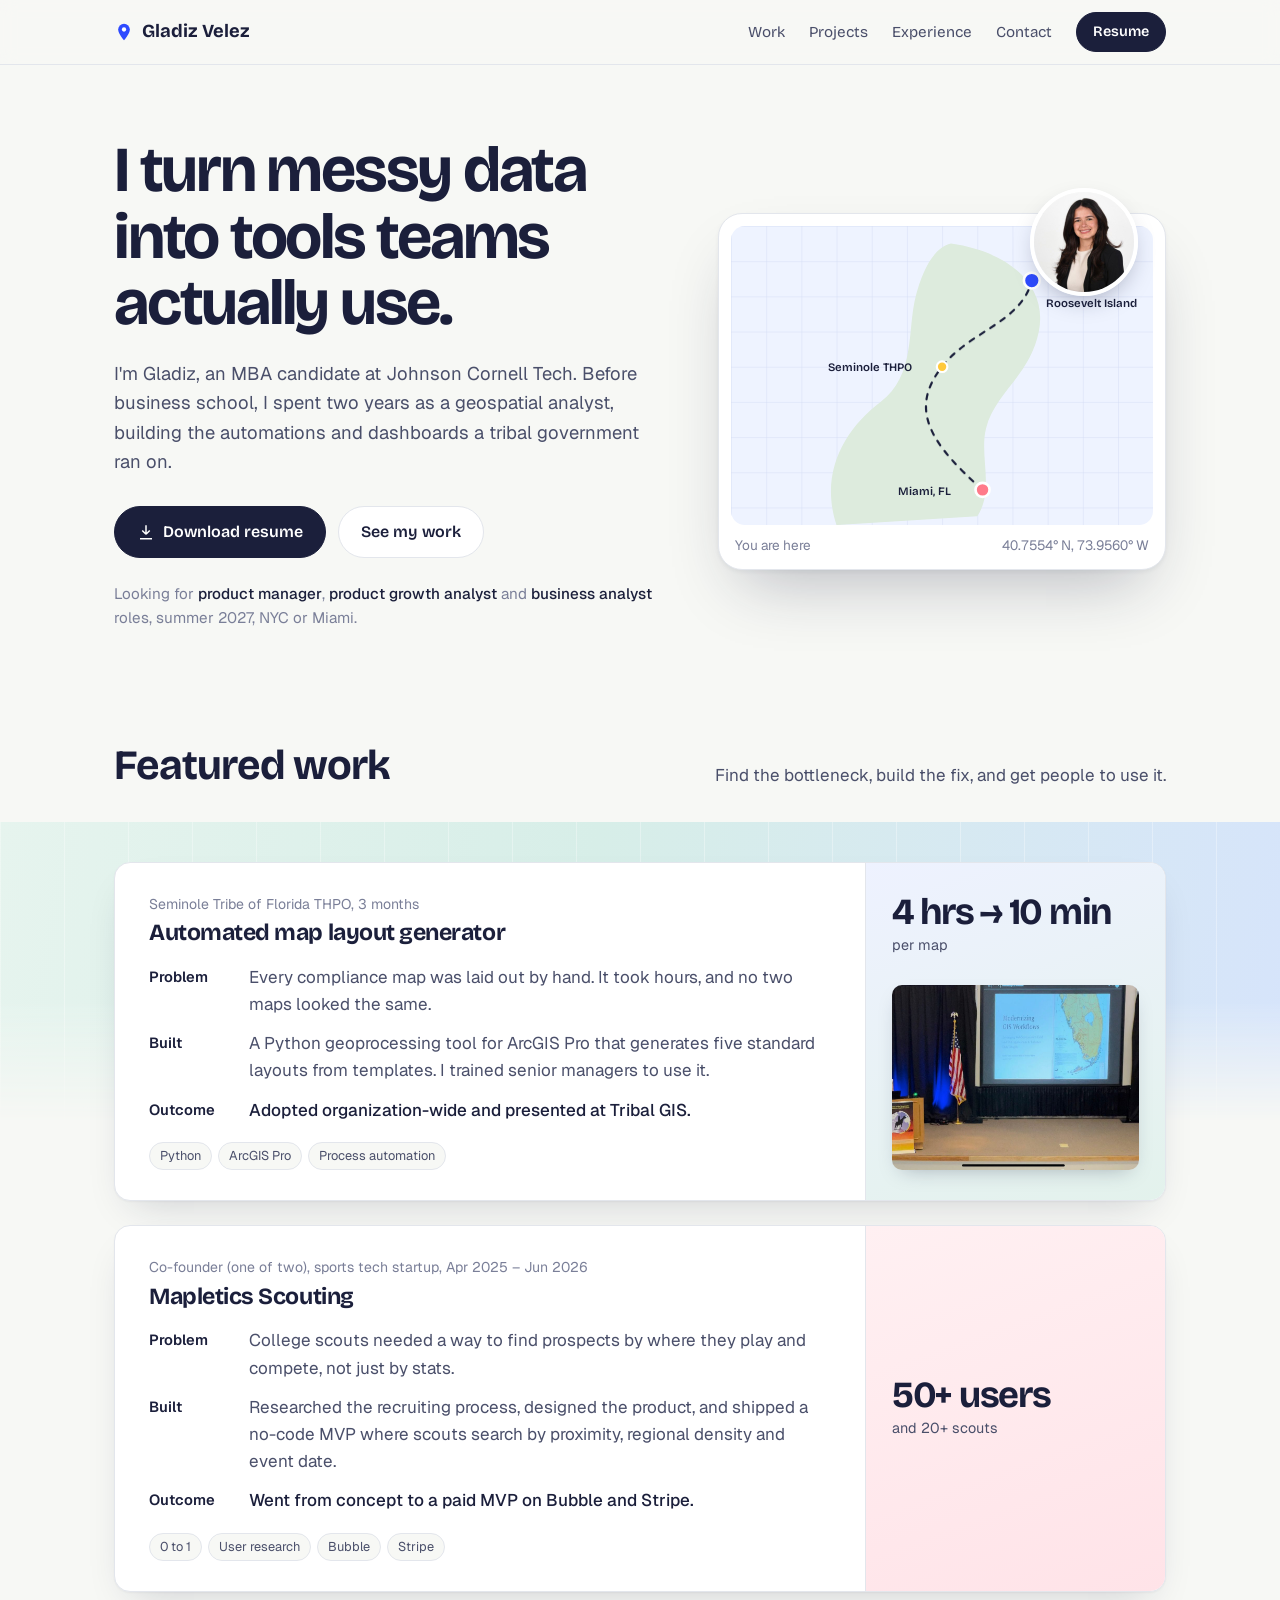
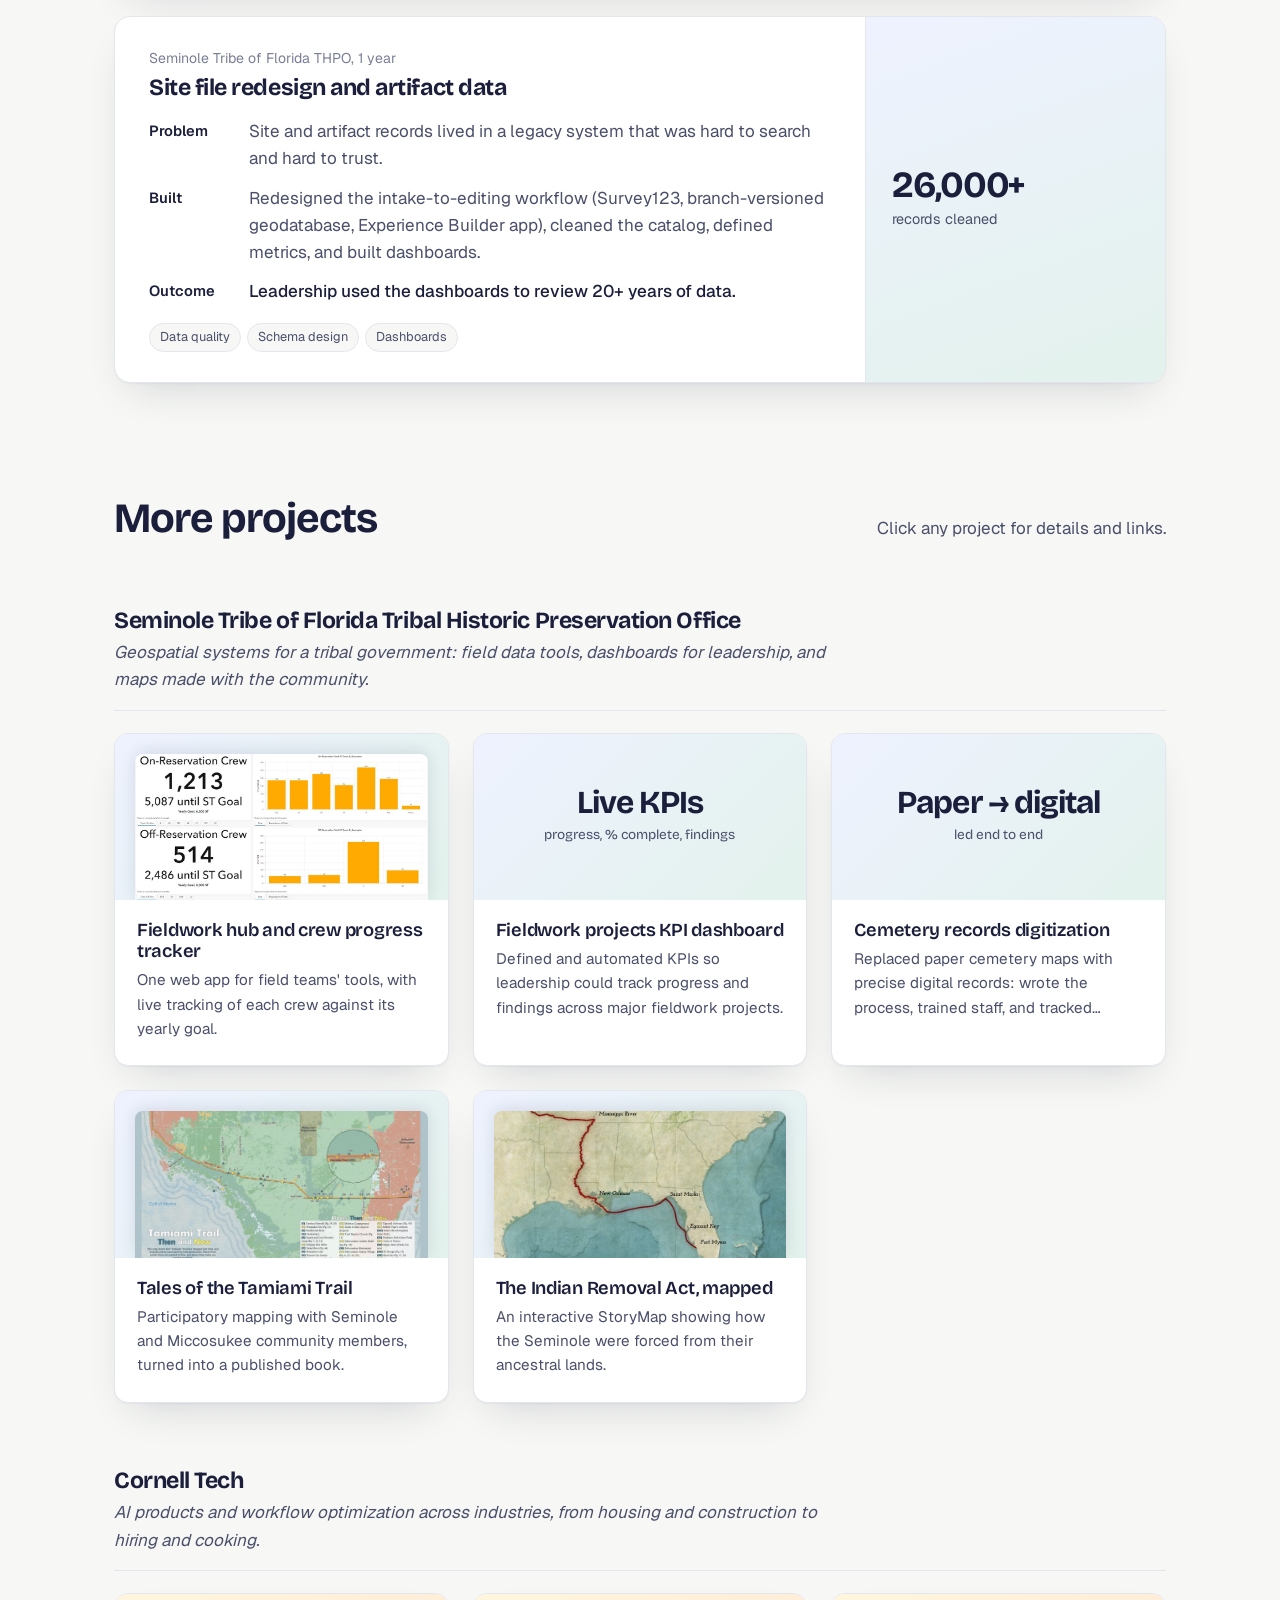
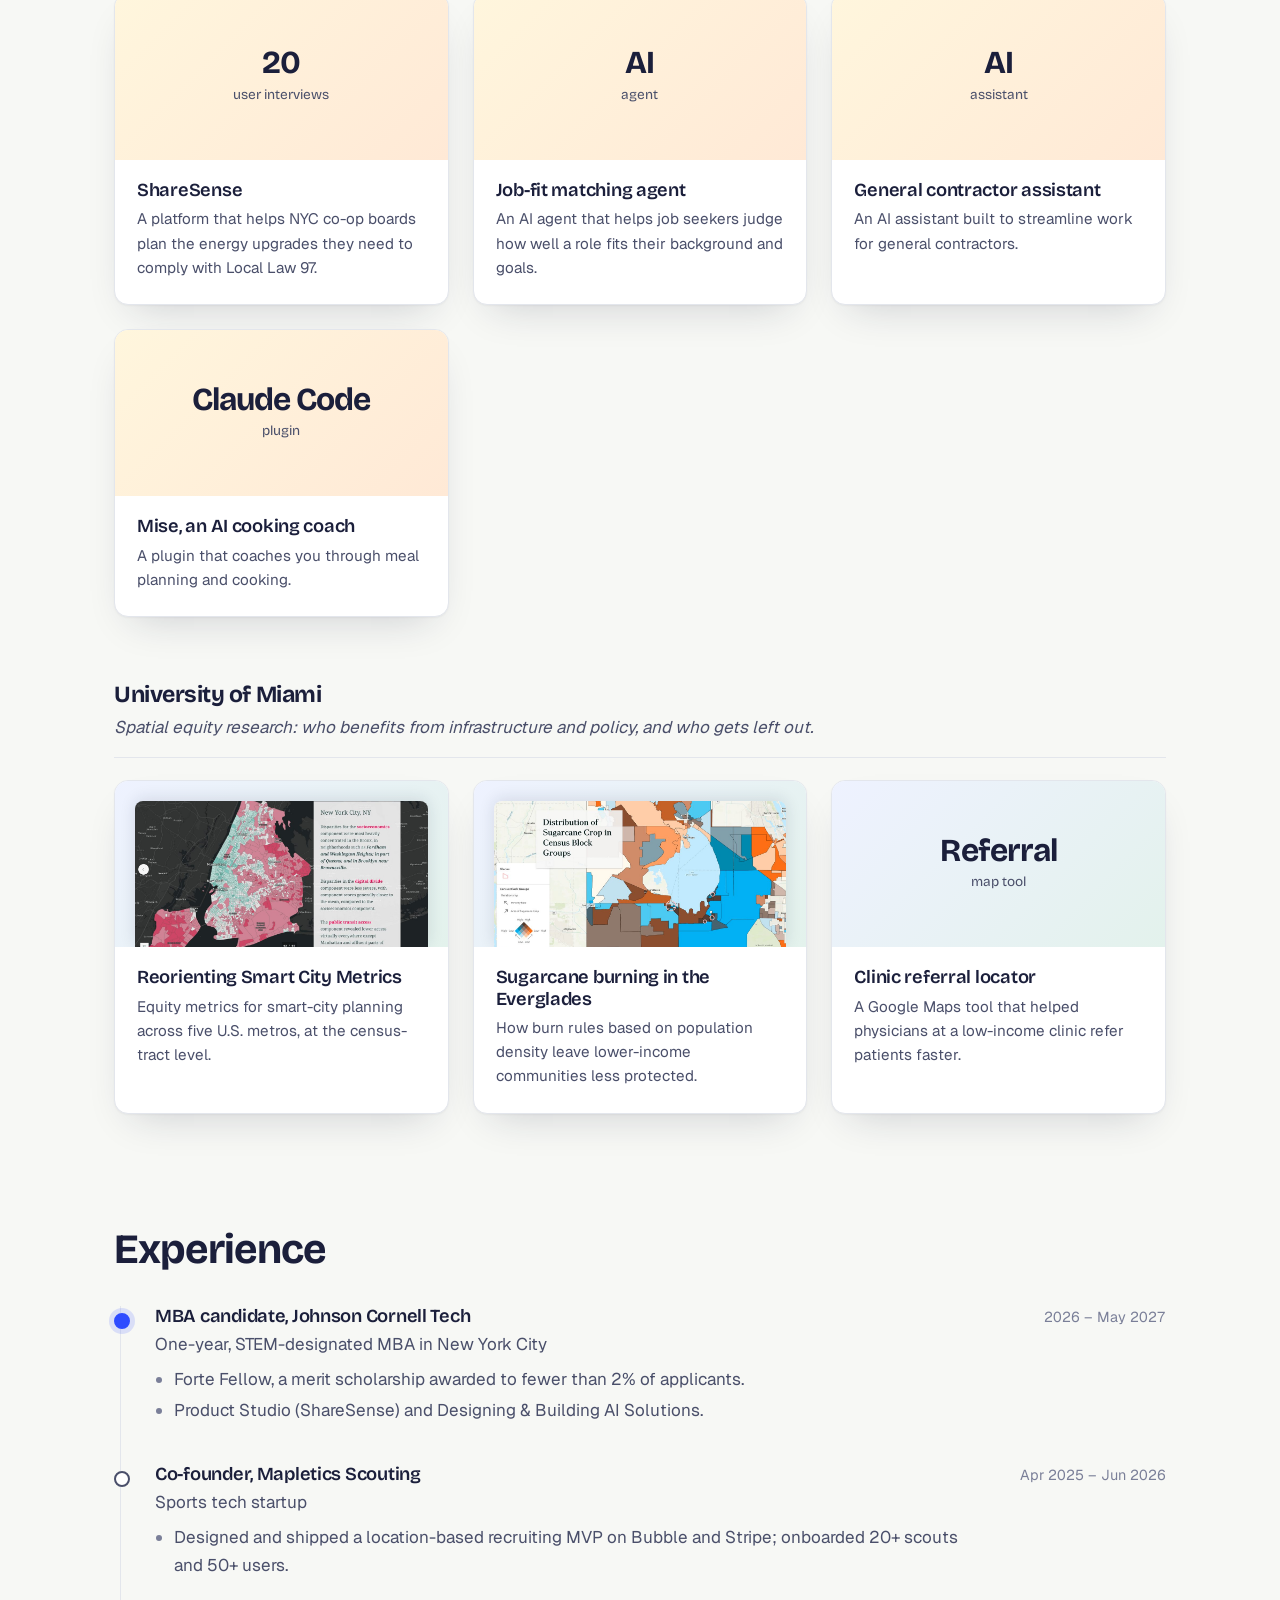
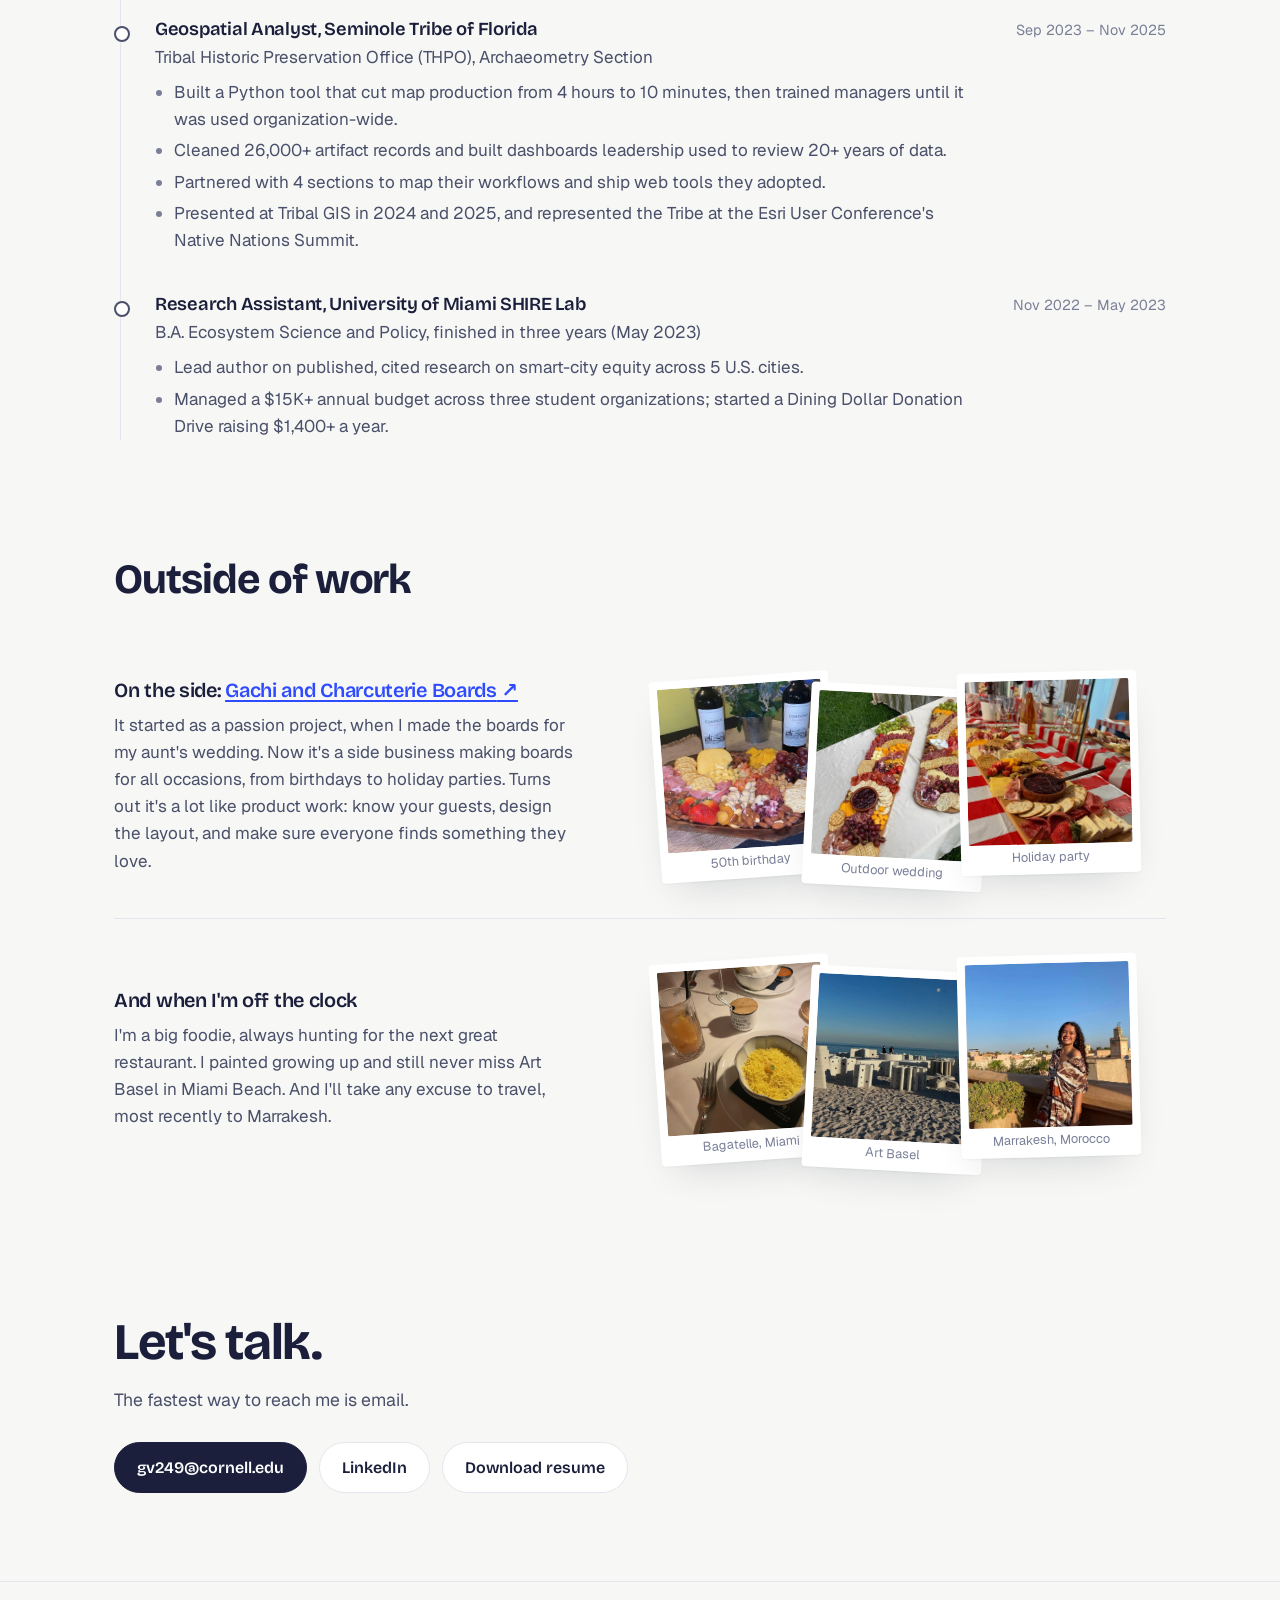
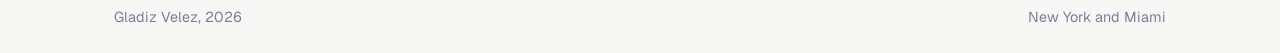
==== index.html @ 1e7df91f "Outside of work: business origin story, about-me row, food photo Co-Authored-By: Claude Opus 5.5 <no" ====
<!doctype html>
<html lang="en">
<head>
<meta charset="utf-8">
<meta name="viewport" content="width=device-width, initial-scale=1">
<title>Gladiz Velez | Product & Analytics</title>
<meta name="description" content="Gladiz Velez, Johnson Cornell Tech MBA candidate and former geospatial analyst, looking for product manager, product growth analyst and business analyst roles.">
<link rel="preconnect" href="https://fonts.googleapis.com">
<link rel="preconnect" href="https://fonts.gstatic.com" crossorigin>
<link href="https://fonts.googleapis.com/css2?family=Bricolage+Grotesque:opsz,wght@12..96,500;12..96,600;12..96,700&family=Geist:wght@400;500;600&display=swap" rel="stylesheet">
<style>
  :root{
    --paper:#F7F8F5; --card:#FFFFFF; --ink:#1B1F3B; --ink-soft:#4A4F6A; --ink-faint:#7A7F98;
    --cobalt:#2E4BFF; --marigold:#FFC93C; --gold:#D99A1A; --coral:#FF7A8A; --line:#E3E6EC;
    --display:"Bricolage Grotesque", system-ui, sans-serif;
    --body:"Geist", system-ui, sans-serif;
    --shadow:0 1px 2px rgba(27,31,59,.04), 0 18px 40px -18px rgba(27,31,59,.20);
    --shadow-lg:0 2px 4px rgba(27,31,59,.05), 0 32px 64px -24px rgba(27,31,59,.30);
    --wrap:1100px;
  }
  *{box-sizing:border-box}
  html{scroll-behavior:smooth}
  body{overflow-x:clip;margin:0;background:var(--paper);color:var(--ink);font-family:var(--body);font-size:1.0625rem;line-height:1.6;-webkit-font-smoothing:antialiased}
  img{max-width:100%;display:block}
  a{color:inherit}
  :focus-visible{outline:3px solid var(--cobalt);outline-offset:3px;border-radius:4px}
  h1,h2,h3,h4,.btn,nav{font-family:var(--display)}
  h1,h2,h3,h4{line-height:1.15;margin:0;letter-spacing:-.015em}
  h2{font-size:clamp(1.9rem,4vw,2.6rem);font-weight:700;letter-spacing:-.025em}
  p{margin:0 0 1em;max-width:68ch}
  .wrap{max-width:var(--wrap);margin:0 auto;padding:0 24px}
  section{padding:88px 0}
  .sec-head{display:flex;justify-content:space-between;align-items:end;gap:24px;flex-wrap:wrap;margin-bottom:32px}
  .sec-head p{color:var(--ink-soft);margin:0;max-width:44ch}

  a.ext{color:var(--cobalt);text-decoration:underline;text-decoration-thickness:1.5px;text-underline-offset:3px;font-weight:500}
  a.ext:hover{color:var(--ink)}
  a.ext::after{content:" ↗"}

  /* cursor: a dark-yellow dot that follows exactly, with a 3D cheese wedge trailing behind */
  html.has-cur, html.has-cur *{cursor:none !important}
  .cur-dot,.cur-cheese{position:fixed;left:0;top:0;pointer-events:none;z-index:9999;will-change:transform;opacity:0;transition:opacity .2s}
  html.has-cur.cur-in .cur-dot,html.has-cur.cur-in .cur-cheese{opacity:1}
  .cur-dot{width:10px;height:10px;margin:-5px 0 0 -5px;border-radius:50%;background:var(--gold);box-shadow:0 0 0 6px rgba(217,154,26,.2);transition:opacity .2s,width .2s,height .2s,margin .2s,box-shadow .2s}
  .cur-dot.hover{width:18px;height:18px;margin:-9px 0 0 -9px;box-shadow:0 0 0 10px rgba(217,154,26,.18)}
  .cur-cheese{width:28px;height:24px;margin:-12px 0 0 -14px;filter:drop-shadow(0 4px 4px rgba(27,31,59,.18))}

  /* nav */
  nav{position:sticky;top:0;z-index:20;background:color-mix(in srgb,var(--paper) 88%,transparent);backdrop-filter:blur(8px);border-bottom:1px solid var(--line)}
  nav .wrap{display:flex;align-items:center;justify-content:space-between;height:64px;gap:16px}
  .logo{font-weight:700;font-size:1.15rem;text-decoration:none;display:flex;align-items:center;gap:8px}
  .logo svg{width:20px;height:20px}
  .nav-links{display:flex;gap:24px;align-items:center;font-size:.95rem}
  .nav-links a{text-decoration:none;color:var(--ink-soft)}
  .nav-links a:hover{color:var(--ink)}
  .nav-links a.btn-primary{color:#fff}
  .btn{display:inline-flex;align-items:center;gap:8px;font-weight:600;font-size:1rem;padding:12px 22px;border-radius:999px;text-decoration:none;border:1px solid var(--line);background:var(--card);color:var(--ink);transition:transform .2s,box-shadow .2s,border-color .2s;cursor:pointer}
  .btn-primary{background:var(--ink);color:#fff;border-color:var(--ink)}
  .btn:hover{transform:translateY(-2px);box-shadow:var(--shadow);border-color:var(--ink)}
  .btn-sm{padding:7px 16px;font-size:.9rem}
  .btn svg{width:18px;height:18px}

  /* hero */
  .hero{padding:72px 0 56px}
  .hero .wrap{display:grid;grid-template-columns:1.1fr .9fr;gap:56px;align-items:center}
  .hero .wrap>*{min-width:0}
  .hero h1{font-size:clamp(2.4rem,5.4vw,4rem);font-weight:700;letter-spacing:-.035em;line-height:1.04}
  .hero .lede{font-size:1.15rem;margin:22px 0 30px;color:var(--ink-soft);max-width:44ch}
  .hero-ctas{display:flex;gap:12px;flex-wrap:wrap}
  .roles{margin-top:24px;font-size:.95rem;color:var(--ink-faint)}
  .roles b{color:var(--ink);font-weight:500}
  .mapcard{position:relative;background:var(--card);border:1px solid var(--line);border-radius:24px;padding:12px;box-shadow:var(--shadow-lg)}
  .mapcard svg.map{width:100%;height:auto;display:block;border-radius:14px;background:#EEF3FF}
  .route{stroke-dasharray:6 8;animation:draw 2.2s .3s ease-out both}
  @keyframes draw{from{stroke-dashoffset:600;opacity:.2}to{stroke-dashoffset:0;opacity:1}}
  .pin-label{font-family:var(--display);font-size:13px;font-weight:600;fill:var(--ink)}
  .mapfoot{display:flex;justify-content:space-between;align-items:center;font-size:.85rem;color:var(--ink-faint);padding:10px 4px 0;gap:12px;flex-wrap:wrap}
  .coords{font-variant-numeric:tabular-nums}
  .headshot{position:absolute;width:108px;height:108px;border-radius:50%;border:4px solid #fff;box-shadow:0 10px 24px -8px rgba(27,31,59,.35);object-fit:cover;right:6%;top:-26px}

  /* project cards, shared by featured and grouped projects */
  .band{position:relative;padding-top:40px}
  .band::before{content:"";position:absolute;z-index:0;top:0;left:50%;width:100vw;transform:translateX(-50%);height:300px;
    background:repeating-linear-gradient(90deg,rgba(255,255,255,.32) 0 1px,transparent 1px 64px),linear-gradient(100deg,#E6F4EE 0%,#D7EEE8 45%,#D6E4FB 100%);
    -webkit-mask:linear-gradient(#000 60%,transparent);mask:linear-gradient(#000 60%,transparent)}
  .band>*{position:relative;z-index:1}
  .cards{display:grid;grid-template-columns:repeat(3,1fr);gap:24px}
  .card{all:unset;box-sizing:border-box;cursor:pointer;display:flex;flex-direction:column;background:var(--card);border:1px solid var(--line);border-radius:14px;overflow:hidden;box-shadow:var(--shadow);transition:transform .25s,box-shadow .25s}
  .card:hover,.card:focus-visible{transform:translateY(-6px);box-shadow:var(--shadow-lg)}
  .card:focus-visible{outline:3px solid var(--cobalt);outline-offset:3px}
  .media{position:relative;aspect-ratio:16/9;overflow:hidden;background:linear-gradient(135deg,#EEF2FF,#E3F2EC);display:flex;align-items:flex-end;justify-content:center;padding:20px 20px 0}
  .media.warm{background:linear-gradient(135deg,#FFF6DD,#FFE9D6)}
  .media.rose{background:linear-gradient(135deg,#FFF0F2,#FFE3E8)}
  .media img{width:100%;height:100%;object-fit:cover;border-radius:8px 8px 0 0;box-shadow:0 -2px 16px rgba(27,31,59,.12);transition:transform .4s}
  .card:hover .media img{transform:translateY(-4px)}
  .media .fact{align-self:center;padding-bottom:20px;text-align:center;font-family:var(--display)}
  .media .fact b{display:block;font-size:2rem;font-weight:700;letter-spacing:-.03em;line-height:1.05}
  .media .fact span{font-size:.85rem;color:var(--ink-soft)}
  .card .body{padding:20px 22px 24px;display:flex;flex-direction:column;gap:6px}
  .card h3{font-size:1.15rem;font-weight:600}
  .card p{margin:0;color:var(--ink-soft);font-size:.95rem;display:-webkit-box;-webkit-line-clamp:3;-webkit-box-orient:vertical;overflow:hidden}
  .card .outcome-line{margin-top:6px;font-size:.88rem;font-weight:500;color:var(--cobalt)}
  .featured .card h3{font-size:1.3rem}
  .featured .media{aspect-ratio:16/10}

  /* featured: text-led case-study cards */
  .fcards{display:grid;gap:24px}
  .fcard{display:grid;grid-template-columns:1fr 300px;background:var(--card);border:1px solid var(--line);border-radius:16px;overflow:hidden;box-shadow:var(--shadow)}
  .f-main{padding:30px 34px}
  .f-ctx{font-size:.88rem;color:var(--ink-faint);margin-bottom:4px}
  .fcard h3{font-size:1.45rem;font-weight:700;letter-spacing:-.02em;margin-bottom:18px}
  .pbo{display:grid;gap:12px;margin:0 0 18px}
  .pbo div{display:grid;grid-template-columns:84px 1fr;gap:16px}
  .pbo dt{font-weight:600;font-size:.92rem;padding-top:1px}
  .pbo dd{margin:0;color:var(--ink-soft);max-width:60ch}
  .pbo div:last-child dd{color:var(--ink);font-weight:500}
  .f-side{display:flex;flex-direction:column;gap:18px;padding:30px 26px;background:linear-gradient(160deg,#EEF2FF,#E3F2EC);border-left:1px solid var(--line)}
  .f-side:not(:has(img)){justify-content:center}
  .f-side.rose{background:linear-gradient(160deg,#FFF0F2,#FFE3E8)}
  .f-metric b{display:block;font-family:var(--display);font-size:2.3rem;font-weight:700;letter-spacing:-.035em;line-height:1.05}
  .f-metric span{font-size:.9rem;color:var(--ink-soft)}
  .f-side img{width:100%;aspect-ratio:4/3;object-fit:cover;border-radius:10px;box-shadow:0 8px 20px -10px rgba(27,31,59,.35);margin-top:auto}

  /* grouped projects */
  .group{margin-top:64px}
  .group:first-of-type{margin-top:0}
  .group-head{margin-bottom:22px;padding-bottom:16px;border-bottom:1px solid var(--line)}
  .group-head h3{font-size:1.45rem;font-weight:700;letter-spacing:-.02em}
  .group-head .sum{font-style:italic;color:var(--ink-soft);margin:6px 0 0}
  .group .media{aspect-ratio:2/1}

  /* modal */
  dialog{border:0;border-radius:20px;padding:0;max-width:720px;width:calc(100% - 32px);background:var(--card);color:var(--ink);box-shadow:0 40px 80px -20px rgba(27,31,59,.45)}
  dialog::backdrop{background:rgba(27,31,59,.45);backdrop-filter:blur(4px)}
  dialog[open]{animation:pop .25s ease-out}
  @keyframes pop{from{transform:translateY(16px) scale(.98);opacity:0}}
  .m-imgs{display:flex;gap:8px;overflow-x:auto;scroll-snap-type:x mandatory;background:var(--paper)}
  .m-imgs img{max-height:260px;width:auto;scroll-snap-align:start;flex:0 0 auto}
  .m-imgs:empty{display:none}
  .m-body{padding:26px 30px 30px}
  .m-ctx{font-size:.9rem;color:var(--ink-faint)}
  .m-body h3{font-size:1.5rem;font-weight:700;margin:4px 0 14px}
  .m-body p{color:var(--ink-soft)}
  .m-body .outcome{background:#F1F3FF;border-left:3px solid var(--cobalt);padding:10px 14px;border-radius:0 10px 10px 0;margin:4px 0 16px;font-weight:500;color:var(--ink)}
  .tags{display:flex;flex-wrap:wrap;gap:6px;margin-top:6px}
  .tags span{font-size:.8rem;padding:3px 10px;border-radius:999px;background:var(--paper);border:1px solid var(--line);color:var(--ink-soft)}
  .m-close{position:absolute;top:12px;right:12px;width:40px;height:40px;border-radius:50%;border:1px solid var(--line);background:#fff;box-shadow:var(--shadow);font-size:1.3rem;cursor:pointer;line-height:1;color:var(--ink)}

  /* experience */
  .timeline{margin-left:6px;padding-left:34px;border-left:1px solid var(--line)}
  .job{position:relative;padding-bottom:36px}
  .job:last-child{padding-bottom:0}
  .job::before{content:"";position:absolute;left:-41px;top:7px;width:12px;height:12px;border-radius:50%;background:var(--card);border:2px solid var(--ink-soft)}
  .job.now::before{background:var(--cobalt);border-color:var(--cobalt);box-shadow:0 0 0 5px rgba(46,75,255,.15)}
  .job-top{display:flex;justify-content:space-between;gap:16px;flex-wrap:wrap;align-items:baseline}
  .job .when{font-size:.9rem;color:var(--ink-faint);font-variant-numeric:tabular-nums}
  .job h3{font-size:1.15rem;font-weight:600}
  .job .org{color:var(--ink-soft);margin:2px 0 8px}
  .job ul{margin:0;padding-left:1.1em;max-width:74ch;color:var(--ink-soft)}
  .job li{margin-bottom:4px}
  .job li::marker{color:var(--ink-faint)}

  /* hobbies: two compact rows, each with copy and a tight stack of tilted polaroids */
  .hob{display:grid;grid-template-columns:1fr 1.15fr;gap:48px;align-items:center;padding:28px 0}
  .hob+.hob{border-top:1px solid var(--line)}
  .hob>*{min-width:0}
  .hob-copy h3{font-size:1.25rem;font-weight:600;margin-bottom:10px}
  .hob-copy h3 a.ext{font-size:inherit;font-weight:600}
  .hob-copy p{color:var(--ink-soft);margin:0}
  .polas{display:flex;justify-content:center;padding:12px 0}
  .pola{margin:0 -14px;width:180px;flex:0 0 auto;background:#fff;padding:8px 8px 30px;border-radius:4px;box-shadow:var(--shadow);position:relative;transition:transform .25s,box-shadow .25s}
  .pola:nth-child(odd){transform:rotate(-4deg)}
  .pola:nth-child(even){transform:rotate(3deg) translateY(10px)}
  .pola:nth-child(3n){transform:rotate(-1.5deg) translateY(-4px)}
  .pola:hover{transform:rotate(0) translateY(-8px) scale(1.04);box-shadow:var(--shadow-lg);z-index:2}
  .pola img{aspect-ratio:1;object-fit:cover;width:100%;border-radius:2px}
  .pola figcaption{position:absolute;left:0;right:0;bottom:7px;text-align:center;font-size:.8rem;color:var(--ink-faint)}

  /* connect */
  .connect h2{font-size:clamp(2rem,5vw,3.2rem)}
  .connect .row{display:flex;flex-wrap:wrap;gap:12px;margin-top:28px}
  footer{border-top:1px solid var(--line);padding:24px 0;font-size:.9rem;color:var(--ink-faint)}
  footer .wrap{display:flex;justify-content:space-between;flex-wrap:wrap;gap:12px}

  @media (max-width:900px){
    .hero .wrap{grid-template-columns:1fr}
    .cards{grid-template-columns:repeat(2,1fr)}
    .fcard{grid-template-columns:1fr}
    .f-side{border-left:0;border-top:1px solid var(--line);flex-direction:row;align-items:center;justify-content:space-between}
    .f-side img{width:160px;margin-top:0}
    .hob{grid-template-columns:1fr;gap:20px}
    .nav-links a:not(.btn){display:none}
  }
  @media (max-width:600px){
    .wrap{padding:0 16px}
    section{padding:64px 0}
    .cards{grid-template-columns:1fr}
    .pola{width:128px;margin:0 -10px}
    .headshot{width:84px;height:84px;top:-20px}
    .f-main{padding:24px 22px}
    .pbo div{grid-template-columns:1fr;gap:2px}
    .f-side{padding:20px 22px}
    .f-side img{width:120px}
  }
  @media (prefers-reduced-motion:reduce){
    *,*::before,*::after{animation:none!important;transition:none!important}
    html{scroll-behavior:auto}
  }
</style>
</head>
<body>

<nav aria-label="Main">
  <div class="wrap">
    <a href="#top" class="logo">
      <svg viewBox="0 0 24 24" aria-hidden="true"><path d="M12 2a7 7 0 0 0-7 7c0 5 7 13 7 13s7-8 7-13a7 7 0 0 0-7-7z" fill="#2E4BFF"/><circle cx="12" cy="9" r="2.6" fill="#fff"/></svg>
      Gladiz Velez
    </a>
    <div class="nav-links">
      <a href="#work">Work</a>
      <a href="#projects">Projects</a>
      <a href="#experience">Experience</a>
      <a href="#connect">Contact</a>
      <a class="btn btn-sm btn-primary" href="assets/Gladiz_Velez_Resume.pdf" download>Resume</a>
    </div>
  </div>
</nav>

<main id="top">
<header class="hero">
  <div class="wrap">
    <div>
      <h1>I turn messy data into tools teams actually use.</h1>
      <p class="lede">I'm Gladiz, an MBA candidate at Johnson Cornell Tech. Before business school, I spent two years as a geospatial analyst, building the automations and dashboards a tribal government ran on.</p>
      <div class="hero-ctas">
        <a class="btn btn-primary" href="assets/Gladiz_Velez_Resume.pdf" download>
          <svg viewBox="0 0 24 24" fill="none" stroke="currentColor" stroke-width="2" aria-hidden="true"><path d="M12 3v12m0 0l-5-5m5 5l5-5M4 21h16"/></svg>
          Download resume
        </a>
        <a class="btn" href="#work">See my work</a>
      </div>
      <p class="roles">Looking for <b>product manager</b>, <b>product growth analyst</b> and <b>business analyst</b> roles, summer 2027, NYC or Miami.</p>
    </div>
    <div class="mapcard" id="mapcard">
      <svg class="map" viewBox="0 0 480 340" role="img" aria-label="A route map from Miami, Florida to Roosevelt Island, New York">
        <defs><pattern id="graticule" width="40" height="40" patternUnits="userSpaceOnUse"><path d="M40 0H0V40" fill="none" stroke="#D3DCF5" stroke-width="1"/></pattern></defs>
        <rect width="480" height="340" fill="url(#graticule)"/>
        <path d="M250 20 C320 30 360 70 350 120 C340 170 300 190 290 230 C282 262 300 300 280 330 L120 340 C100 280 130 230 170 200 C210 170 200 120 210 80 C218 50 230 25 250 20Z" fill="#DDEBDD"/>
        <path class="route" d="M286 300 C230 250 200 210 240 160 C270 120 330 110 342 62" fill="none" stroke="#1B1F3B" stroke-width="2.5" stroke-linecap="round"/>
        <g><circle cx="286" cy="300" r="8" fill="#FF7A8A" stroke="#fff" stroke-width="3"/><text class="pin-label" x="190" y="306">Miami, FL</text></g>
        <g><circle cx="240" cy="160" r="6" fill="#FFC93C" stroke="#fff" stroke-width="2.5"/><text class="pin-label" x="110" y="165">Seminole THPO</text></g>
        <g><circle cx="342" cy="62" r="9" fill="#2E4BFF" stroke="#fff" stroke-width="3"/><text class="pin-label" x="358" y="92">Roosevelt Island</text></g>
      </svg>
      <img class="headshot" src="assets/headshot.jpg" alt="Portrait of Gladiz Velez">
      <div class="mapfoot"><span>You are here</span><span class="coords" id="coords">40.7554° N, 73.9560° W</span></div>
    </div>
  </div>
</header>

<!-- FEATURED -->
<section id="work" style="padding-top:40px">
  <div class="wrap">
    <div class="sec-head">
      <h2>Featured work</h2>
      <p>Find the bottleneck, build the fix, and get people to use it.</p>
    </div>
    <div class="band"><div class="fcards" id="featured"></div></div>
  </div>
</section>

<!-- ALL PROJECTS, GROUPED -->
<section id="projects" style="padding-top:24px">
  <div class="wrap">
    <div class="sec-head"><h2>More projects</h2><p>Click any project for details and links.</p></div>

    <div class="group">
      <div class="group-head">
        <h3>Seminole Tribe of Florida Tribal Historic Preservation Office</h3>
        <p class="sum">Geospatial systems for a tribal government: field data tools, dashboards for leadership, and maps made with the community.</p>
      </div>
      <div class="cards" data-list="work"></div>
    </div>

    <div class="group">
      <div class="group-head">
        <h3>Cornell Tech</h3>
        <p class="sum">AI products and workflow optimization across industries, from housing and construction to hiring and cooking.</p>
      </div>
      <div class="cards" data-list="cornell"></div>
    </div>

    <div class="group">
      <div class="group-head">
        <h3>University of Miami</h3>
        <p class="sum">Spatial equity research: who benefits from infrastructure and policy, and who gets left out.</p>
      </div>
      <div class="cards" data-list="miami"></div>
    </div>
  </div>
</section>

<!-- EXPERIENCE -->
<section id="experience" style="padding-top:24px">
  <div class="wrap">
    <div class="sec-head"><h2>Experience</h2></div>
    <div class="timeline">
      <article class="job now">
        <div class="job-top"><h3>MBA candidate, Johnson Cornell Tech</h3><span class="when">2026 – May 2027</span></div>
        <div class="org">One-year, STEM-designated MBA in New York City</div>
        <ul>
          <li>Forte Fellow, a merit scholarship awarded to fewer than 2% of applicants.</li>
          <li>Product Studio (ShareSense) and Designing &amp; Building AI Solutions.</li>
        </ul>
      </article>
      <article class="job">
        <div class="job-top"><h3>Co-founder, Mapletics Scouting</h3><span class="when">Apr 2025 – Jun 2026</span></div>
        <div class="org">Sports tech startup</div>
        <ul>
          <li>Designed and shipped a location-based recruiting MVP on Bubble and Stripe; onboarded 20+ scouts and 50+ users.</li>
        </ul>
      </article>
      <article class="job">
        <div class="job-top"><h3>Geospatial Analyst, Seminole Tribe of Florida</h3><span class="when">Sep 2023 – Nov 2025</span></div>
        <div class="org">Tribal Historic Preservation Office (THPO), Archaeometry Section</div>
        <ul>
          <li>Built a Python tool that cut map production from 4 hours to 10 minutes, then trained managers until it was used organization-wide.</li>
          <li>Cleaned 26,000+ artifact records and built dashboards leadership used to review 20+ years of data.</li>
          <li>Partnered with 4 sections to map their workflows and ship web tools they adopted.</li>
          <li>Presented at Tribal GIS in 2024 and 2025, and represented the Tribe at the Esri User Conference's Native Nations Summit.</li>
        </ul>
      </article>
      <article class="job">
        <div class="job-top"><h3>Research Assistant, University of Miami SHIRE Lab</h3><span class="when">Nov 2022 – May 2023</span></div>
        <div class="org">B.A. Ecosystem Science and Policy, finished in three years (May 2023)</div>
        <ul>
          <li>Lead author on published, cited research on smart-city equity across 5 U.S. cities.</li>
          <li>Managed a $15K+ annual budget across three student organizations; started a Dining Dollar Donation Drive raising $1,400+ a year.</li>
        </ul>
      </article>
    </div>
  </div>
</section>

<!-- HOBBIES -->
<section id="hobbies" style="padding-top:24px">
  <div class="wrap">
    <div class="sec-head"><h2>Outside of work</h2></div>

    <div class="hob">
      <div class="hob-copy">
        <h3>On the side: <a class="ext" href="https://www.instagram.com/gachiandcharcuterieboards" target="_blank" rel="noopener">Gachi and Charcuterie Boards</a></h3>
        <p>It started as a passion project, when I made the boards for my aunt's wedding. Now it's a side business making boards for all occasions, from birthdays to holiday parties. Turns out it's a lot like product work: know your guests, design the layout, and make sure everyone finds something they love.</p>
      </div>
      <div class="polas">
        <figure class="pola"><img src="assets/hobbies/board-1.jpg" alt="Charcuterie board for a 50th birthday party" loading="lazy"><figcaption>50th birthday</figcaption></figure>
        <figure class="pola"><img src="assets/hobbies/board-3.jpg" alt="Two long charcuterie boards at an outdoor wedding" loading="lazy"><figcaption>Outdoor wedding</figcaption></figure>
        <figure class="pola"><img src="assets/hobbies/board-2.jpg" alt="Long holiday grazing board on a red-striped table" loading="lazy"><figcaption>Holiday party</figcaption></figure>
      </div>
    </div>

    <div class="hob">
      <div class="hob-copy">
        <h3>And when I'm off the clock</h3>
        <p>I'm a big foodie, always hunting for the next great restaurant. I painted growing up and still never miss Art Basel in Miami Beach. And I'll take any excuse to travel, most recently to Marrakesh.</p>
      </div>
      <div class="polas">
        <figure class="pola"><img src="assets/hobbies/food.jpg" alt="Dinner at Bagatelle in Miami" loading="lazy"><figcaption>Bagatelle, Miami</figcaption></figure>
        <figure class="pola"><img src="assets/hobbies/art-basel.jpg" alt="Sculptural installation on the beach during Art Basel Miami Beach" loading="lazy"><figcaption>Art Basel</figcaption></figure>
        <figure class="pola"><img src="assets/hobbies/morocco.jpg" alt="Gladiz on a rooftop terrace in Marrakesh" loading="lazy" style="object-position:60% 40%"><figcaption>Marrakesh, Morocco</figcaption></figure>
      </div>
    </div>
  </div>
</section>

<!-- CONNECT -->
<section id="connect" class="connect" style="padding-top:24px">
  <div class="wrap">
    <h2>Let's talk.</h2>
    <p style="margin-top:14px;font-size:1.1rem;color:var(--ink-soft)">The fastest way to reach me is email.</p>
    <div class="row">
      <a class="btn btn-primary" href="mailto:gv249@cornell.edu">gv249@cornell.edu</a>
      <a class="btn" href="https://www.linkedin.com/in/gladizvelez" target="_blank" rel="noopener">LinkedIn</a>
      <a class="btn" href="assets/Gladiz_Velez_Resume.pdf" download>Download resume</a>
    </div>
  </div>
</section>
</main>

<footer><div class="wrap"><span>Gladiz Velez, 2026</span><span>New York and Miami</span></div></footer>

<dialog id="modal" aria-labelledby="m-title">
  <button class="m-close" id="m-close" aria-label="Close">×</button>
  <div class="m-imgs" id="m-imgs"></div>
  <div class="m-body">
    <div class="m-ctx" id="m-ctx"></div>
    <h3 id="m-title"></h3>
    <div id="m-text"></div>
    <div class="tags" id="m-tags"></div>
  </div>
</dialog>

<script>
// All project content lives here. img: files in assets/. fact: shown instead of an image.
const L={
  paper:"https://scholarship.miami.edu/esploro/outputs/report/Reorienting-Smart-City-Metrics-to-Emphasize/991031752320702976",
  book:"https://www.stofthpo.com/tales-of-the-tamiami-trail/",
  removal:"https://storymaps.arcgis.com/stories/29d331e23dcf44a6a482908034cc7547",
  sugar:"https://storymaps.arcgis.com/stories/04db912f506147adb796338f44cd80db"
};
const link=(u,t)=>`<p><a class="ext" href="${u}" target="_blank" rel="noopener">${t}</a></p>`;
const P={
  featured:[
    {title:"Automated map layout generator", ctx:"Seminole Tribe of Florida THPO, 3 months", imgs:["tribal-gis-2024.jpg"],
     metric:"4 hrs → 10 min", metricLabel:"per map",
     problem:"Every compliance map was laid out by hand. It took hours, and no two maps looked the same.",
     built:"A Python geoprocessing tool for ArcGIS Pro that generates five standard layouts from templates. I trained senior managers to use it.",
     outcome:"Adopted organization-wide and presented at Tribal GIS.",
     tags:["Python","ArcGIS Pro","Process automation"]},
    {title:"Mapletics Scouting", ctx:"Co-founder (one of two), sports tech startup, Apr 2025 – Jun 2026", tone:"rose",
     metric:"50+ users", metricLabel:"and 20+ scouts",
     problem:"College scouts needed a way to find prospects by where they play and compete, not just by stats.",
     built:"Researched the recruiting process, designed the product, and shipped a no-code MVP where scouts search by proximity, regional density and event date.",
     outcome:"Went from concept to a paid MVP on Bubble and Stripe.",
     tags:["0 to 1","User research","Bubble","Stripe"]},
    {title:"Site file redesign and artifact data", ctx:"Seminole Tribe of Florida THPO, 1 year",
     metric:"26,000+", metricLabel:"records cleaned",
     problem:"Site and artifact records lived in a legacy system that was hard to search and hard to trust.",
     built:"Redesigned the intake-to-editing workflow (Survey123, branch-versioned geodatabase, Experience Builder app), cleaned the catalog, defined metrics, and built dashboards.",
     outcome:"Leadership used the dashboards to review 20+ years of data.",
     tags:["Data quality","Schema design","Dashboards"]}
  ],
  work:[
    {title:"Fieldwork hub and crew progress tracker", ctx:"3 months", imgs:["shovel-test-dashboard.jpg"],
     short:"One web app for field teams' tools, with live tracking of each crew against its yearly goal.",
     body:"<p>Field staff needed one place to reach their GIS tools, and managers needed to see progress without waiting for reports. I built a central Experience Builder app combining dashboards, maps and resource links. The progress tracker uses SQL to categorize each crew's excavation tests and calculated fields to show how far they are from their yearly goals.</p>",
     tags:["Experience Builder","SQL query layers","Arcade","KPI tracking"]},
    {title:"Fieldwork projects KPI dashboard", ctx:"2 months", fact:["Live KPIs","progress, % complete, findings"],
     short:"Defined and automated KPIs so leadership could track progress and findings across major fieldwork projects.",
     body:"<p>Leadership had no single view of how major fieldwork projects were going. I defined the KPIs that mattered (progress, percent complete and status of findings) and wrote Arcade expressions that calculate them automatically, so the dashboard stays current without manual updates. It supports departmental permitting and inter-agency projects.</p>",
     tags:["ArcGIS Dashboards","Arcade","Stakeholder reporting"]},
    {title:"Cemetery records digitization", ctx:"Project lead, end to end", fact:["Paper → digital","led end to end"],
     short:"Replaced paper cemetery maps with precise digital records: wrote the process, trained staff, and tracked progress.",
     body:"<p>The cemetery's records lived on old paper maps. I led the project to turn them into accurate digital records: I wrote a standard step-by-step process for collecting each plot's location with high-precision GPS, trained managers and staff to follow it, lined the historic maps up with the new data, and built dashboards so everyone could see progress.</p>",
     tags:["Project management","Process design","Training","Digitization"]},
    {title:"Tales of the Tamiami Trail", ctx:"Published book · Editor and map author", imgs:["tamiami-trail-map.jpg","participatory-mapping.jpg"],
     short:"Participatory mapping with Seminole and Miccosukee community members, turned into a published book.",
     body:"<p>I helped run interviews and participatory mapping sessions where community members marked places that mattered to them, then digitized those sessions into the book's final map (ArcGIS Pro and Illustrator). I also contributed to editing and layout.</p>"+link(L.book,"About the book"),
     tags:["User interviews","Participatory mapping","Cartography"]},
    {title:"The Indian Removal Act, mapped", ctx:"ArcGIS StoryMap · Author", imgs:["removal-trail.jpg","storymap-removed.jpg","storymap-spanish-florida.jpg"],
     short:"An interactive StoryMap showing how the Seminole were forced from their ancestral lands.",
     body:"<p>I designed the narrative and the maps, combining historical maps, policy context and migration routes, and verified their accuracy with historians and Tribal members.</p>"+link(L.removal,"View the StoryMap"),
     tags:["Storytelling","Information design","StoryMaps"]}
  ],
  cornell:[
    {title:"ShareSense", ctx:"Product Studio", fact:["20","user interviews"], tone:"warm",
     short:"A platform that helps NYC co-op boards plan the energy upgrades they need to comply with Local Law 97.",
     body:"<p>Under Local Law 97, New York City's building emissions law, co-op buildings need energy upgrades to stay compliant. ShareSense helps co-op boards plan which upgrades to make and when. Our team ran 20 user interviews to shape the product.</p>",
     tags:["Climate tech","Proptech","User research"]},
    {title:"Job-fit matching agent", ctx:"Designing & Building AI Solutions", fact:["AI","agent"], tone:"warm",
     short:"An AI agent that helps job seekers judge how well a role fits their background and goals.",
     body:"<p>An AI agent that compares a job seeker's background and goals with a role and explains how well they match.</p>",
     tags:["AI agents","Hiring"]},
    {title:"General contractor assistant", ctx:"Designing & Building AI Solutions", fact:["AI","assistant"], tone:"warm",
     short:"An AI assistant built to streamline work for general contractors.",
     body:"<p>An AI assistant built for general contractors.</p>",
     tags:["AI","Construction"]},
    {title:"Mise, an AI cooking coach", ctx:"Course project", fact:["Claude Code","plugin"], tone:"warm",
     short:"A plugin that coaches you through meal planning and cooking.",
     body:"<p>A Claude Code plugin that acts as a cooking coach, helping with meal planning and cooking.</p>",
     tags:["AI","Plugin"]}
  ],
  miami:[
    {title:"Reorienting Smart City Metrics", ctx:"Published and cited · Lead author", imgs:["smart-city-nyc.jpg"],
     short:"Equity metrics for smart-city planning across five U.S. metros, at the census-tract level.",
     body:"<p>Using socioeconomic, transit and digital-divide data for San Jose, New York, Miami, Seattle and Denver, we built a PCA-based disparity index and mapped it to show which communities were least likely to benefit from current smart-city investment. Supported by the College of Arts &amp; Sciences Summer Research Program.</p>"+link(L.paper,"Read the paper"),
     tags:["PCA","SPSS","ArcGIS Pro","Published research"]},
    {title:"Sugarcane burning in the Everglades", ctx:"Undergraduate capstone", imgs:["sugarcane-map.jpg"],
     short:"How burn rules based on population density leave lower-income communities less protected.",
     body:"<p>An equity-based analysis of pre-harvest burning policy in Florida's Everglades Agricultural Area. Modeling exposure buffers around schools and hospitals showed lower-income, predominantly minority communities face much higher risk.</p>"+link(L.sugar,"View the StoryMap"),
     tags:["Spatial analysis","Policy","StoryMaps"]},
    {title:"Clinic referral locator", ctx:"SHIRE Lab", fact:["Referral","map tool"],
     short:"A Google Maps tool that helped physicians at a low-income clinic refer patients faster.",
     body:"<p>I evaluated and categorized local health resources and built a Google Maps locator so physicians at a low-income clinic in Homestead, FL could find the right referral quickly.</p>",
     tags:["Healthcare","Google Maps"]}
  ]
};

const fbox=document.getElementById('featured');
P.featured.forEach(p=>{
  const side=p.imgs?`<img src="assets/${p.imgs[0]}" alt="" loading="lazy">`:'';
  fbox.insertAdjacentHTML('beforeend',`<article class="fcard">
    <div class="f-main">
      <div class="f-ctx">${p.ctx}</div>
      <h3>${p.title}</h3>
      <dl class="pbo">
        <div><dt>Problem</dt><dd>${p.problem}</dd></div>
        <div><dt>Built</dt><dd>${p.built}</dd></div>
        <div><dt>Outcome</dt><dd>${p.outcome}</dd></div>
      </dl>
      <div class="tags">${p.tags.map(t=>`<span>${t}</span>`).join('')}</div>
    </div>
    <div class="f-side ${p.tone||''}">
      <div class="f-metric"><b>${p.metric}</b><span>${p.metricLabel}</span></div>
      ${side}
    </div>
  </article>`);
});
const ALL=[];
document.querySelectorAll('[data-list]').forEach(box=>{
  P[box.dataset.list].forEach(p=>{
    const i=ALL.push(p)-1;
    const media=p.imgs?`<div class="media"><img src="assets/${p.imgs[0]}" alt="" loading="lazy"></div>`
      :`<div class="media ${p.tone||''}"><div class="fact"><b>${p.fact[0]}</b><span>${p.fact[1]}</span></div></div>`;
    const b=document.createElement('button');
    b.className='card'; b.setAttribute('aria-label',p.title+', open details');
    b.innerHTML=`${media}<div class="body"><h3>${p.title}</h3><p>${p.short}</p>${p.out?`<span class="outcome-line">${p.out}</span>`:''}</div>`;
    b.addEventListener('click',()=>openModal(i));
    box.appendChild(b);
  });
});

const modal=document.getElementById('modal');
function openModal(i){
  const p=ALL[i];
  document.getElementById('m-imgs').innerHTML=(p.imgs||[]).map(s=>`<img src="assets/${s}" alt="${p.title}">`).join('');
  document.getElementById('m-ctx').textContent=p.ctx||'';
  document.getElementById('m-title').textContent=p.title;
  document.getElementById('m-text').innerHTML=p.body;
  document.getElementById('m-tags').innerHTML=(p.tags||[]).map(t=>`<span>${t}</span>`).join('');
  modal.showModal(); window.__curOff&&window.__curOff();
}
document.getElementById('m-close').onclick=()=>modal.close();
modal.addEventListener('click',e=>{ if(e.target===modal) modal.close(); });
modal.addEventListener('close',()=>window.__curOn&&window.__curOn());

// Hero: moving over the map turns the cursor position into coordinates between Miami and NYC
const mc=document.getElementById('mapcard'), coords=document.getElementById('coords');
const fmt=(lat,lon)=>`${lat.toFixed(4)}° N, ${Math.abs(lon).toFixed(4)}° W`;
mc.addEventListener('mousemove',e=>{const r=mc.getBoundingClientRect(),x=(e.clientX-r.left)/r.width,y=(e.clientY-r.top)/r.height;coords.textContent=fmt(25.76+(1-y)*15.0,-80.19+x*6.23);});
mc.addEventListener('mouseleave',()=>coords.textContent=fmt(40.7554,-73.9560));

// Custom cursor: dot follows exactly; the 3D cheese trails behind and tilts with speed
(function(){
  if(!matchMedia('(hover:hover) and (pointer:fine)').matches) return;
  const still=matchMedia('(prefers-reduced-motion: reduce)').matches, root=document.documentElement;
  document.body.insertAdjacentHTML('beforeend',`<svg class="cur-cheese" viewBox="0 0 40 34" aria-hidden="true">
  <defs><linearGradient id="ch-top" x1="0" y1="0" x2="1" y2="1"><stop offset="0" stop-color="#FFE48A"/><stop offset="1" stop-color="#FFD25A"/></linearGradient>
  <linearGradient id="ch-front" x1="0" y1="0" x2="0" y2="1"><stop offset="0" stop-color="#FFC93C"/><stop offset="1" stop-color="#F2A91F"/></linearGradient></defs>
  <path d="M30 5 L37 12 L37 21 L30 14 Z" fill="#E08E14"/><path d="M3 21 L37 12 L37 21 L3 29 Z" fill="url(#ch-front)"/><path d="M3 21 L30 5 L37 12 Z" fill="url(#ch-top)"/>
  <ellipse cx="22" cy="12" rx="2.6" ry="1.4" fill="#EDB437"/><ellipse cx="28.5" cy="12.3" rx="1.6" ry=".9" fill="#EDB437"/><ellipse cx="15" cy="17" rx="1.5" ry=".8" fill="#EDB437"/>
  <path d="M12 23.6 a2.2 2.2 0 0 1 4.4 -1 L16.4 25.5 a2.2 2.2 0 0 1 -4.4 .9Z" fill="#D9921A"/><circle cx="27" cy="18.6" r="1.7" fill="#D9921A"/><circle cx="21" cy="22.4" r="1.1" fill="#D9921A"/>
  <path d="M3 21 L37 12" stroke="#FFF3C4" stroke-width=".8" stroke-linecap="round"/></svg><div class="cur-dot" aria-hidden="true"></div>`);
  const dot=document.querySelector('.cur-dot'), ch=document.querySelector('.cur-cheese');
  root.classList.add('has-cur');
  window.__curOff=()=>root.classList.remove('has-cur'); window.__curOn=()=>root.classList.add('has-cur');
  let mx=-100,my=-100,cx=-100,cy=-100,rot=0;
  addEventListener('mousemove',e=>{mx=e.clientX;my=e.clientY;root.classList.add('cur-in');dot.style.transform=`translate(${mx}px,${my}px)`;dot.classList.toggle('hover',!!e.target.closest('a,button'));});
  document.addEventListener('mouseleave',()=>root.classList.remove('cur-in'));
  (function loop(){const k=still?1:.14,tx=mx+18,ty=my+20,vx=tx-cx;cx+=vx*k;cy+=(ty-cy)*k;rot+=((still?0:Math.max(-25,Math.min(25,vx*.6)))-rot)*.15;ch.style.transform=`translate(${cx}px,${cy}px) rotate(${rot}deg)`;requestAnimationFrame(loop);})();
})();
</script>
</body>
</html>
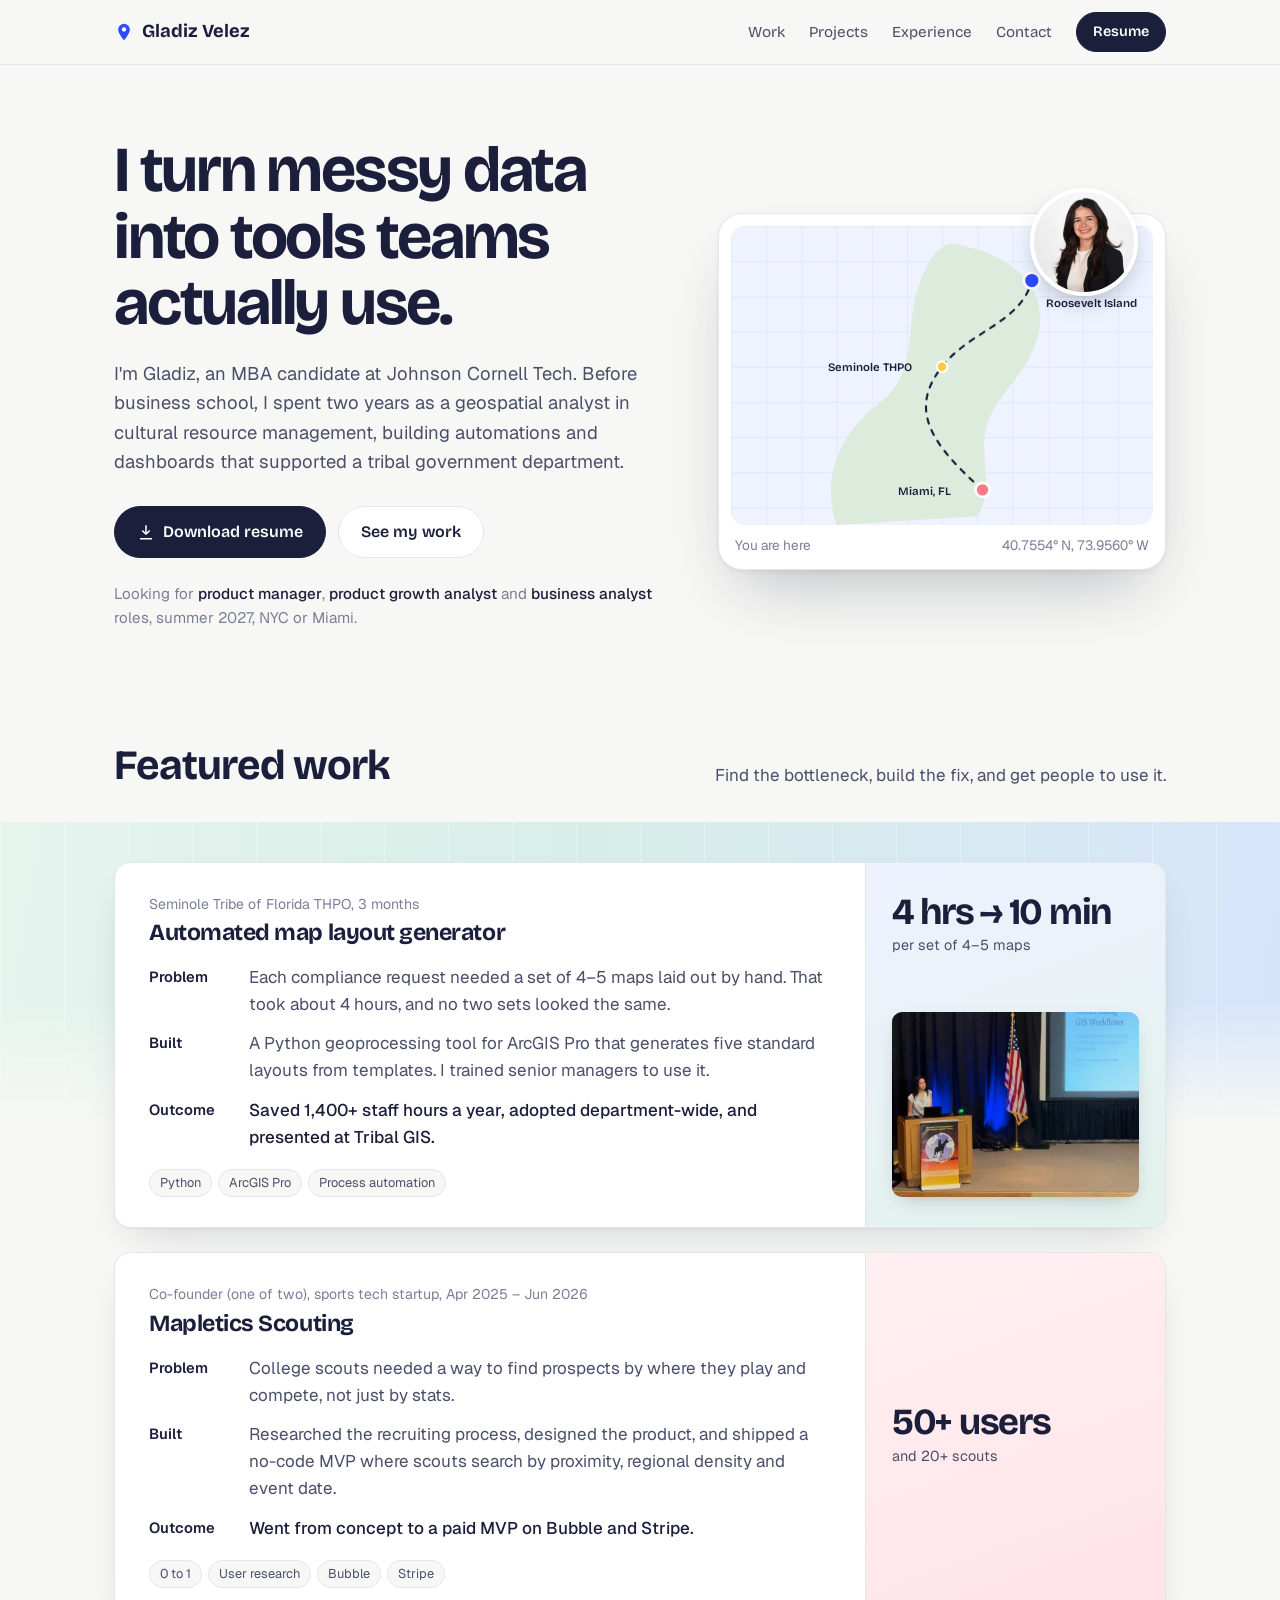
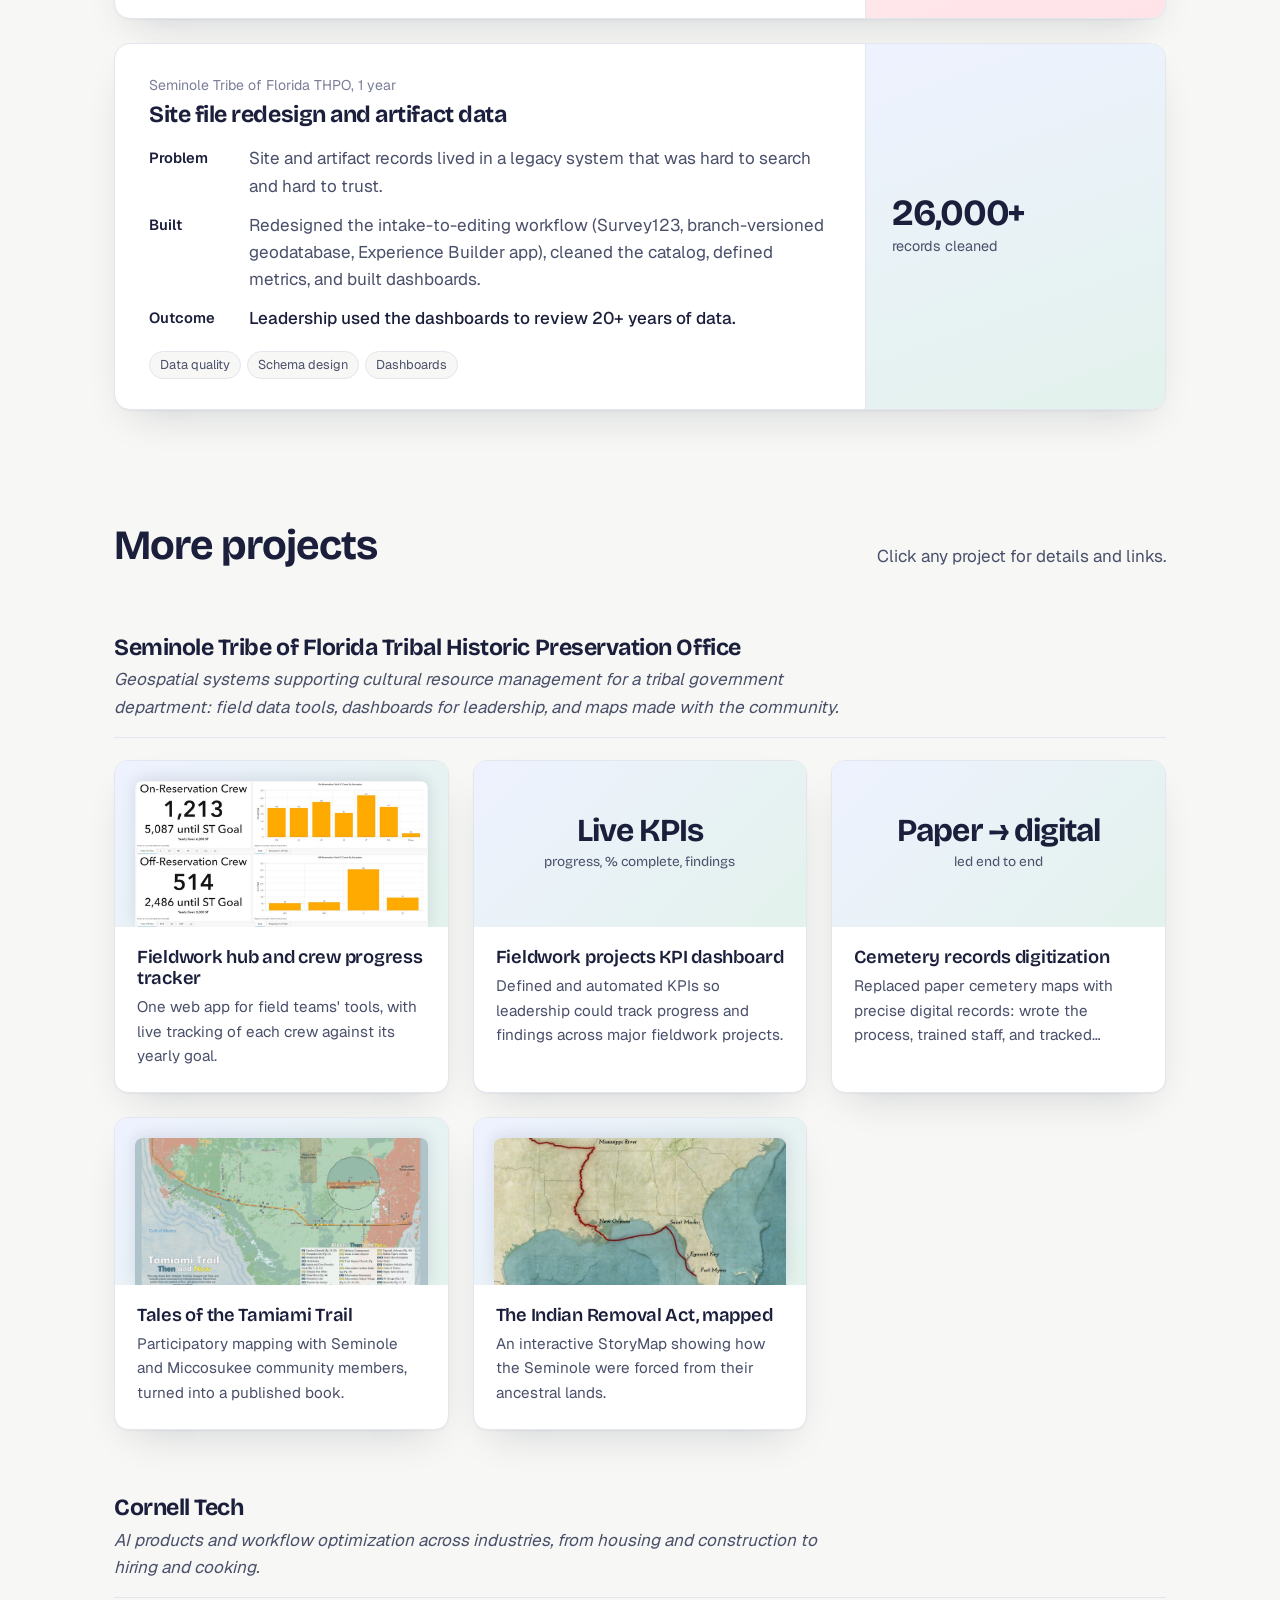
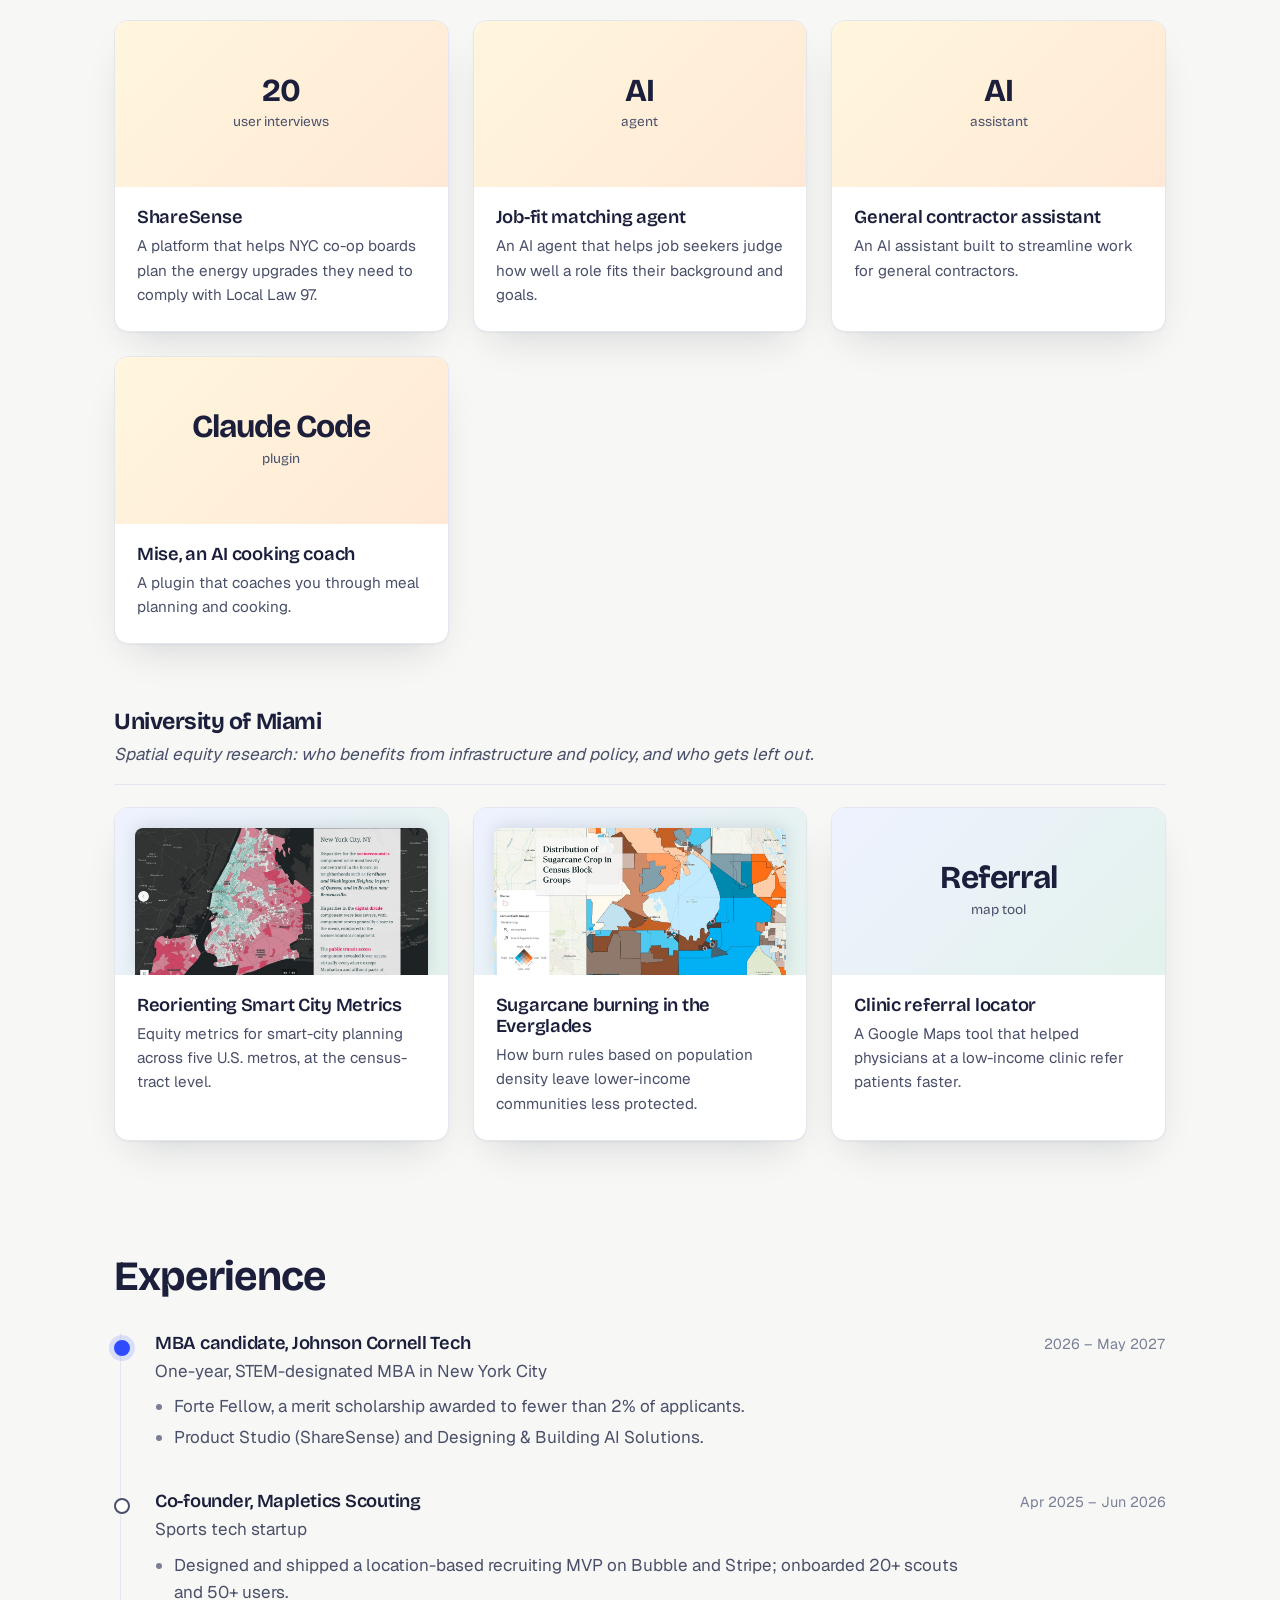
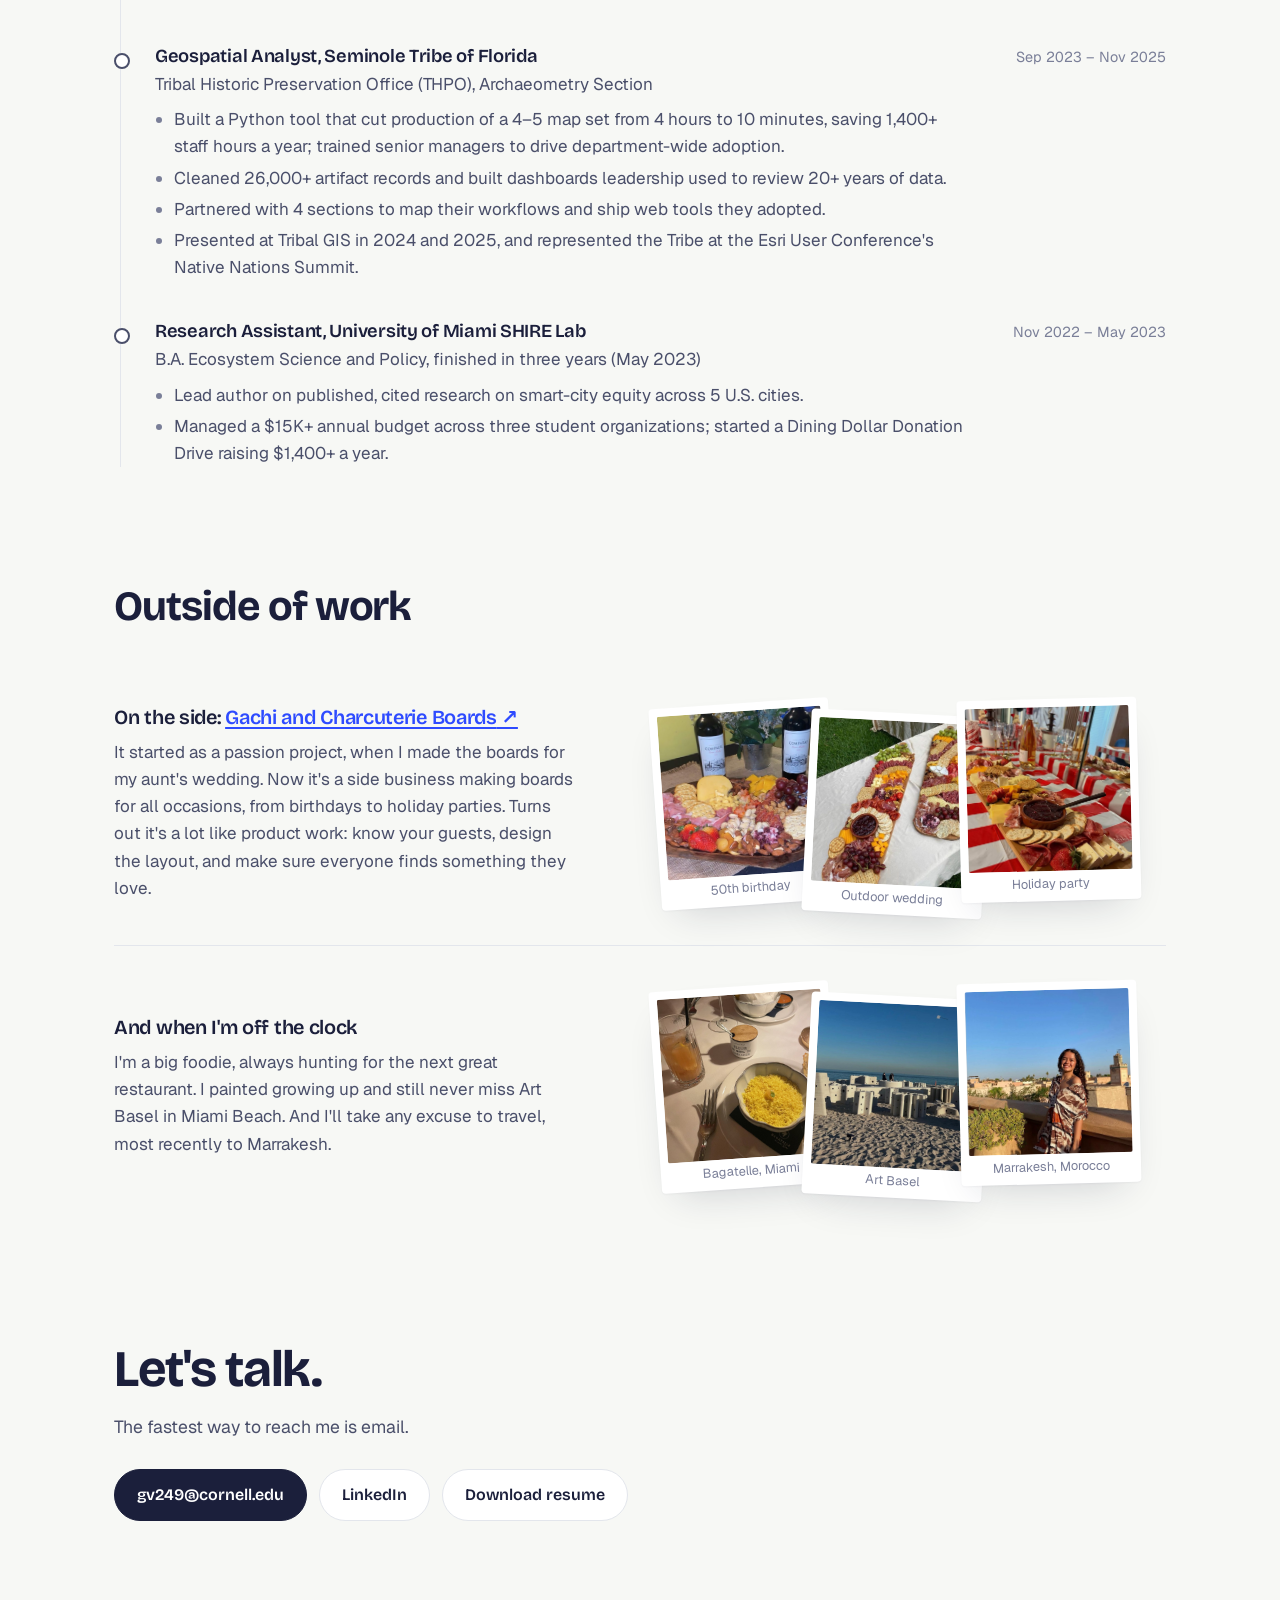
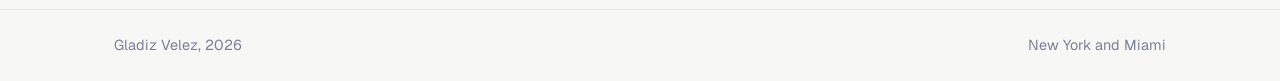
==== commit bdc47277: "Intro wording, cultural resource management, 4-5 map set + 1,400 hours, podium photo Co-Authored-By:" ====
--- a/index.html
+++ b/index.html
@@ -231,7 +231,7 @@
   <div class="wrap">
     <div>
       <h1>I turn messy data into tools teams actually use.</h1>
-      <p class="lede">I'm Gladiz, an MBA candidate at Johnson Cornell Tech. Before business school, I spent two years as a geospatial analyst, building the automations and dashboards a tribal government ran on.</p>
+      <p class="lede">I'm Gladiz, an MBA candidate at Johnson Cornell Tech. Before business school, I spent two years as a geospatial analyst in cultural resource management, building automations and dashboards that supported a tribal government department.</p>
       <div class="hero-ctas">
         <a class="btn btn-primary" href="assets/Gladiz_Velez_Resume.pdf" download>
           <svg viewBox="0 0 24 24" fill="none" stroke="currentColor" stroke-width="2" aria-hidden="true"><path d="M12 3v12m0 0l-5-5m5 5l5-5M4 21h16"/></svg>
@@ -276,7 +276,7 @@
     <div class="group">
       <div class="group-head">
         <h3>Seminole Tribe of Florida Tribal Historic Preservation Office</h3>
-        <p class="sum">Geospatial systems for a tribal government: field data tools, dashboards for leadership, and maps made with the community.</p>
+        <p class="sum">Geospatial systems supporting cultural resource management for a tribal government department: field data tools, dashboards for leadership, and maps made with the community.</p>
       </div>
       <div class="cards" data-list="work"></div>
     </div>
@@ -323,7 +323,7 @@
         <div class="job-top"><h3>Geospatial Analyst, Seminole Tribe of Florida</h3><span class="when">Sep 2023 – Nov 2025</span></div>
         <div class="org">Tribal Historic Preservation Office (THPO), Archaeometry Section</div>
         <ul>
-          <li>Built a Python tool that cut map production from 4 hours to 10 minutes, then trained managers until it was used organization-wide.</li>
+          <li>Built a Python tool that cut production of a 4–5 map set from 4 hours to 10 minutes, saving 1,400+ staff hours a year; trained senior managers to drive department-wide adoption.</li>
           <li>Cleaned 26,000+ artifact records and built dashboards leadership used to review 20+ years of data.</li>
           <li>Partnered with 4 sections to map their workflows and ship web tools they adopted.</li>
           <li>Presented at Tribal GIS in 2024 and 2025, and represented the Tribe at the Esri User Conference's Native Nations Summit.</li>
@@ -410,11 +410,11 @@
 const link=(u,t)=>`<p><a class="ext" href="${u}" target="_blank" rel="noopener">${t}</a></p>`;
 const P={
   featured:[
-    {title:"Automated map layout generator", ctx:"Seminole Tribe of Florida THPO, 3 months", imgs:["tribal-gis-2024.jpg"],
-     metric:"4 hrs → 10 min", metricLabel:"per map",
-     problem:"Every compliance map was laid out by hand. It took hours, and no two maps looked the same.",
+    {title:"Automated map layout generator", ctx:"Seminole Tribe of Florida THPO, 3 months", imgs:["tribal-gis-podium.jpg"],
+     metric:"4 hrs → 10 min", metricLabel:"per set of 4–5 maps",
+     problem:"Each compliance request needed a set of 4–5 maps laid out by hand. That took about 4 hours, and no two sets looked the same.",
      built:"A Python geoprocessing tool for ArcGIS Pro that generates five standard layouts from templates. I trained senior managers to use it.",
-     outcome:"Adopted organization-wide and presented at Tribal GIS.",
+     outcome:"Saved 1,400+ staff hours a year, adopted department-wide, and presented at Tribal GIS.",
      tags:["Python","ArcGIS Pro","Process automation"]},
     {title:"Mapletics Scouting", ctx:"Co-founder (one of two), sports tech startup, Apr 2025 – Jun 2026", tone:"rose",
      metric:"50+ users", metricLabel:"and 20+ scouts",
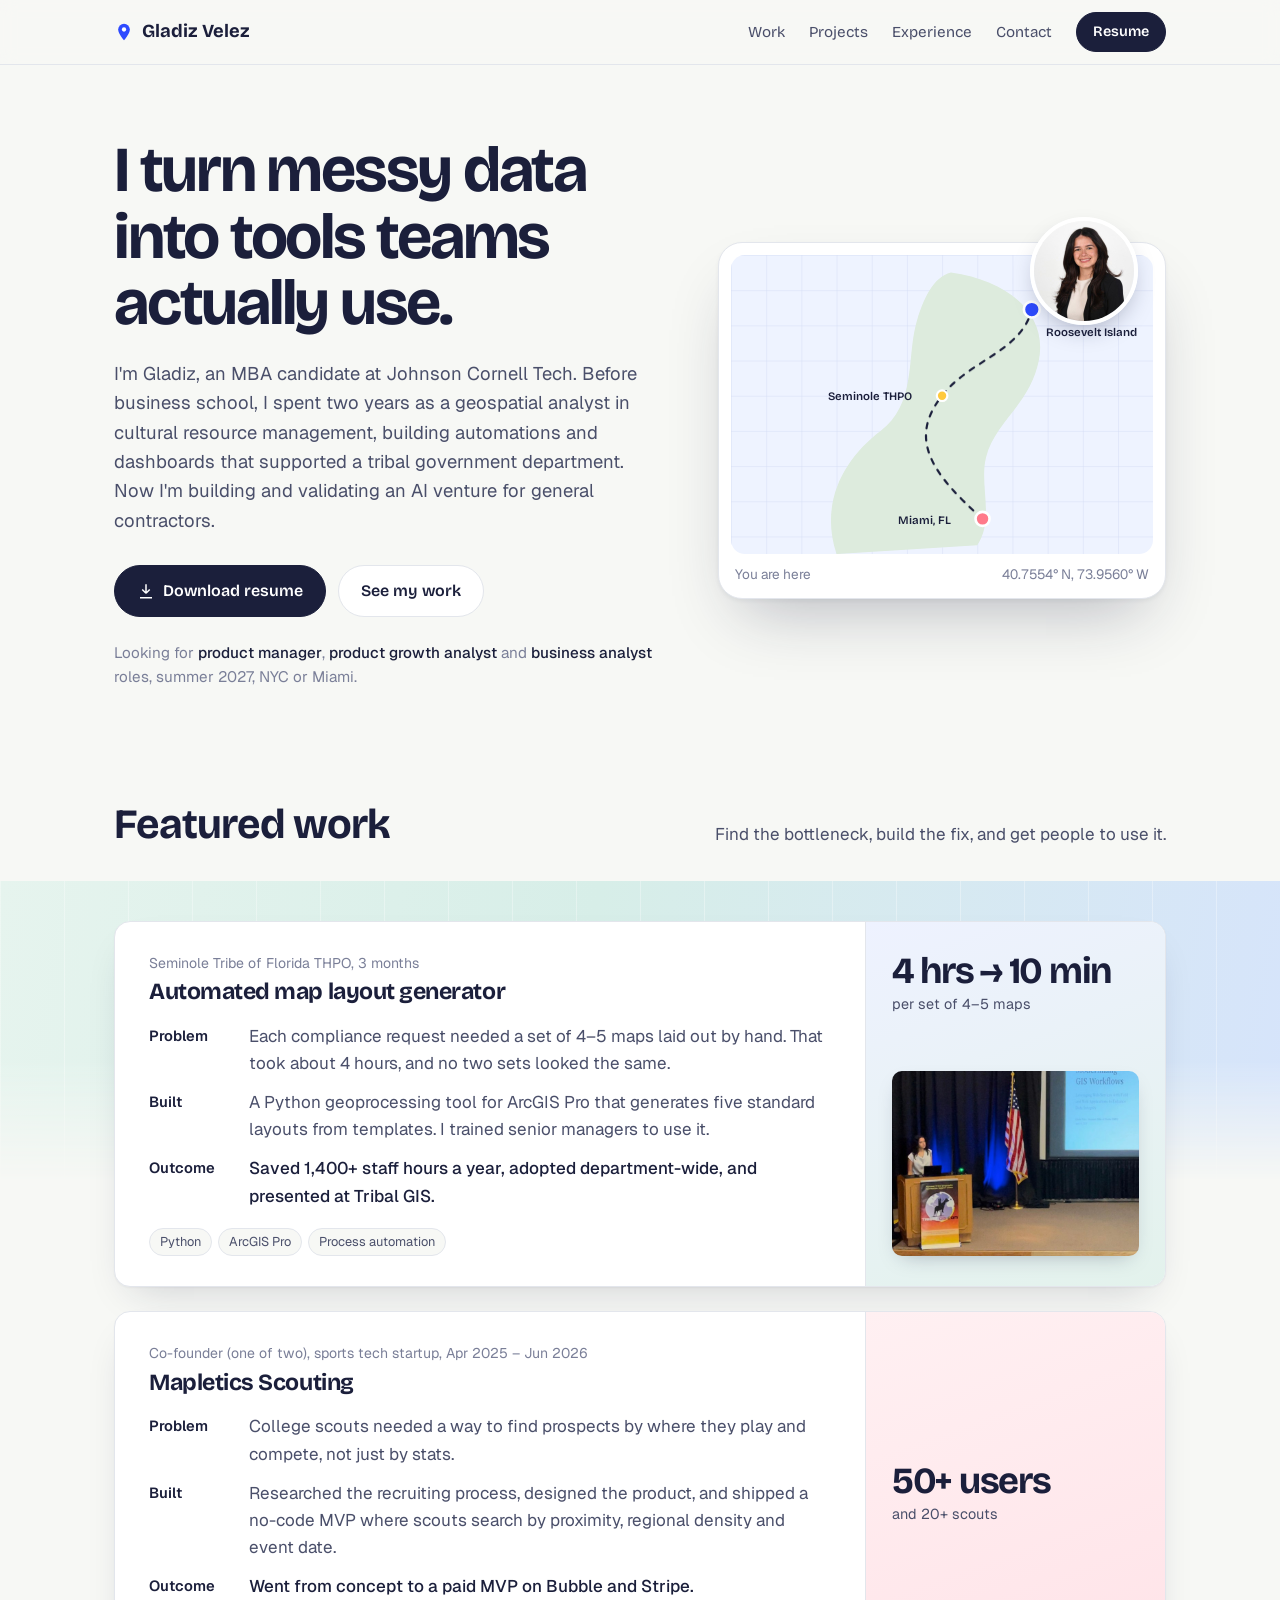
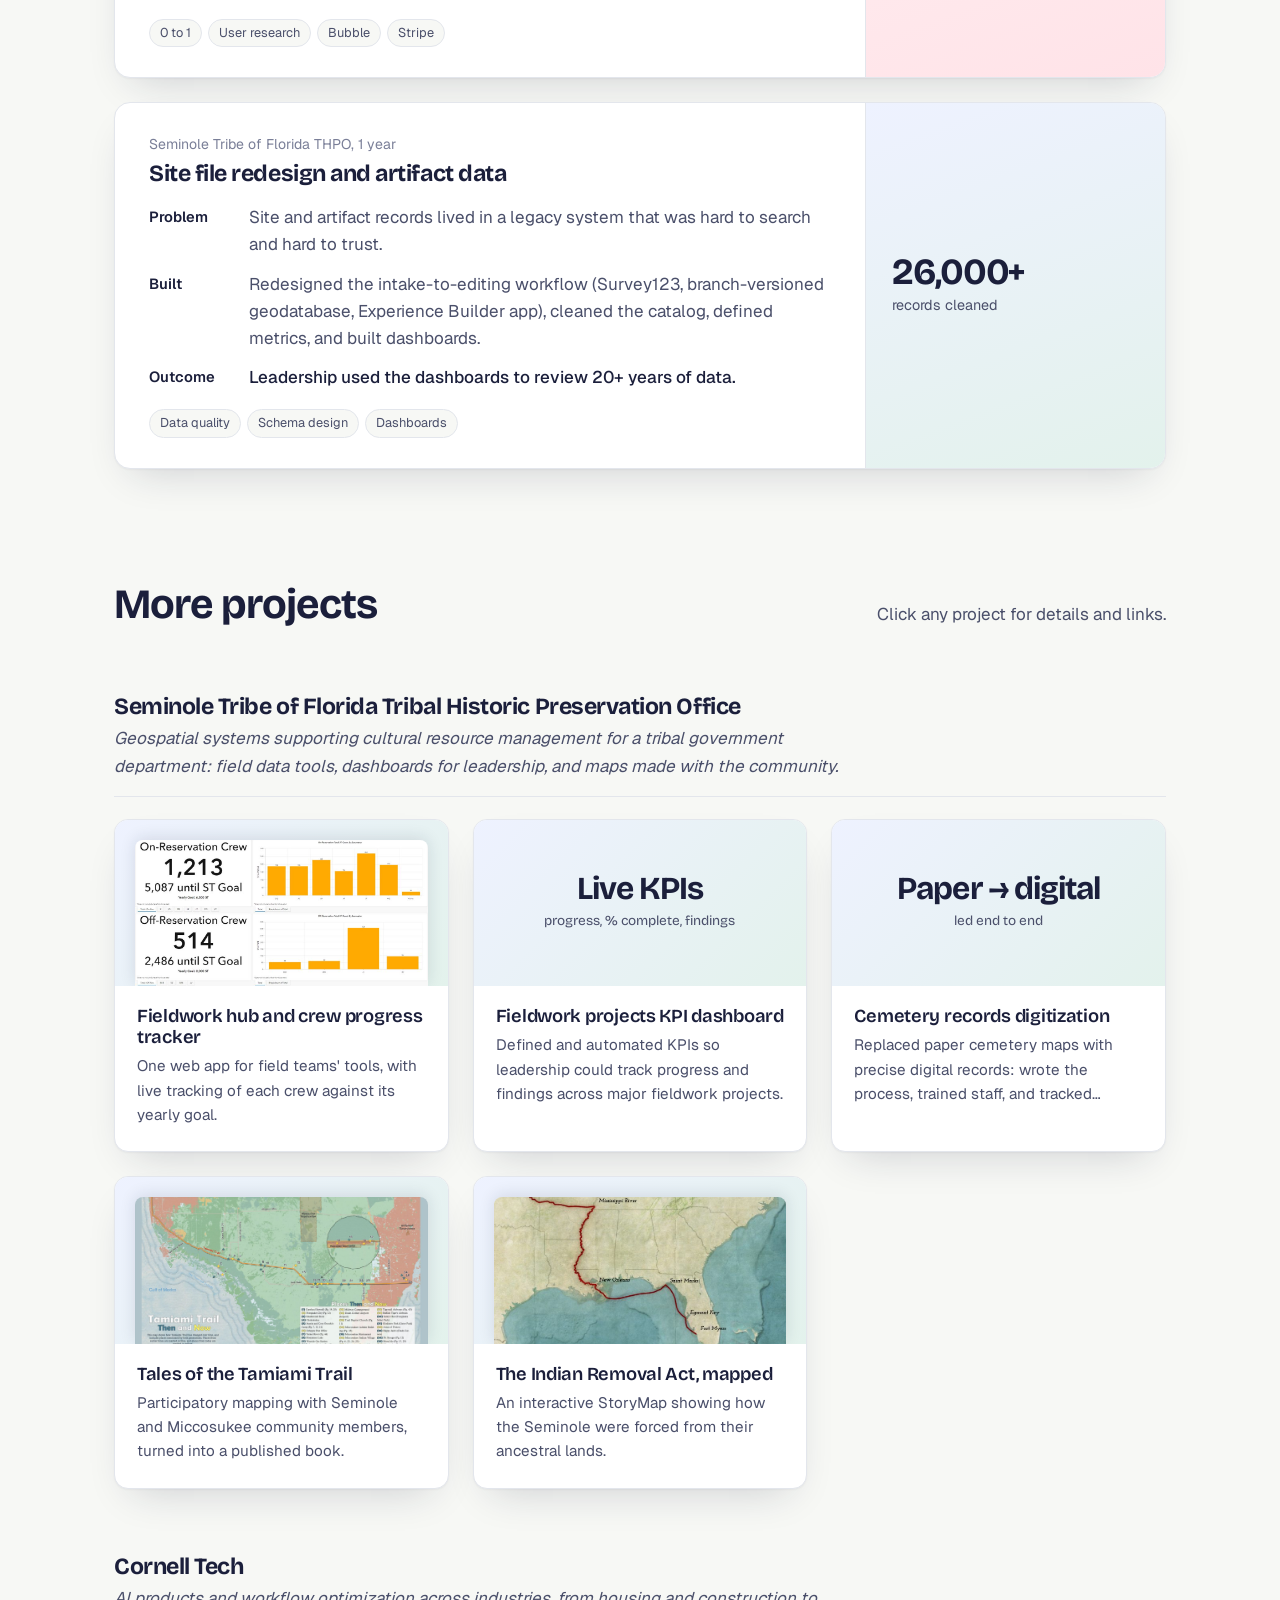
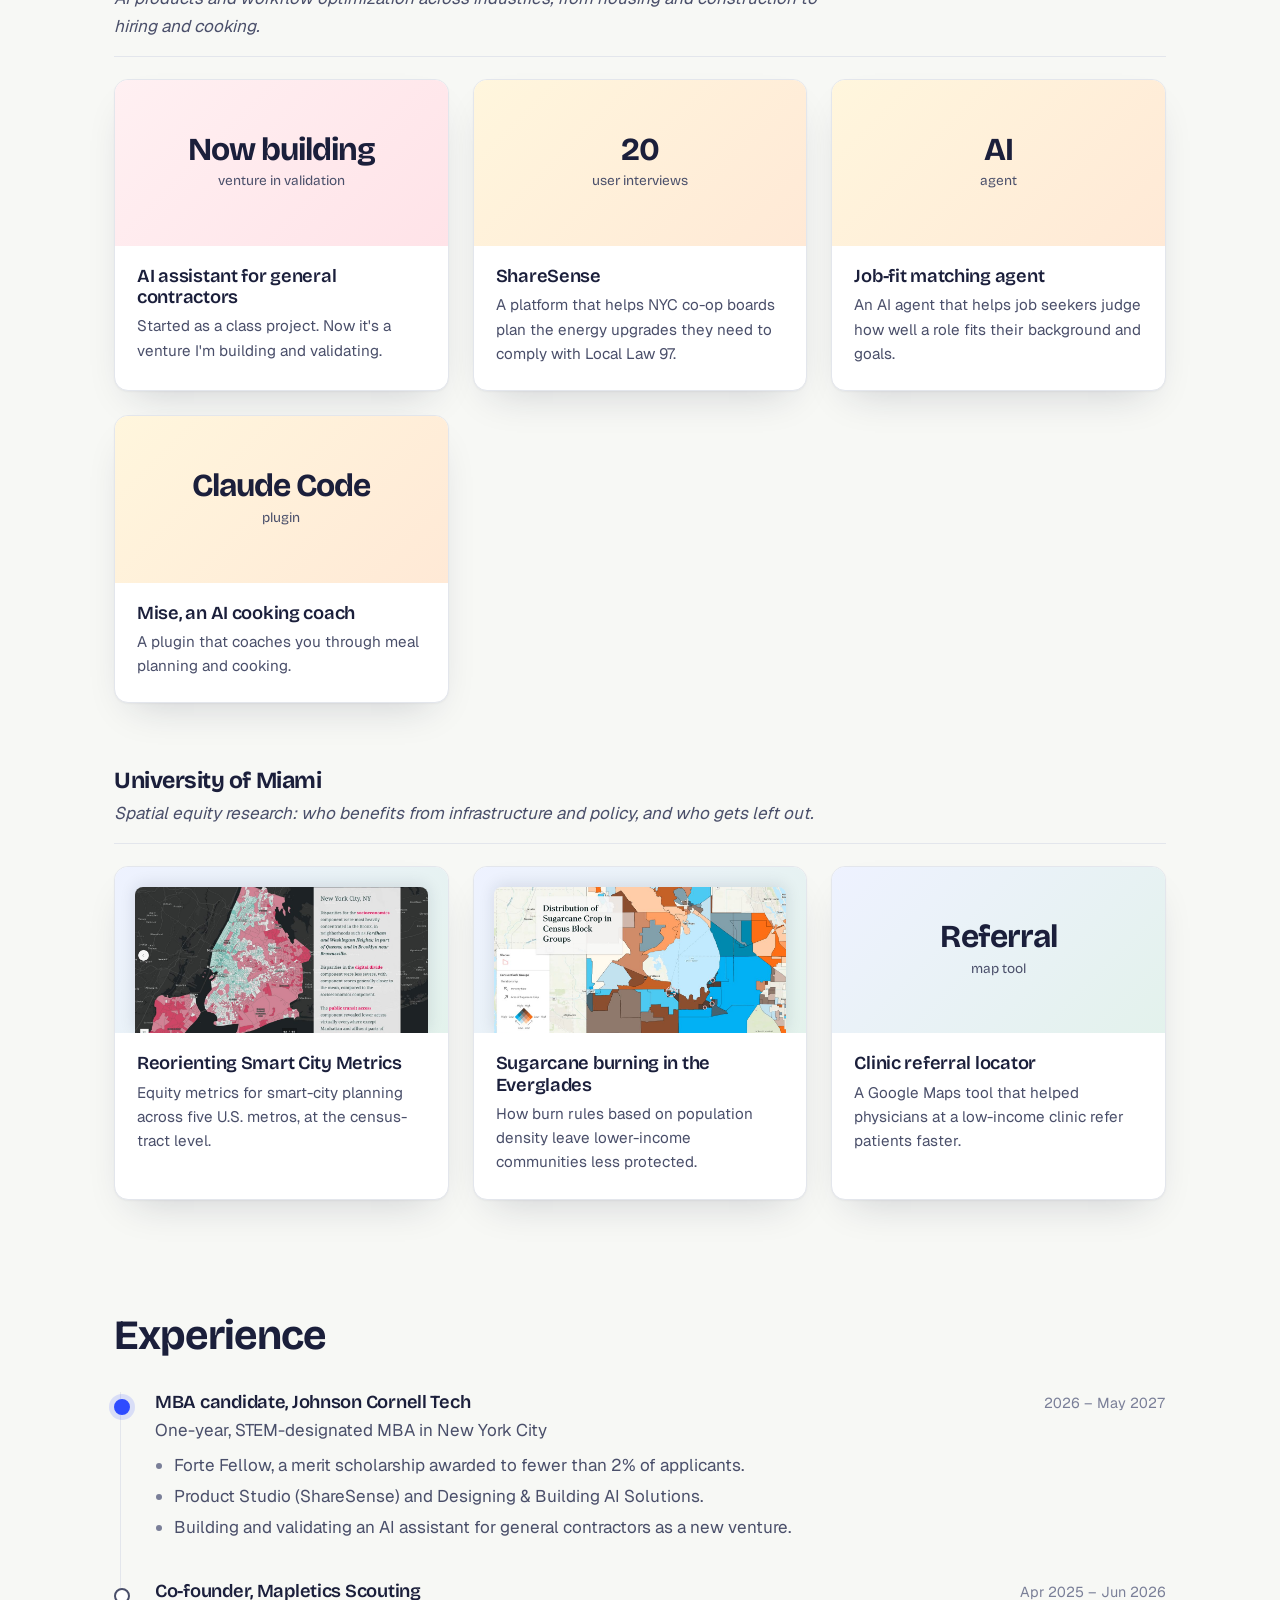
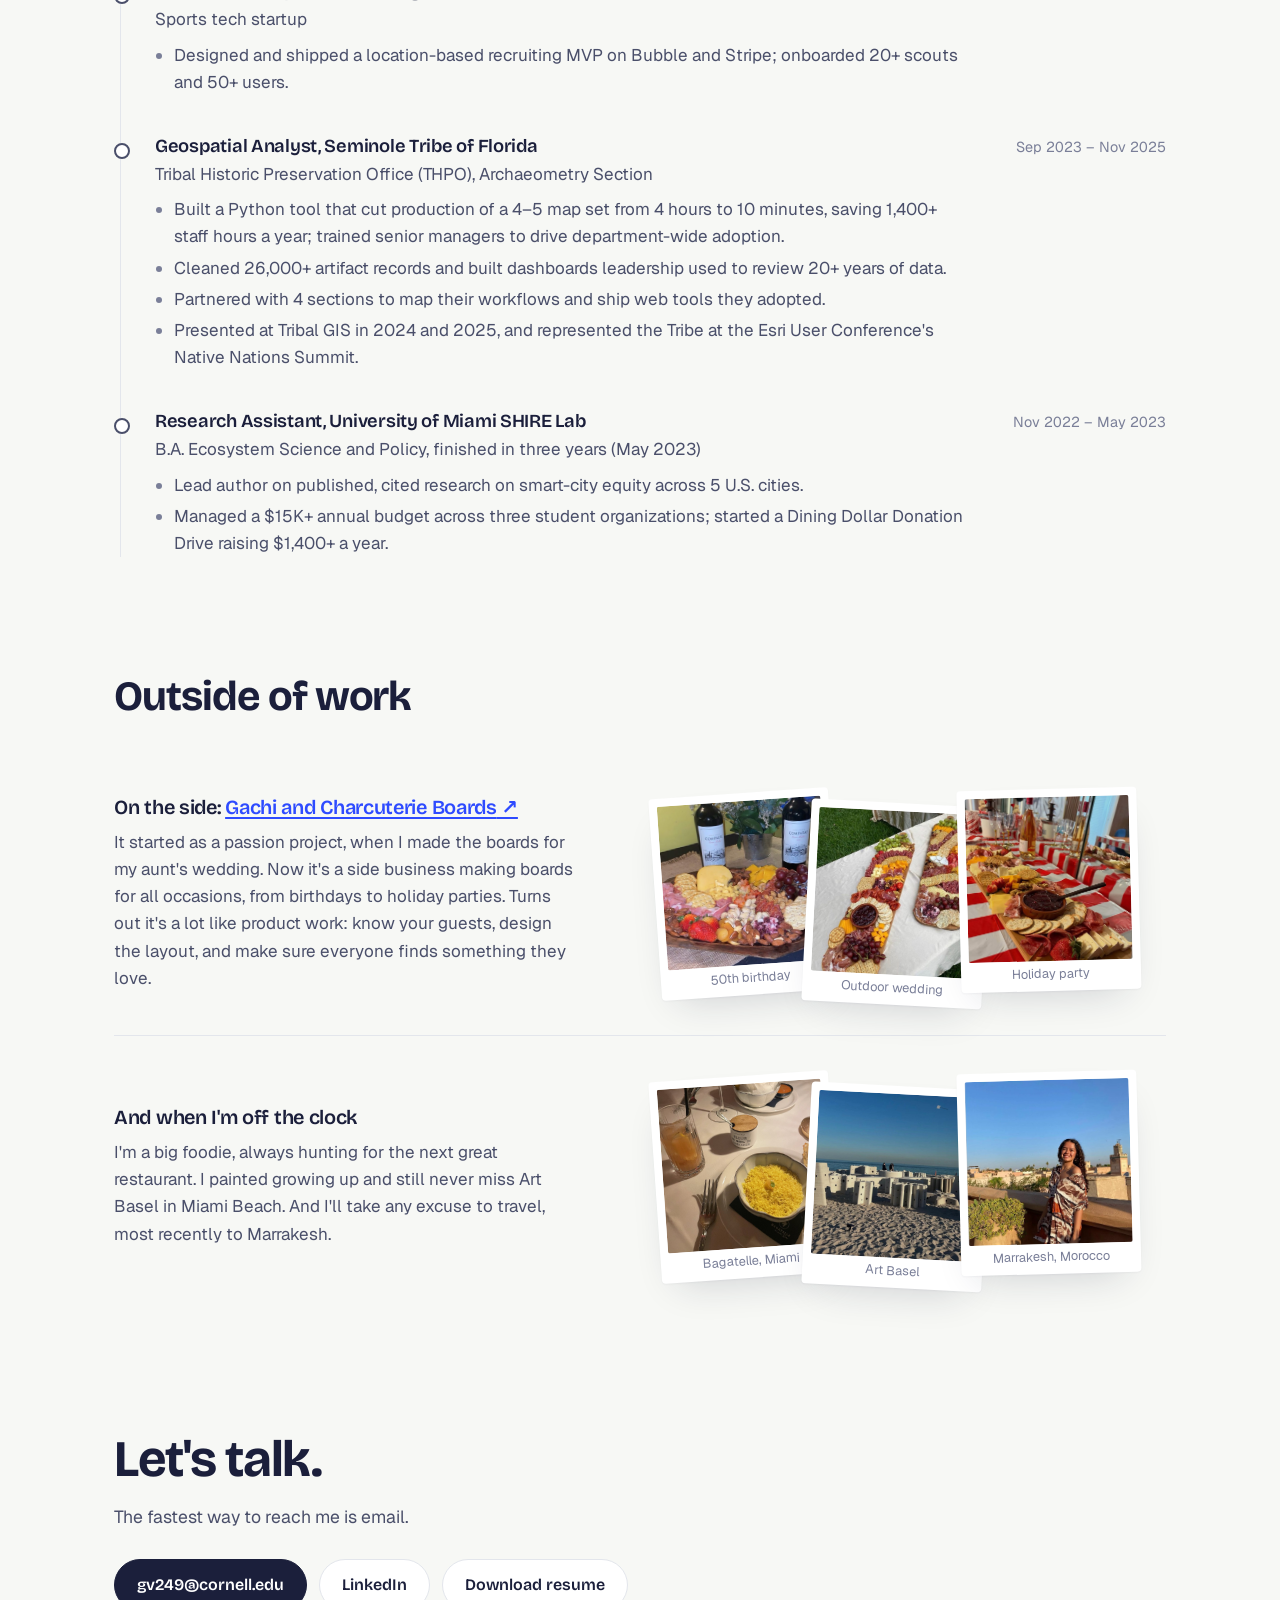
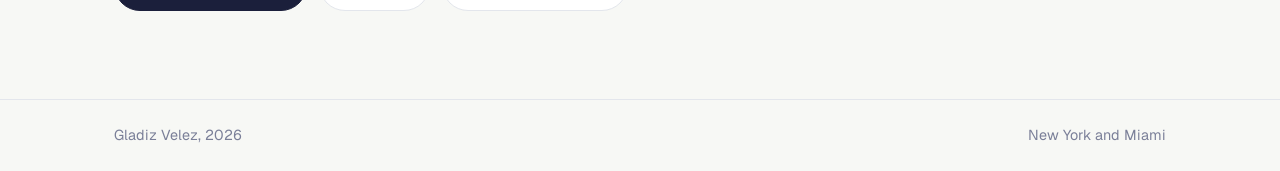
==== commit 04d2d723: "New resume PDF; GC assistant shown as a venture in progress Co-Authored-By: Claude Opus 5.5 <noreply" ====
--- a/index.html
+++ b/index.html
@@ -231,7 +231,7 @@
   <div class="wrap">
     <div>
       <h1>I turn messy data into tools teams actually use.</h1>
-      <p class="lede">I'm Gladiz, an MBA candidate at Johnson Cornell Tech. Before business school, I spent two years as a geospatial analyst in cultural resource management, building automations and dashboards that supported a tribal government department.</p>
+      <p class="lede">I'm Gladiz, an MBA candidate at Johnson Cornell Tech. Before business school, I spent two years as a geospatial analyst in cultural resource management, building automations and dashboards that supported a tribal government department. Now I'm building and validating an AI venture for general contractors.</p>
       <div class="hero-ctas">
         <a class="btn btn-primary" href="assets/Gladiz_Velez_Resume.pdf" download>
           <svg viewBox="0 0 24 24" fill="none" stroke="currentColor" stroke-width="2" aria-hidden="true"><path d="M12 3v12m0 0l-5-5m5 5l5-5M4 21h16"/></svg>
@@ -310,6 +310,7 @@
         <ul>
           <li>Forte Fellow, a merit scholarship awarded to fewer than 2% of applicants.</li>
           <li>Product Studio (ShareSense) and Designing &amp; Building AI Solutions.</li>
+          <li>Building and validating an AI assistant for general contractors as a new venture.</li>
         </ul>
       </article>
       <article class="job">
@@ -452,6 +453,10 @@
      tags:["Storytelling","Information design","StoryMaps"]}
   ],
   cornell:[
+    {title:"AI assistant for general contractors", ctx:"Venture I'm building, started in Designing & Building AI Solutions", fact:["Now building","venture in validation"], tone:"rose",
+     short:"Started as a class project. Now it's a venture I'm building and validating.",
+     body:"<p>An AI assistant for general contractors. It started in Cornell Tech's Designing &amp; Building AI Solutions course, and I'm now building it as a venture and validating whether it solves a real problem for contractors.</p>",
+     tags:["Venture","AI","Construction","Customer discovery"]},
     {title:"ShareSense", ctx:"Product Studio", fact:["20","user interviews"], tone:"warm",
      short:"A platform that helps NYC co-op boards plan the energy upgrades they need to comply with Local Law 97.",
      body:"<p>Under Local Law 97, New York City's building emissions law, co-op buildings need energy upgrades to stay compliant. ShareSense helps co-op boards plan which upgrades to make and when. Our team ran 20 user interviews to shape the product.</p>",
@@ -460,10 +465,6 @@
      short:"An AI agent that helps job seekers judge how well a role fits their background and goals.",
      body:"<p>An AI agent that compares a job seeker's background and goals with a role and explains how well they match.</p>",
      tags:["AI agents","Hiring"]},
-    {title:"General contractor assistant", ctx:"Designing & Building AI Solutions", fact:["AI","assistant"], tone:"warm",
-     short:"An AI assistant built to streamline work for general contractors.",
-     body:"<p>An AI assistant built for general contractors.</p>",
-     tags:["AI","Construction"]},
     {title:"Mise, an AI cooking coach", ctx:"Course project", fact:["Claude Code","plugin"], tone:"warm",
      short:"A plugin that coaches you through meal planning and cooking.",
      body:"<p>A Claude Code plugin that acts as a cooking coach, helping with meal planning and cooking.</p>",
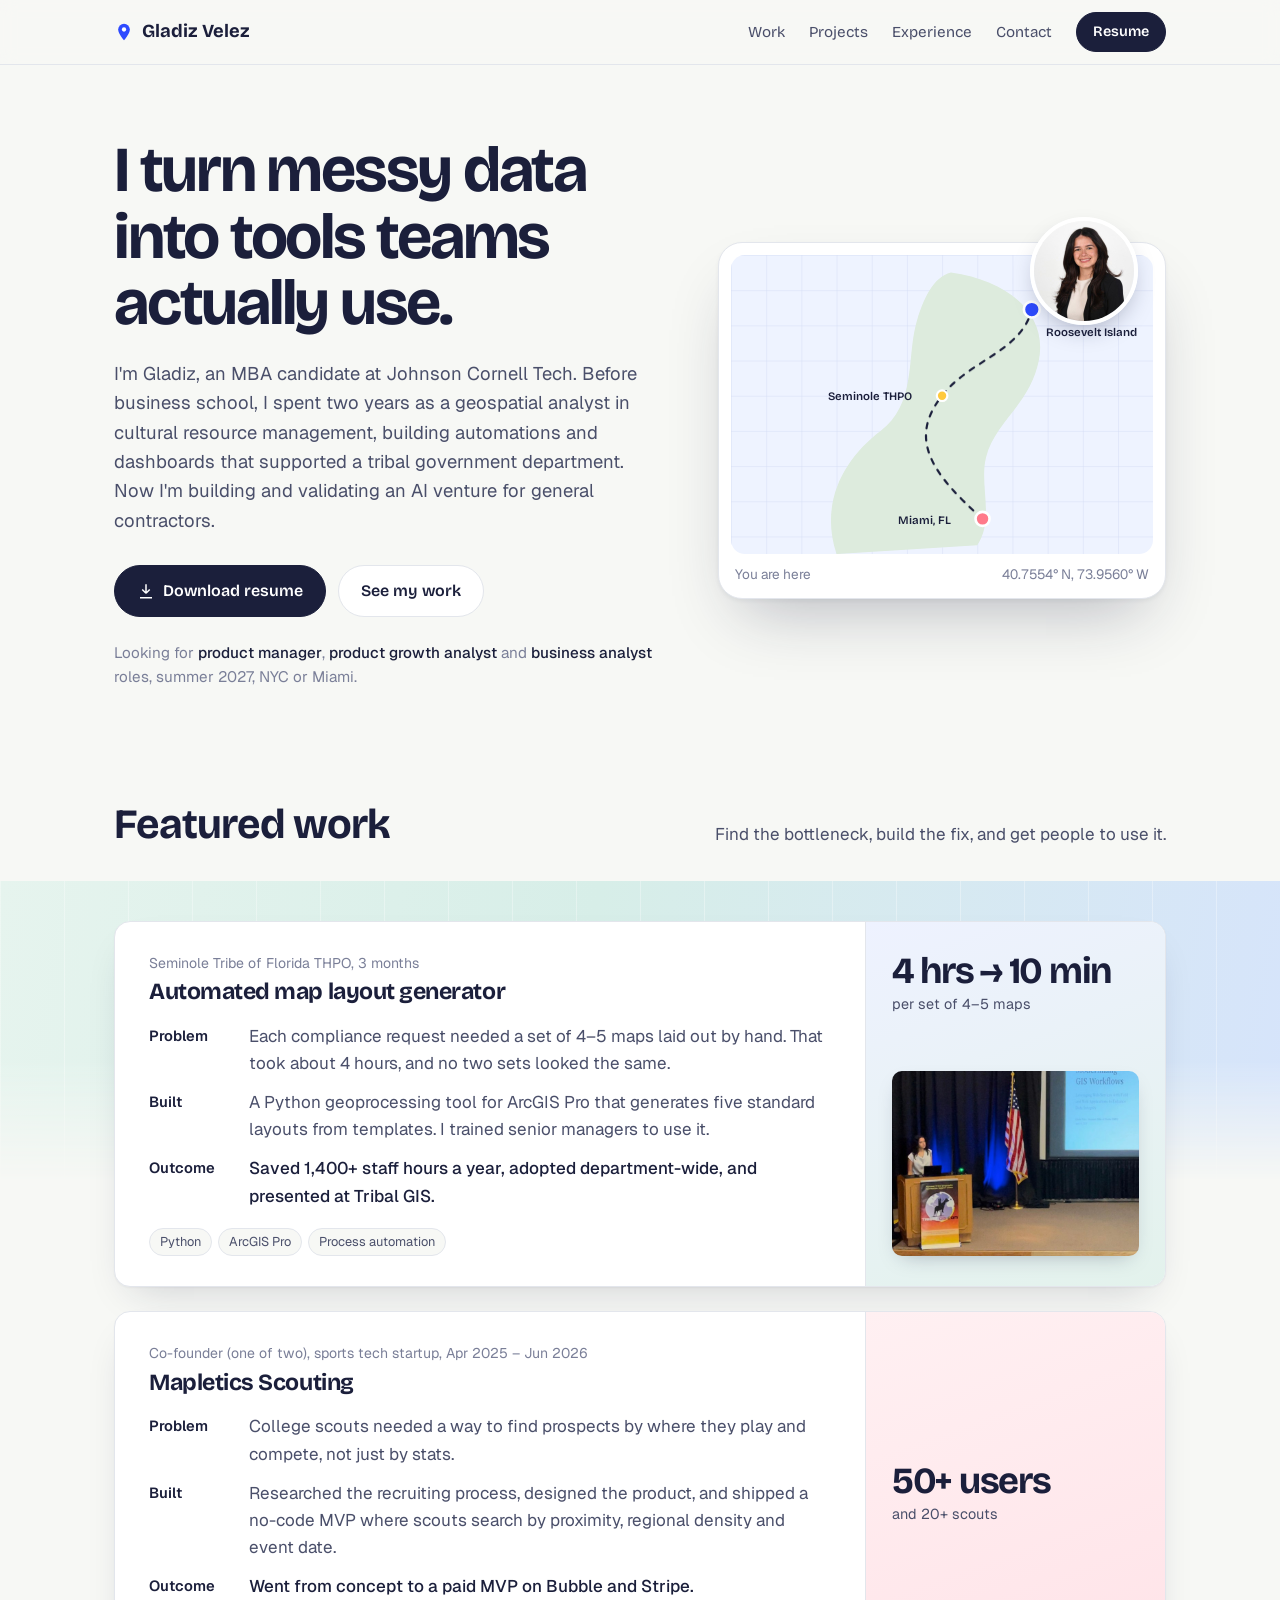
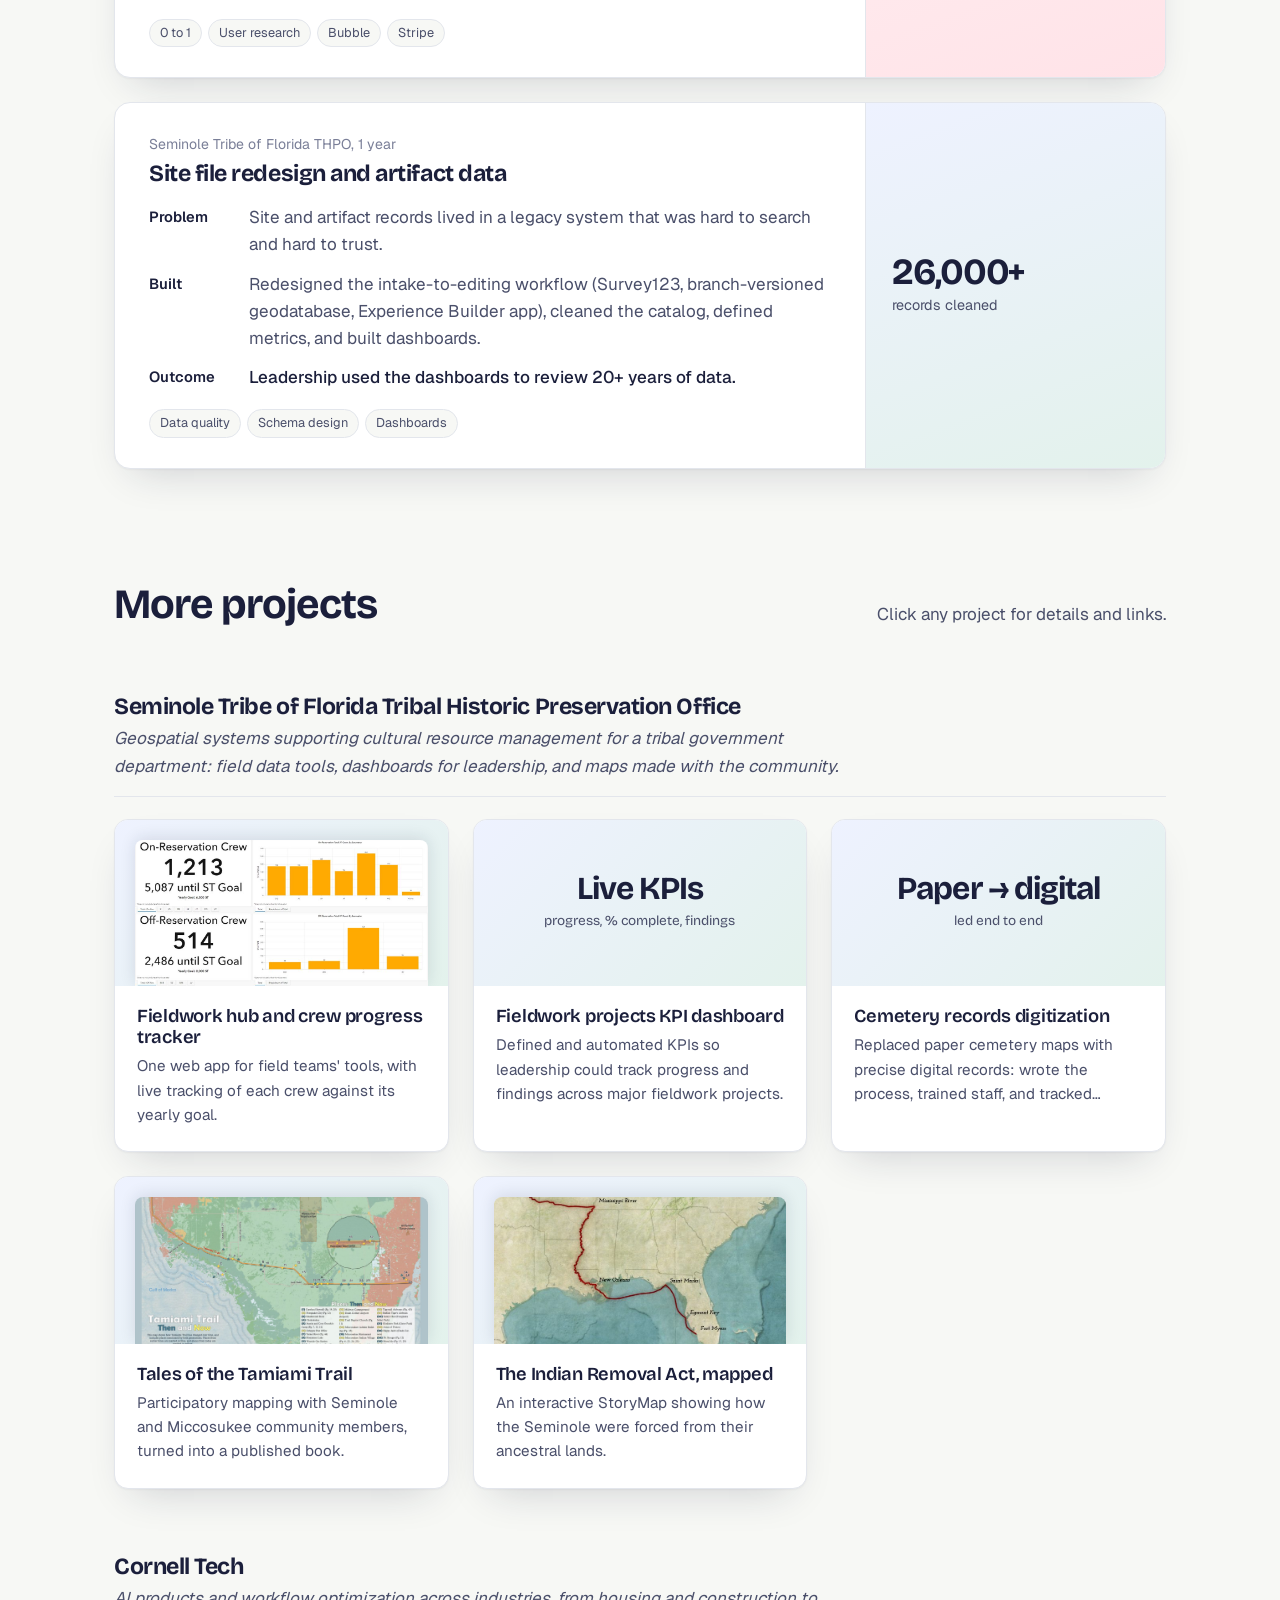
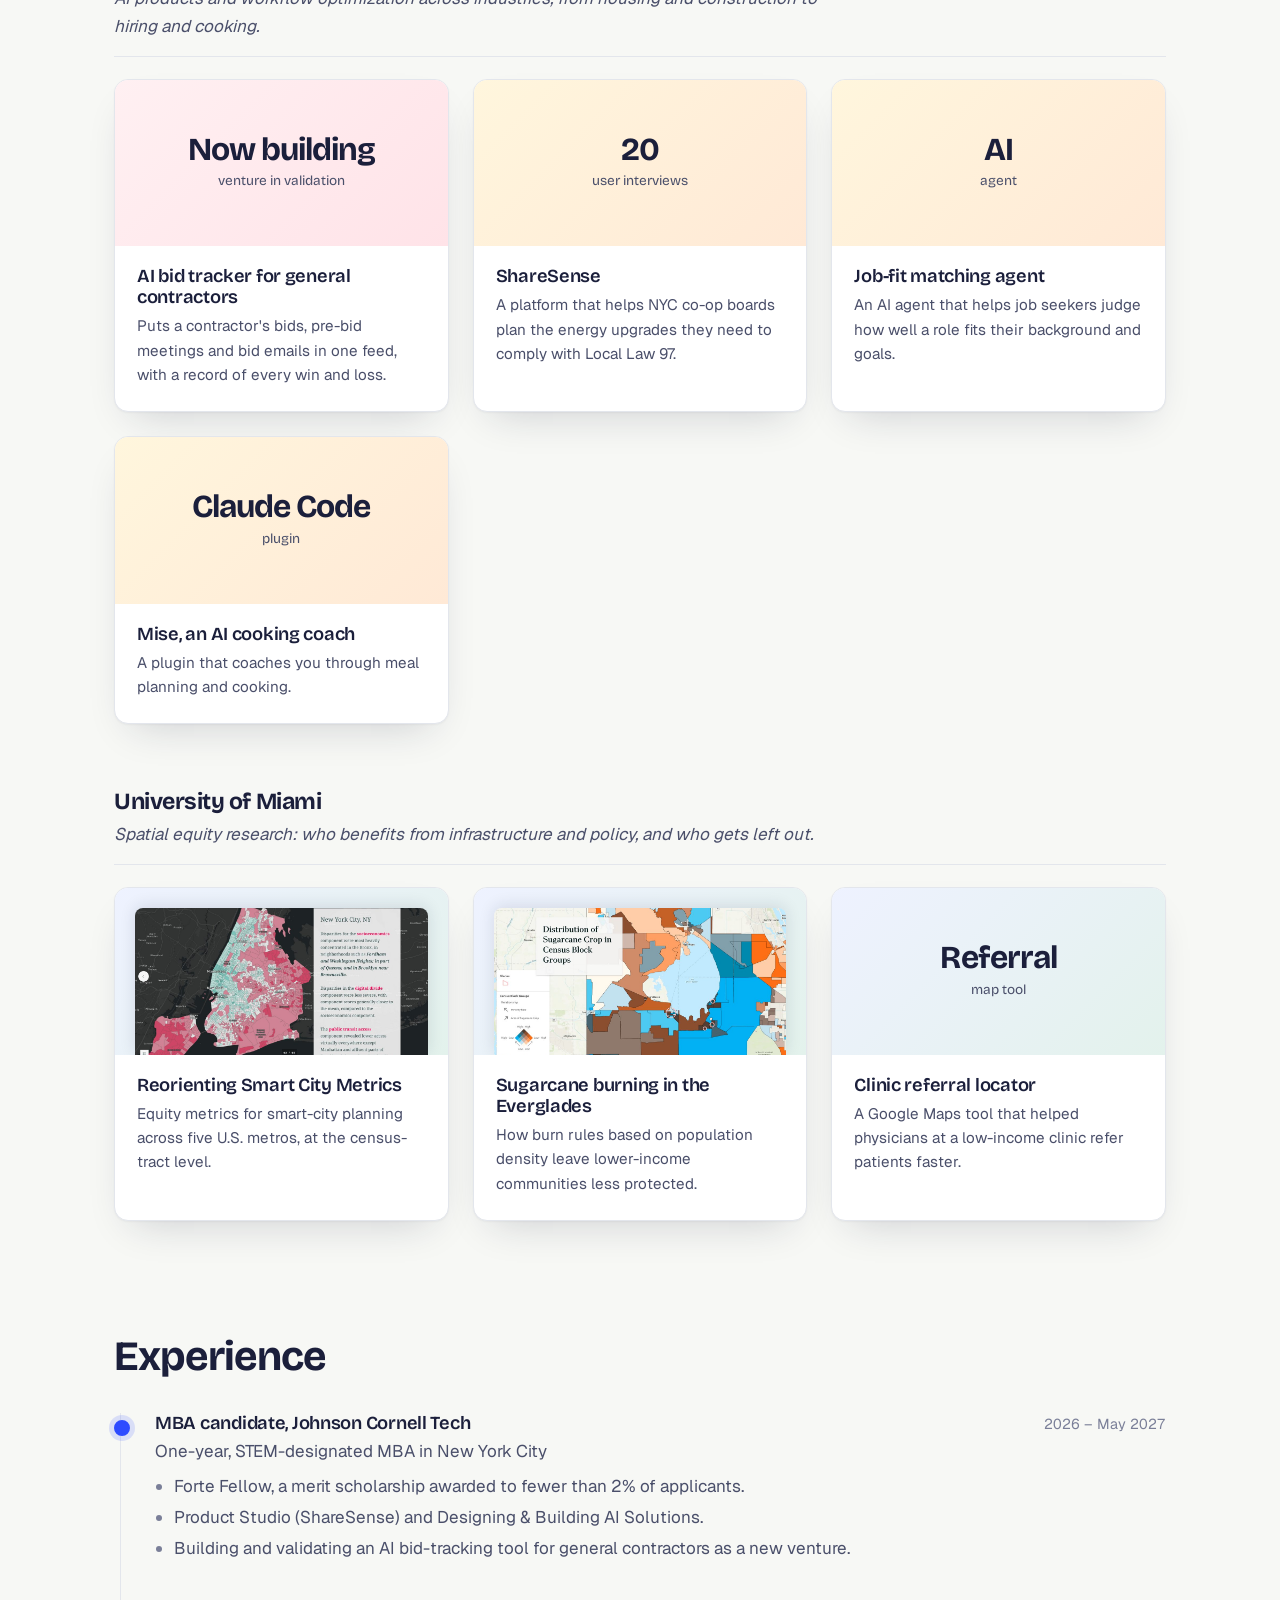
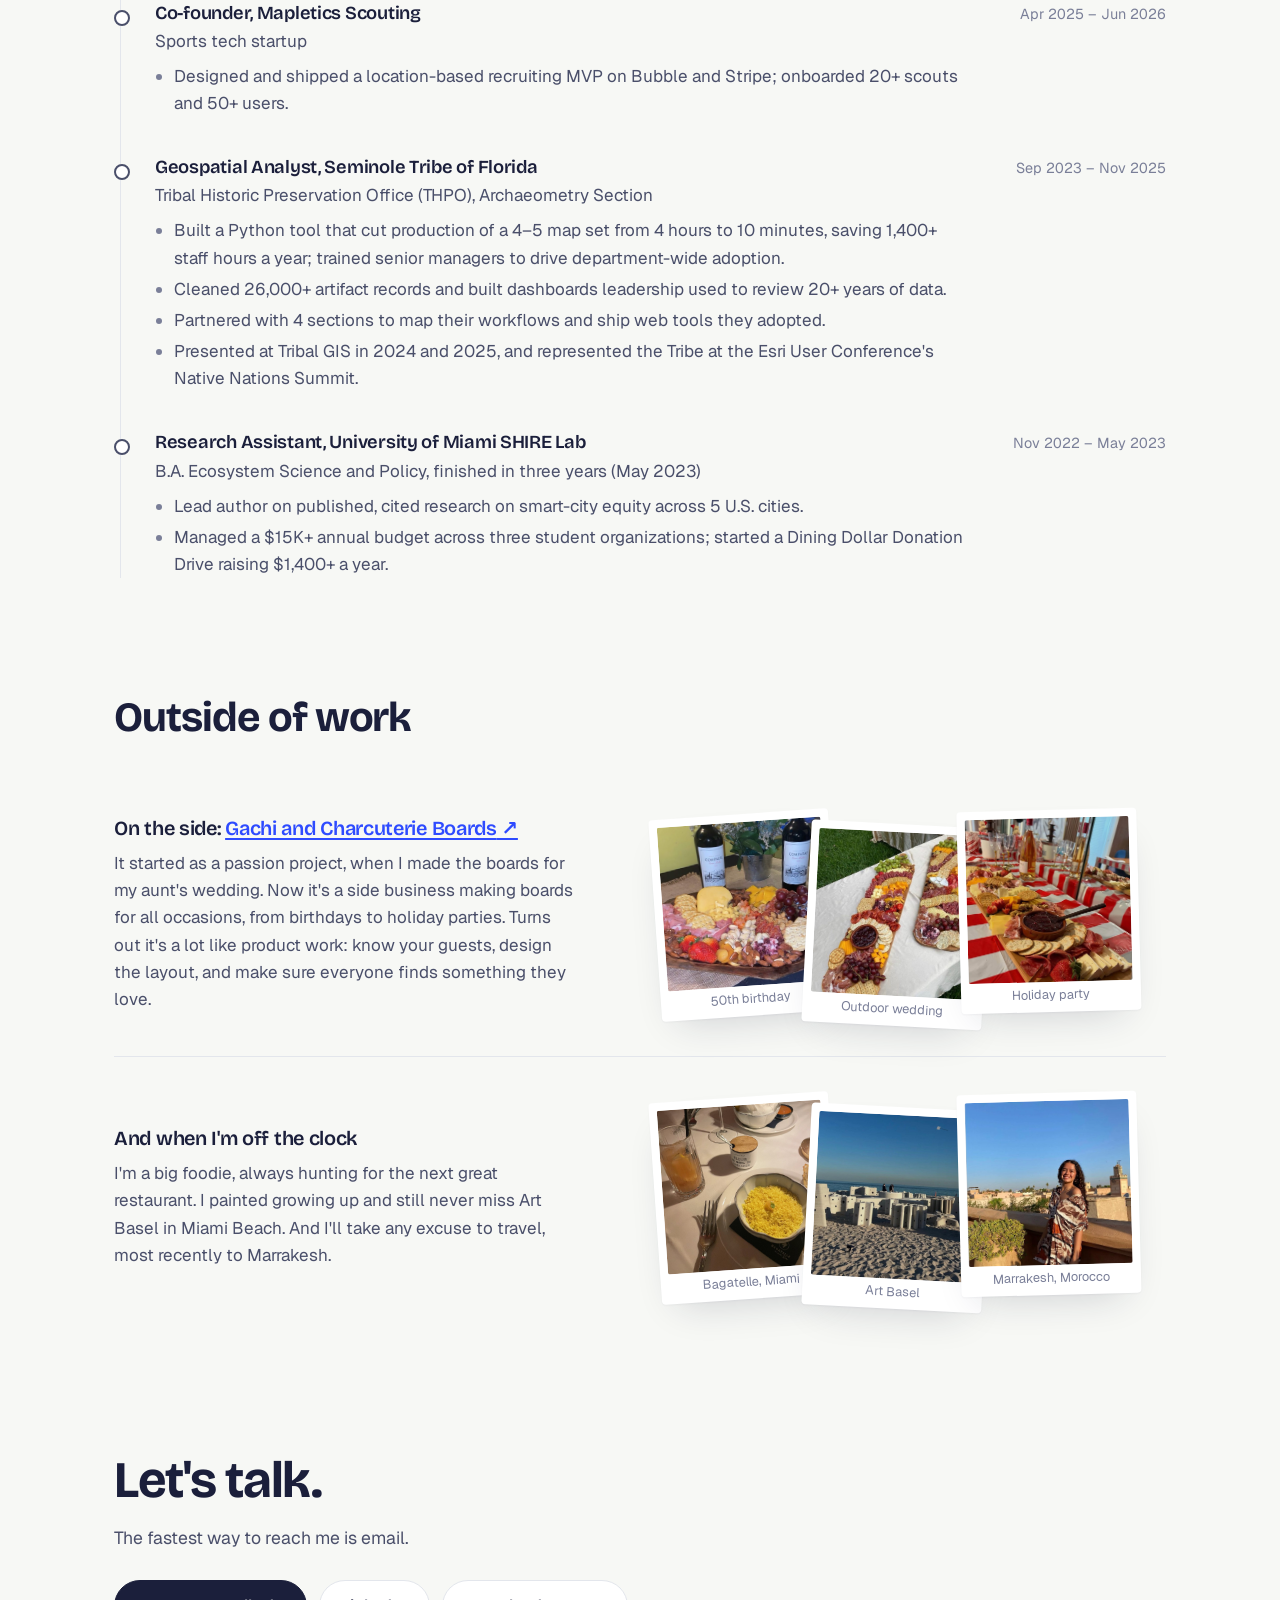
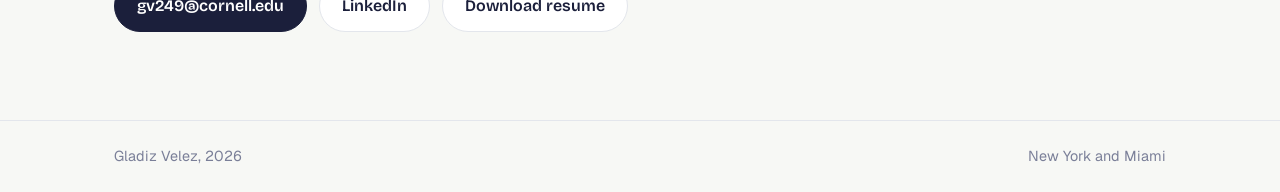
==== commit d21f876f: "Describe the GC venture (bid tracking) without naming it Co-Authored-By: Claude Opus 5.5 <noreply@an" ====
--- a/index.html
+++ b/index.html
@@ -310,7 +310,7 @@
         <ul>
           <li>Forte Fellow, a merit scholarship awarded to fewer than 2% of applicants.</li>
           <li>Product Studio (ShareSense) and Designing &amp; Building AI Solutions.</li>
-          <li>Building and validating an AI assistant for general contractors as a new venture.</li>
+          <li>Building and validating an AI bid-tracking tool for general contractors as a new venture.</li>
         </ul>
       </article>
       <article class="job">
@@ -453,10 +453,10 @@
      tags:["Storytelling","Information design","StoryMaps"]}
   ],
   cornell:[
-    {title:"AI assistant for general contractors", ctx:"Venture I'm building, started in Designing & Building AI Solutions", fact:["Now building","venture in validation"], tone:"rose",
-     short:"Started as a class project. Now it's a venture I'm building and validating.",
-     body:"<p>An AI assistant for general contractors. It started in Cornell Tech's Designing &amp; Building AI Solutions course, and I'm now building it as a venture and validating whether it solves a real problem for contractors.</p>",
-     tags:["Venture","AI","Construction","Customer discovery"]},
+    {title:"AI bid tracker for general contractors", ctx:"Venture I'm building, started in Designing & Building AI Solutions", fact:["Now building","venture in validation"], tone:"rose",
+     short:"Puts a contractor's bids, pre-bid meetings and bid emails in one feed, with a record of every win and loss.",
+     body:"<p><b>Problem.</b> General contractors track bids across spreadsheets and inboxes. They miss deadlines, lose pre-bid details, and rarely learn why they lost a bid. Few tools combine bid discovery, email tracking and a win/loss record in one place.</p><p><b>What I'm building.</b> An AI tool that pulls bids and pre-bid meetings from listings and emails into one feed, and logs every win and loss so contractors can see patterns over time. It also covers small cities and towns that bigger bid platforms ignore.</p><p><b>Where it is.</b> It started in Cornell Tech's Designing &amp; Building AI Solutions course. I developed it with a general contractor who is ready to pay for it, and next I'm testing it with contractors outside my network.</p>",
+     tags:["Venture","AI","Construction tech","Customer discovery"]},
     {title:"ShareSense", ctx:"Product Studio", fact:["20","user interviews"], tone:"warm",
      short:"A platform that helps NYC co-op boards plan the energy upgrades they need to comply with Local Law 97.",
      body:"<p>Under Local Law 97, New York City's building emissions law, co-op buildings need energy upgrades to stay compliant. ShareSense helps co-op boards plan which upgrades to make and when. Our team ran 20 user interviews to shape the product.</p>",
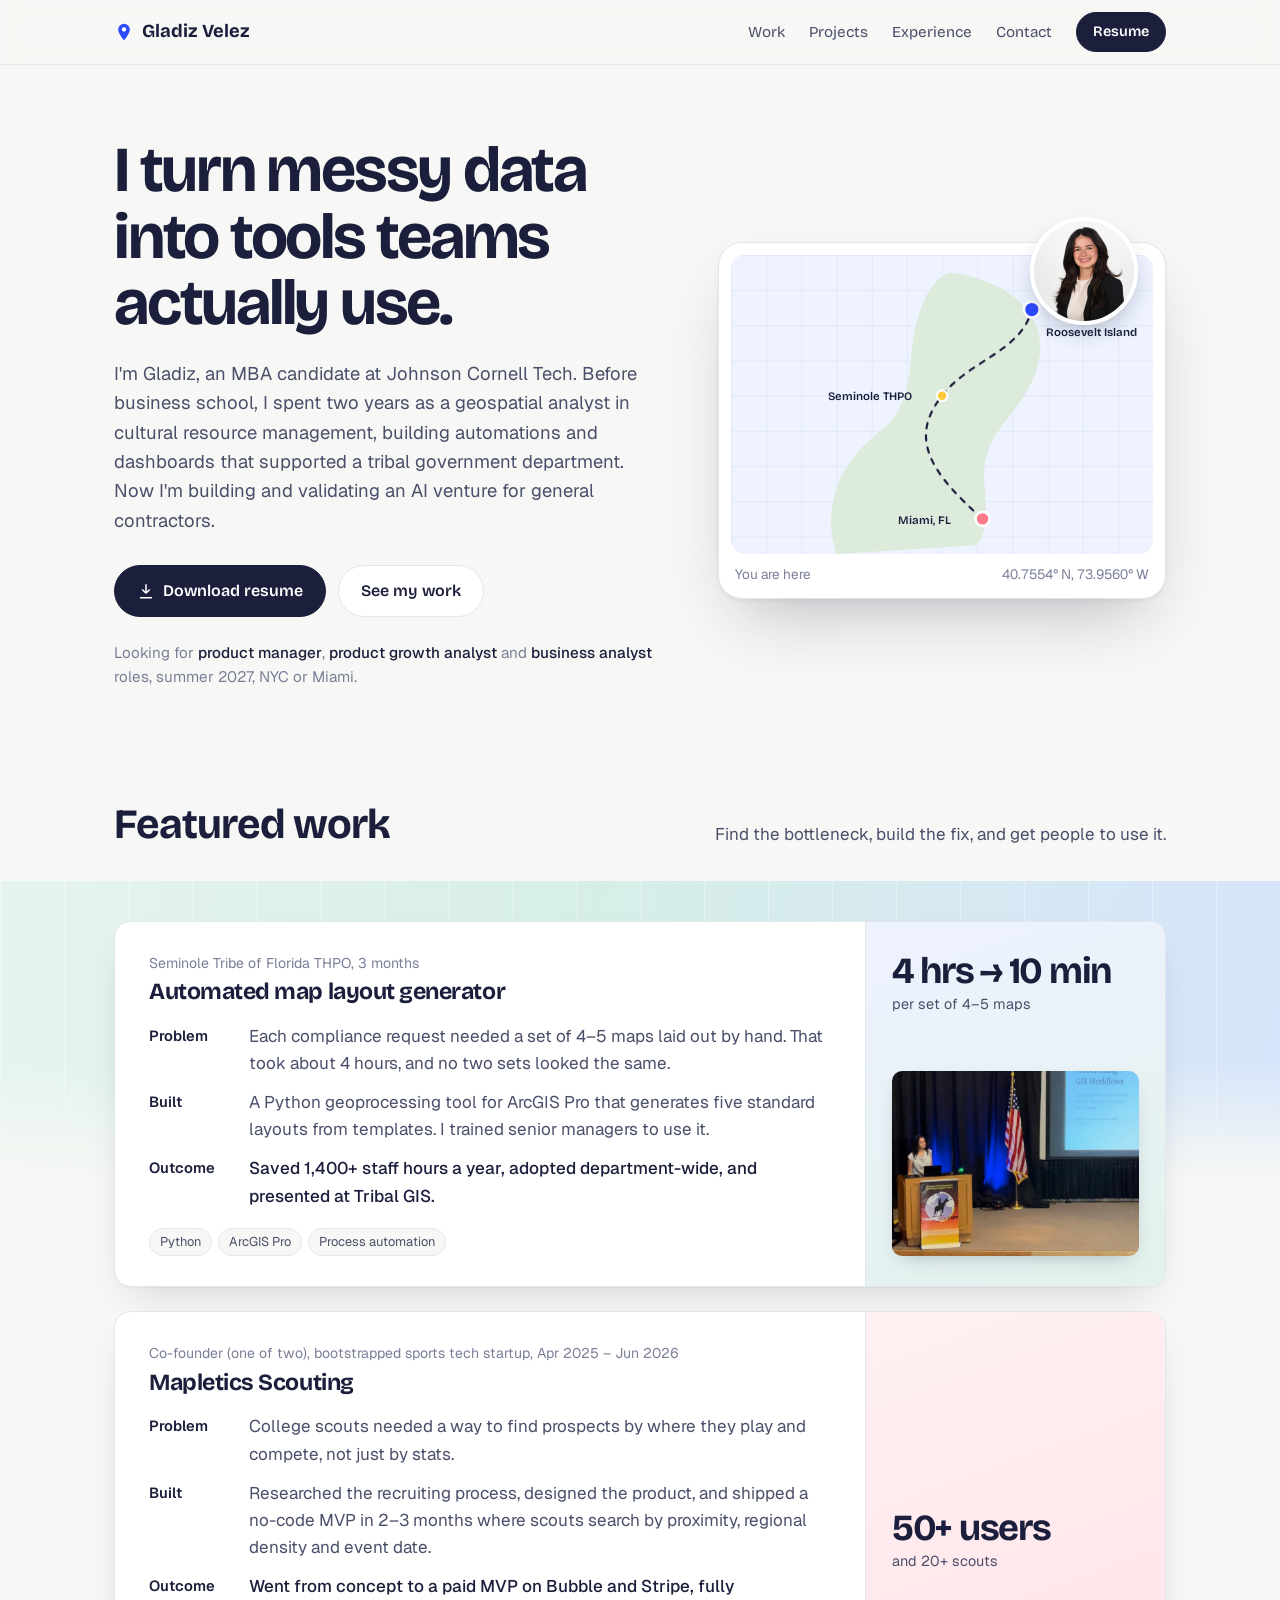
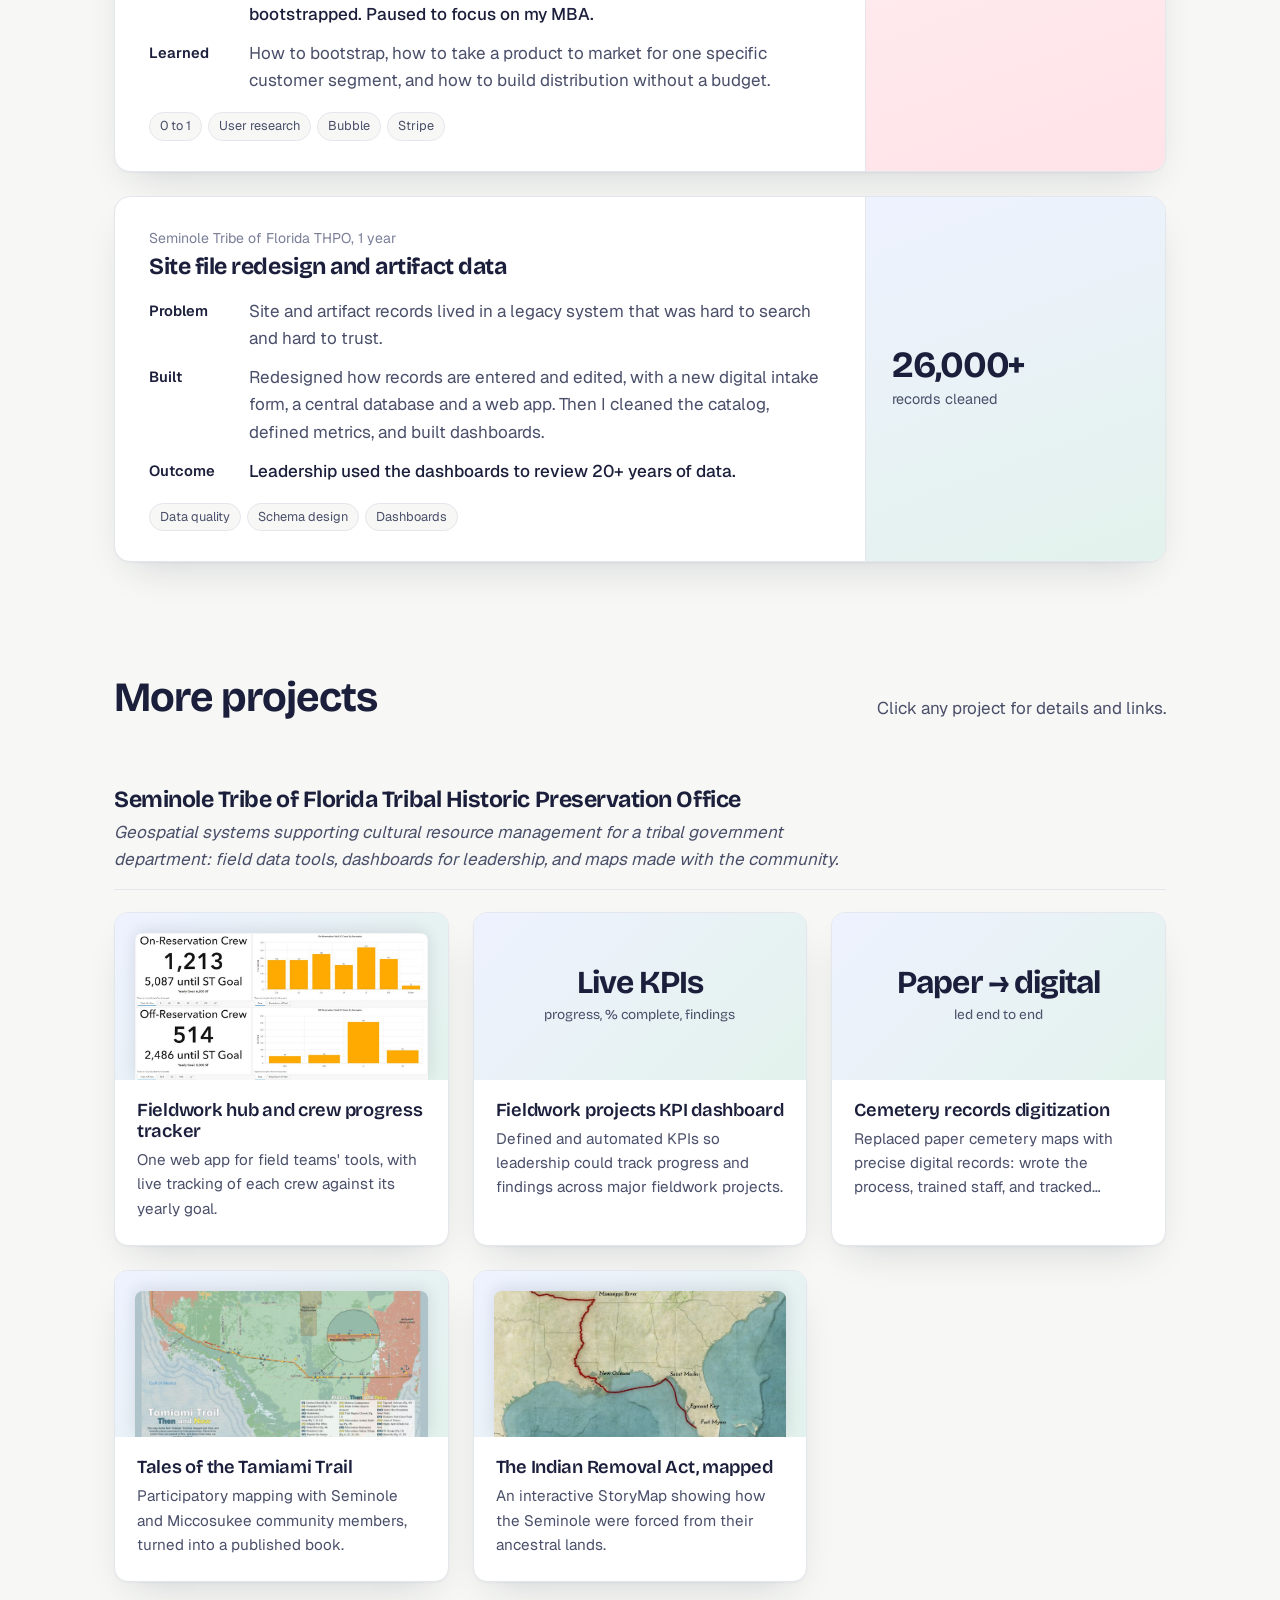
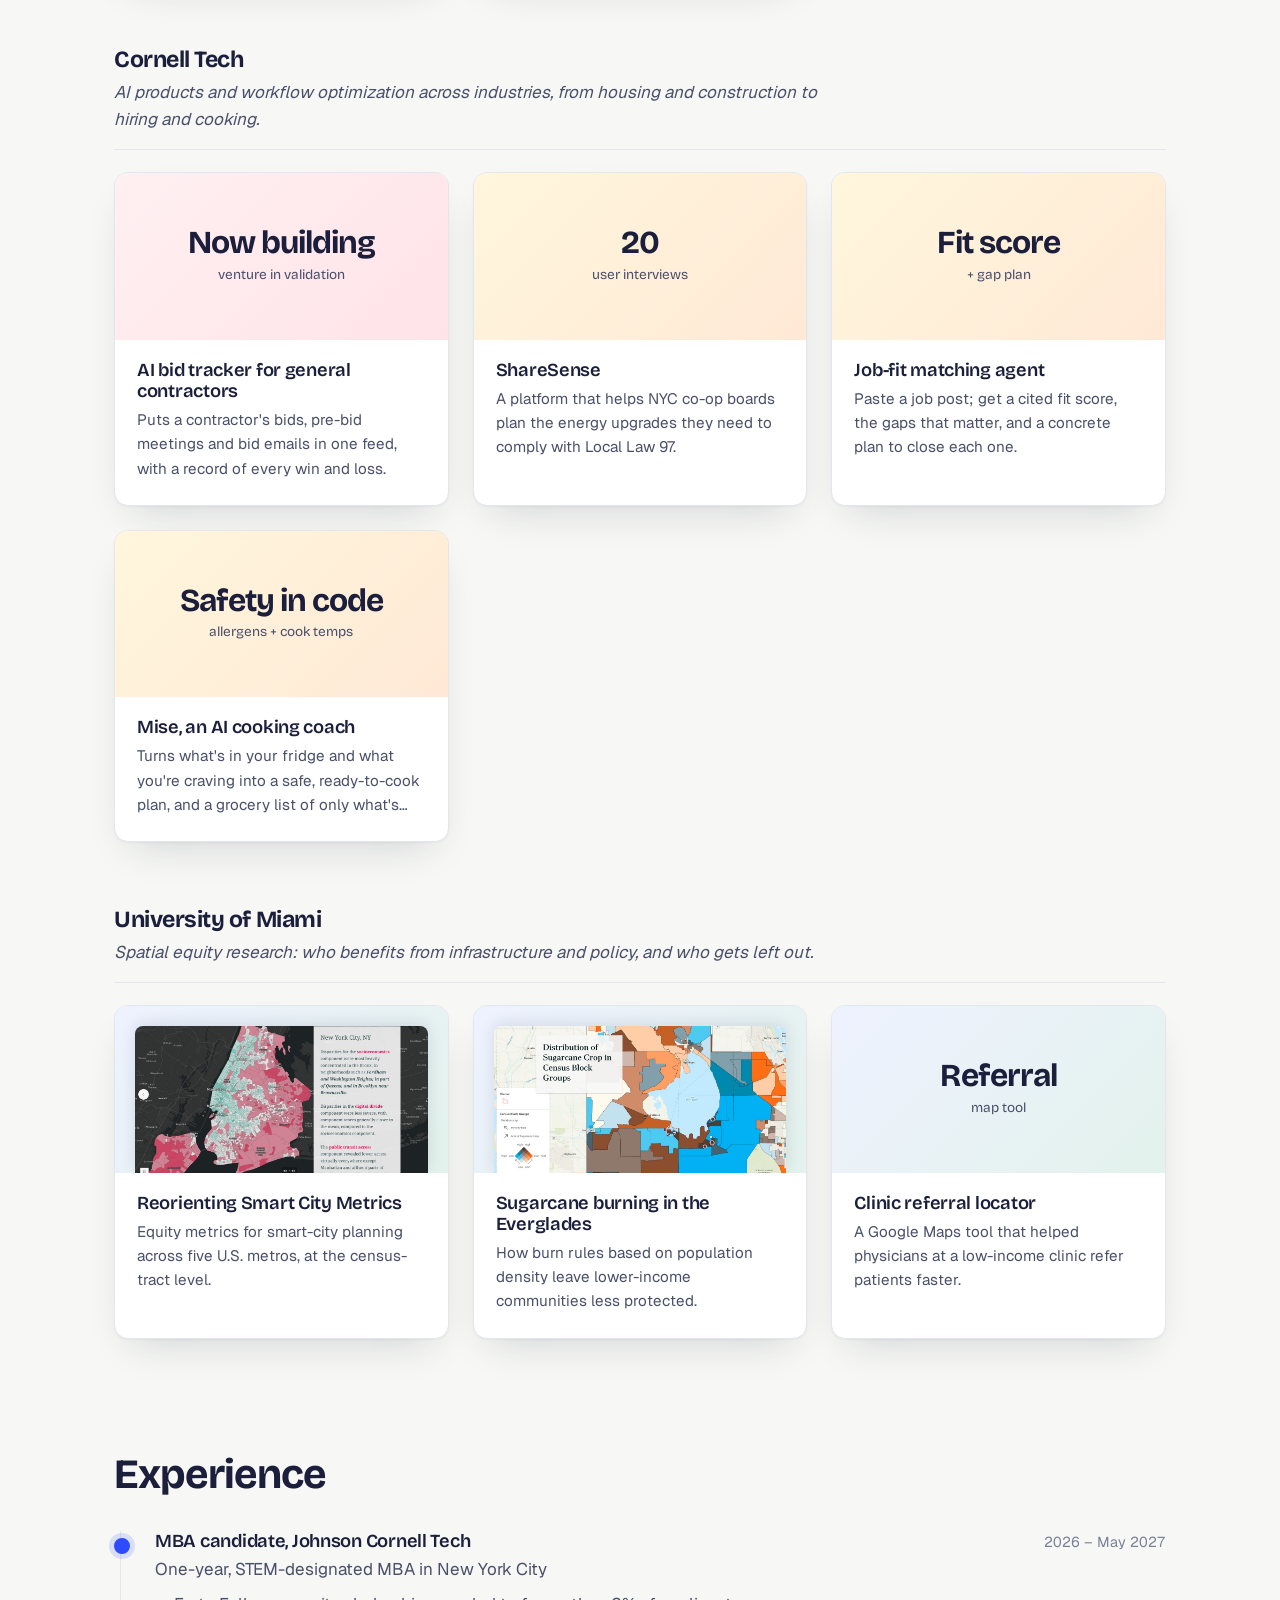
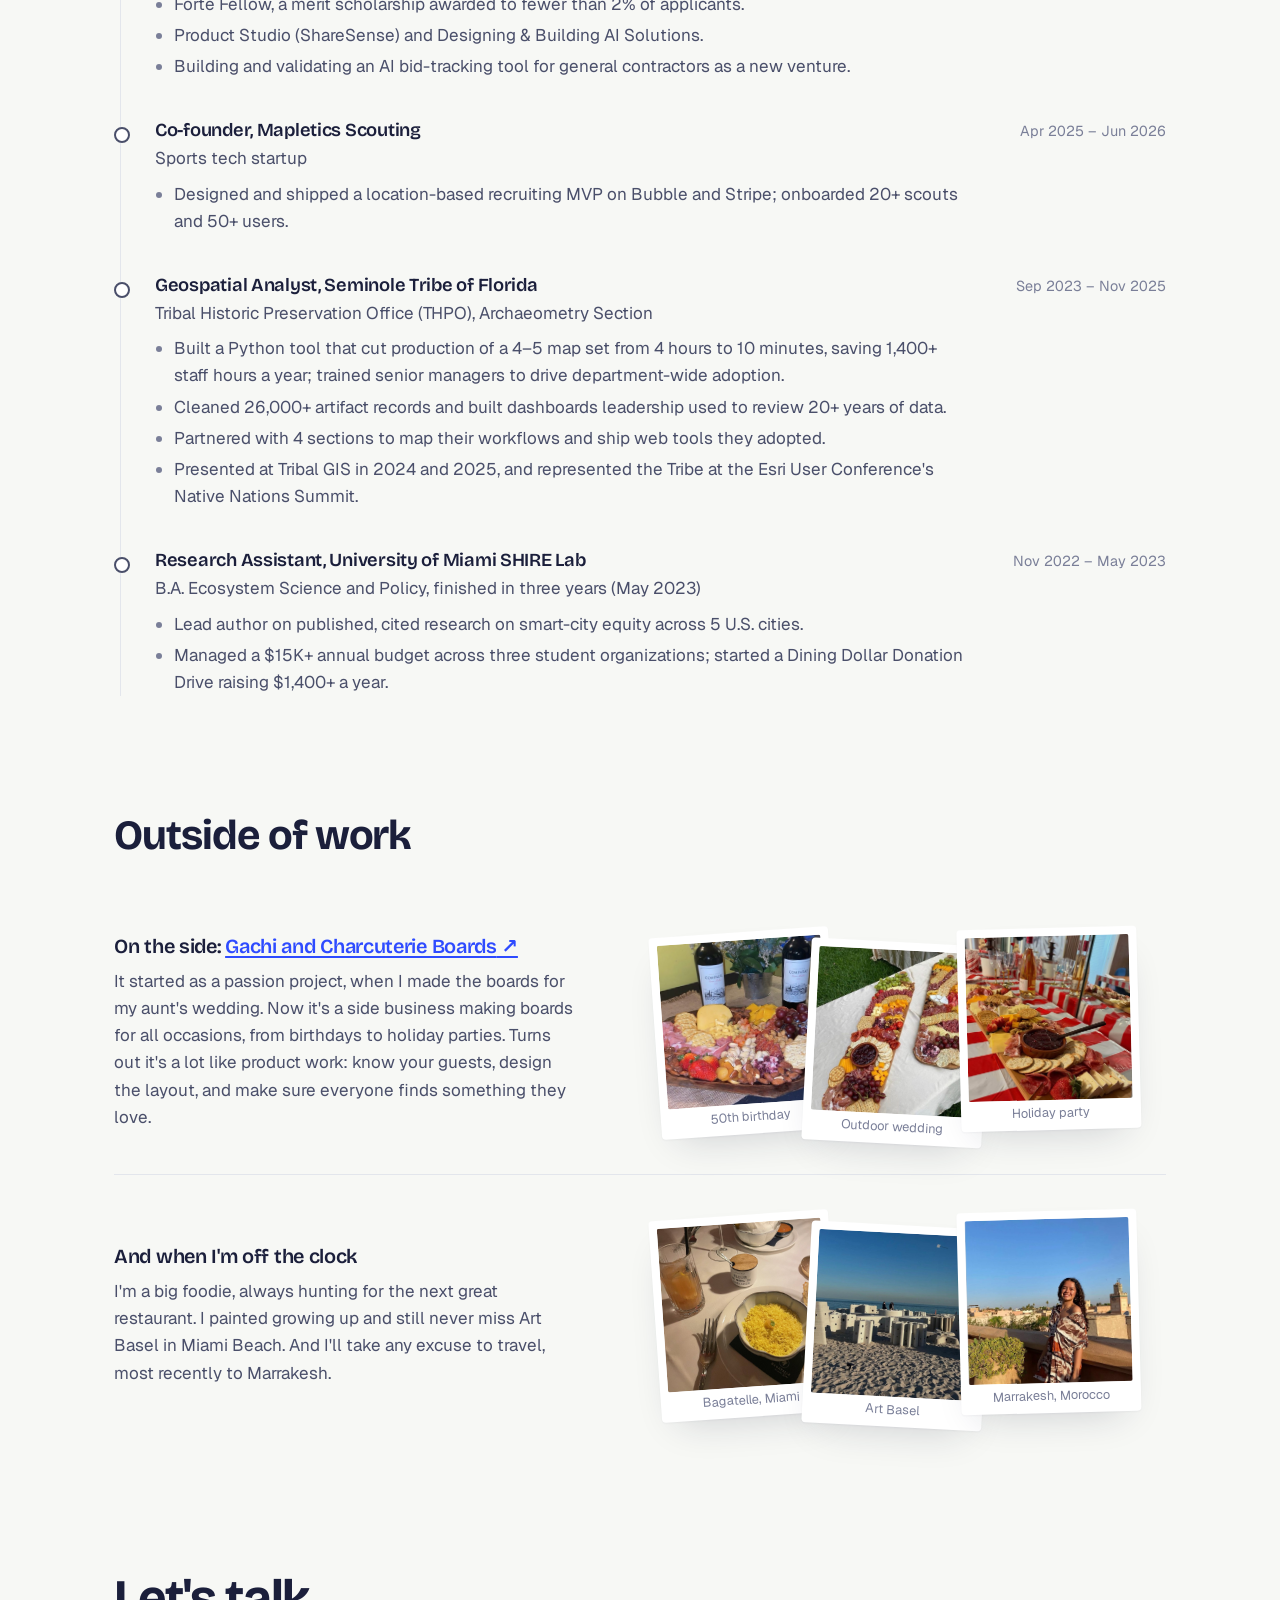
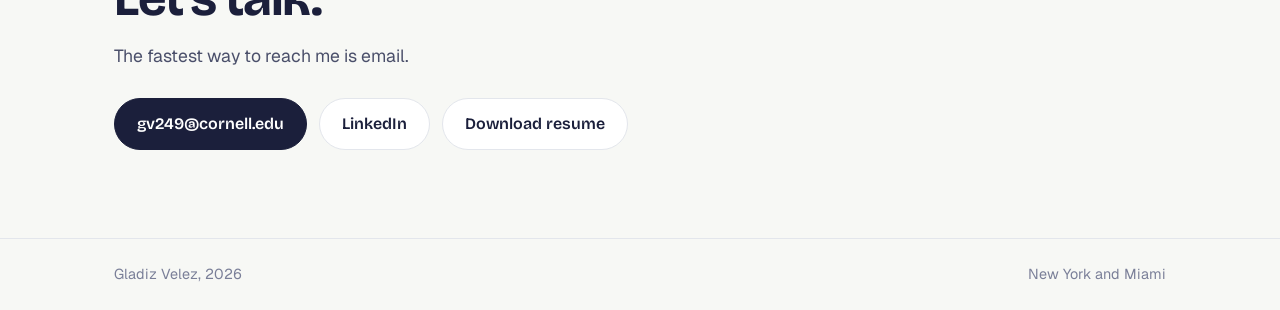
==== commit acb1ee0a: "Mapletics lessons, job-fit and Mise details, plain-language site file, link preview, remove unused i" ====
--- a/index.html
+++ b/index.html
@@ -5,6 +5,13 @@
 <meta name="viewport" content="width=device-width, initial-scale=1">
 <title>Gladiz Velez | Product & Analytics</title>
 <meta name="description" content="Gladiz Velez, Johnson Cornell Tech MBA candidate and former geospatial analyst, looking for product manager, product growth analyst and business analyst roles.">
+<meta property="og:title" content="Gladiz Velez | Product & Analytics">
+<meta property="og:description" content="MBA candidate at Johnson Cornell Tech and former geospatial analyst. I turn messy data into tools teams actually use.">
+<meta property="og:type" content="website">
+<!-- After publishing, change this to the full address, e.g. https://USERNAME.github.io/portfolio/assets/preview.jpg -->
+<meta property="og:image" content="assets/preview.jpg">
+<meta name="twitter:card" content="summary_large_image">
+<link rel="icon" href="data:image/svg+xml,%3Csvg xmlns='http://www.w3.org/2000/svg' viewBox='0 0 24 24'%3E%3Cpath d='M12 2a7 7 0 0 0-7 7c0 5 7 13 7 13s7-8 7-13a7 7 0 0 0-7-7z' fill='%232E4BFF'/%3E%3Ccircle cx='12' cy='9' r='2.6' fill='white'/%3E%3C/svg%3E">
 <link rel="preconnect" href="https://fonts.googleapis.com">
 <link rel="preconnect" href="https://fonts.gstatic.com" crossorigin>
 <link href="https://fonts.googleapis.com/css2?family=Bricolage+Grotesque:opsz,wght@12..96,500;12..96,600;12..96,700&family=Geist:wght@400;500;600&display=swap" rel="stylesheet">
@@ -113,7 +120,7 @@
   .pbo div{display:grid;grid-template-columns:84px 1fr;gap:16px}
   .pbo dt{font-weight:600;font-size:.92rem;padding-top:1px}
   .pbo dd{margin:0;color:var(--ink-soft);max-width:60ch}
-  .pbo div:last-child dd{color:var(--ink);font-weight:500}
+  .pbo .out dd{color:var(--ink);font-weight:500}
   .f-side{display:flex;flex-direction:column;gap:18px;padding:30px 26px;background:linear-gradient(160deg,#EEF2FF,#E3F2EC);border-left:1px solid var(--line)}
   .f-side:not(:has(img)){justify-content:center}
   .f-side.rose{background:linear-gradient(160deg,#FFF0F2,#FFE3E8)}
@@ -417,16 +424,17 @@
      built:"A Python geoprocessing tool for ArcGIS Pro that generates five standard layouts from templates. I trained senior managers to use it.",
      outcome:"Saved 1,400+ staff hours a year, adopted department-wide, and presented at Tribal GIS.",
      tags:["Python","ArcGIS Pro","Process automation"]},
-    {title:"Mapletics Scouting", ctx:"Co-founder (one of two), sports tech startup, Apr 2025 – Jun 2026", tone:"rose",
+    {title:"Mapletics Scouting", ctx:"Co-founder (one of two), bootstrapped sports tech startup, Apr 2025 – Jun 2026", tone:"rose",
      metric:"50+ users", metricLabel:"and 20+ scouts",
      problem:"College scouts needed a way to find prospects by where they play and compete, not just by stats.",
-     built:"Researched the recruiting process, designed the product, and shipped a no-code MVP where scouts search by proximity, regional density and event date.",
-     outcome:"Went from concept to a paid MVP on Bubble and Stripe.",
+     built:"Researched the recruiting process, designed the product, and shipped a no-code MVP in 2–3 months where scouts search by proximity, regional density and event date.",
+     outcome:"Went from concept to a paid MVP on Bubble and Stripe, fully bootstrapped. Paused to focus on my MBA.",
+     learned:"How to bootstrap, how to take a product to market for one specific customer segment, and how to build distribution without a budget.",
      tags:["0 to 1","User research","Bubble","Stripe"]},
     {title:"Site file redesign and artifact data", ctx:"Seminole Tribe of Florida THPO, 1 year",
      metric:"26,000+", metricLabel:"records cleaned",
      problem:"Site and artifact records lived in a legacy system that was hard to search and hard to trust.",
-     built:"Redesigned the intake-to-editing workflow (Survey123, branch-versioned geodatabase, Experience Builder app), cleaned the catalog, defined metrics, and built dashboards.",
+     built:"Redesigned how records are entered and edited, with a new digital intake form, a central database and a web app. Then I cleaned the catalog, defined metrics, and built dashboards.",
      outcome:"Leadership used the dashboards to review 20+ years of data.",
      tags:["Data quality","Schema design","Dashboards"]}
   ],
@@ -461,17 +469,17 @@
      short:"A platform that helps NYC co-op boards plan the energy upgrades they need to comply with Local Law 97.",
      body:"<p>Under Local Law 97, New York City's building emissions law, co-op buildings need energy upgrades to stay compliant. ShareSense helps co-op boards plan which upgrades to make and when. Our team ran 20 user interviews to shape the product.</p>",
      tags:["Climate tech","Proptech","User research"]},
-    {title:"Job-fit matching agent", ctx:"Designing & Building AI Solutions", fact:["AI","agent"], tone:"warm",
-     short:"An AI agent that helps job seekers judge how well a role fits their background and goals.",
-     body:"<p>An AI agent that compares a job seeker's background and goals with a role and explains how well they match.</p>",
-     tags:["AI agents","Hiring"]},
-    {title:"Mise, an AI cooking coach", ctx:"Course project", fact:["Claude Code","plugin"], tone:"warm",
-     short:"A plugin that coaches you through meal planning and cooking.",
-     body:"<p>A Claude Code plugin that acts as a cooking coach, helping with meal planning and cooking.</p>",
-     tags:["AI","Plugin"]}
+    {title:"Job-fit matching agent", ctx:"Designing & Building AI Solutions", fact:["Fit score","+ gap plan"], tone:"warm",
+     short:"Paste a job post; get a cited fit score, the gaps that matter, and a concrete plan to close each one.",
+     body:"<p><b>In:</b> a job listing, pasted or as a link. The agent loads my resume and Cornell Tech curriculum automatically every run.</p><p><b>Out:</b> one structured brief in five parts:</p><ol style='color:var(--ink-soft);padding-left:1.2em;margin:0 0 1em'><li>Company and role summary, sourced from the web with citations.</li><li>A weighted fit score, with every requirement rated Have, Partial or Gap and backed by resume evidence.</li><li>Gaps, split into must-have and nice-to-have, each labeled as a knowledge gap or an experience gap.</li><li>Which gaps my MBA closes, and which it doesn't.</li><li>A gap-closing plan matched to the gap type: an internship or studio project for experience gaps, a class or course for knowledge gaps, never a certificate for an experience gap.</li></ol><p>It then offers to save the brief, so they build up across a job search.</p>",
+     tags:["AI agents","Structured output","Hiring"]},
+    {title:"Mise, an AI cooking coach", ctx:"Course project, Claude Code plugin", fact:["Safety in code","allergens + cook temps"], tone:"warm",
+     short:"Turns what's in your fridge and what you're craving into a safe, ready-to-cook plan, and a grocery list of only what's missing.",
+     body:"<p>A cooking coach for people who don't love cooking: air-fryer-first, sauce-forward, quick recipes.</p><ul style='color:var(--ink-soft);padding-left:1.2em;margin:0 0 1em'><li><b>One agent per meal.</b> Each meal gets its own agent, which picks a recipe based on your pantry, your craving and your restrictions.</li><li><b>One grocery list.</b> A reconciler pools every recipe's ingredients and subtracts your pantry once, so shared items count once and you only buy what's missing.</li><li><b>Safety enforced in code.</b> Two scripts check the work so the model isn't policing itself: one catches hidden allergens (soy blocks soy sauce, egg blocks mayo), the other checks cooking temperatures against USDA guidelines.</li></ul><p>Those safety checks are the differentiator. A chatbot can suggest recipes; few tools guarantee a soy-allergic user never sees soy sauce.</p>",
+     tags:["Multi-agent","Python","Guardrails"]}
   ],
   miami:[
-    {title:"Reorienting Smart City Metrics", ctx:"Published and cited · Lead author", imgs:["smart-city-nyc.jpg"],
+    {title:"Reorienting Smart City Metrics", ctx:"Published and cited, lead author", imgs:["smart-city-nyc.jpg"],
      short:"Equity metrics for smart-city planning across five U.S. metros, at the census-tract level.",
      body:"<p>Using socioeconomic, transit and digital-divide data for San Jose, New York, Miami, Seattle and Denver, we built a PCA-based disparity index and mapped it to show which communities were least likely to benefit from current smart-city investment. Supported by the College of Arts &amp; Sciences Summer Research Program.</p>"+link(L.paper,"Read the paper"),
      tags:["PCA","SPSS","ArcGIS Pro","Published research"]},
@@ -496,7 +504,8 @@
       <dl class="pbo">
         <div><dt>Problem</dt><dd>${p.problem}</dd></div>
         <div><dt>Built</dt><dd>${p.built}</dd></div>
-        <div><dt>Outcome</dt><dd>${p.outcome}</dd></div>
+        <div class="out"><dt>Outcome</dt><dd>${p.outcome}</dd></div>
+        ${p.learned?`<div><dt>Learned</dt><dd>${p.learned}</dd></div>`:''}
       </dl>
       <div class="tags">${p.tags.map(t=>`<span>${t}</span>`).join('')}</div>
     </div>
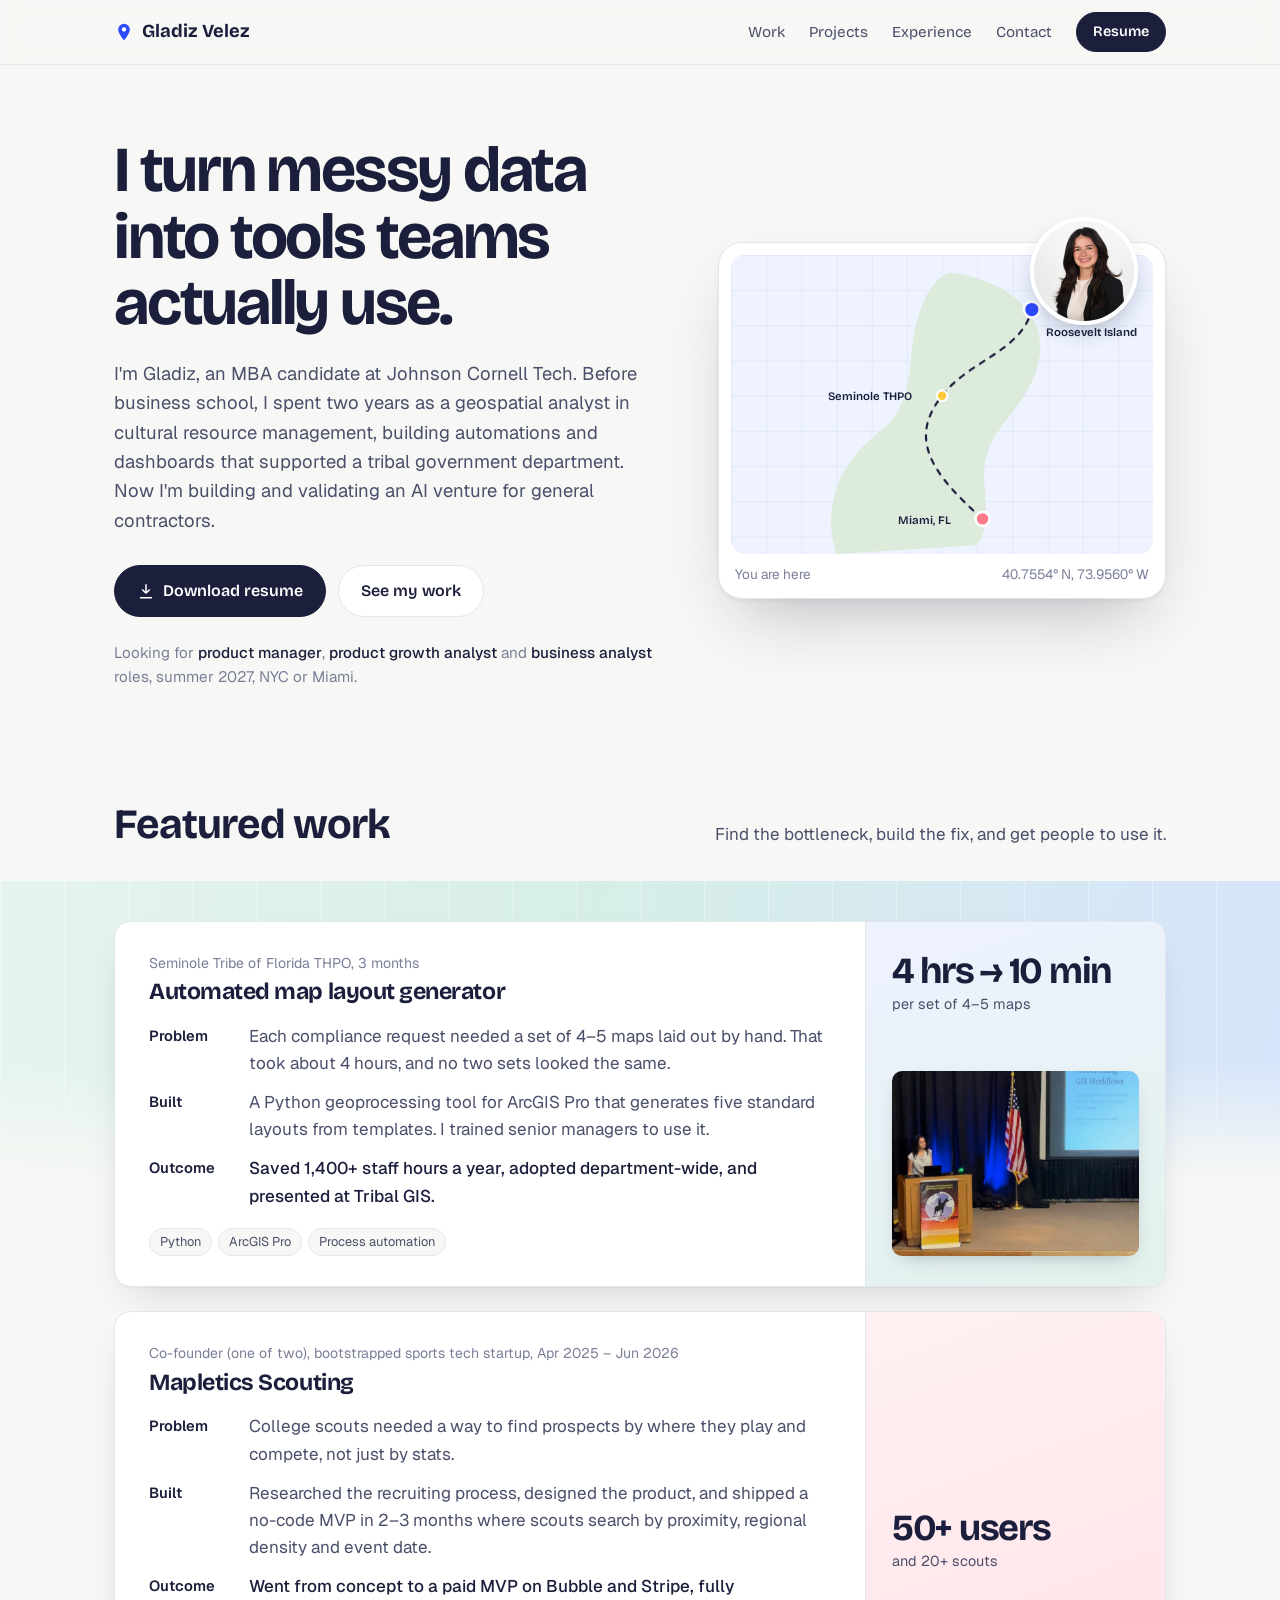
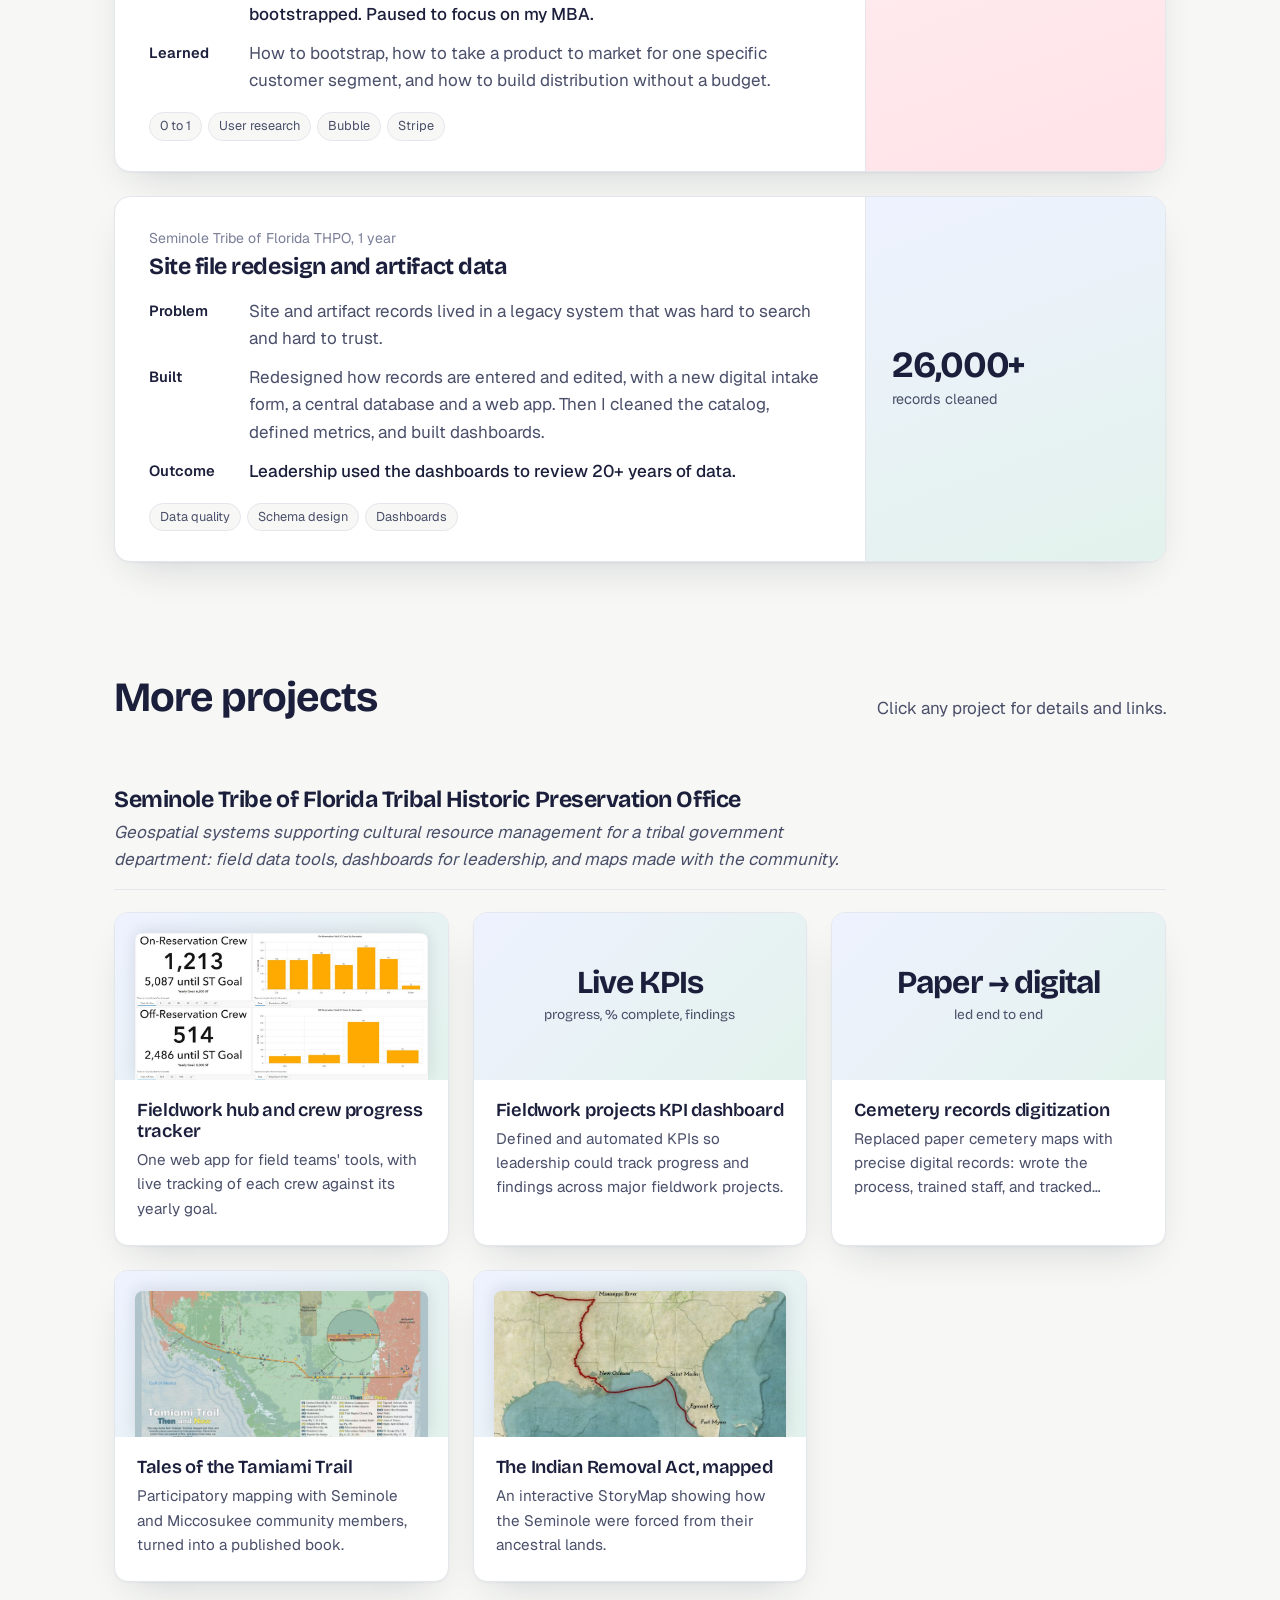
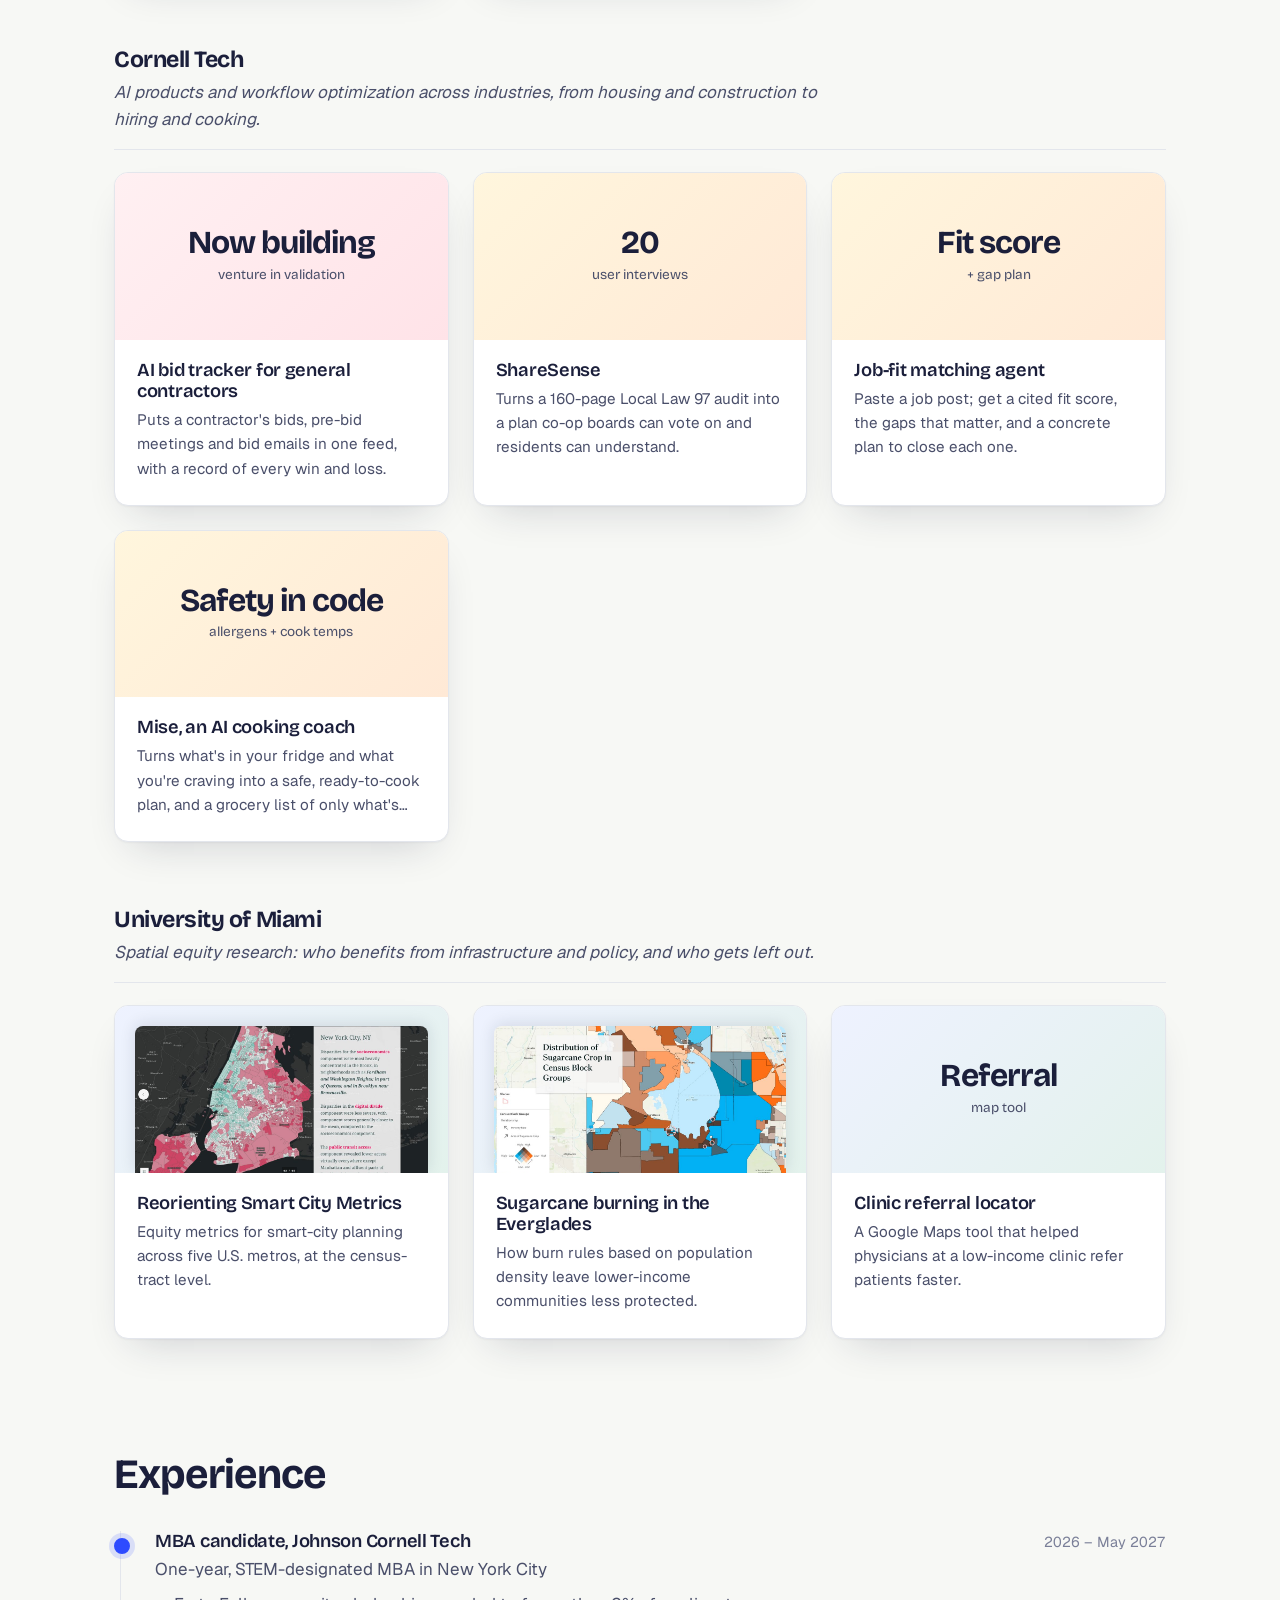
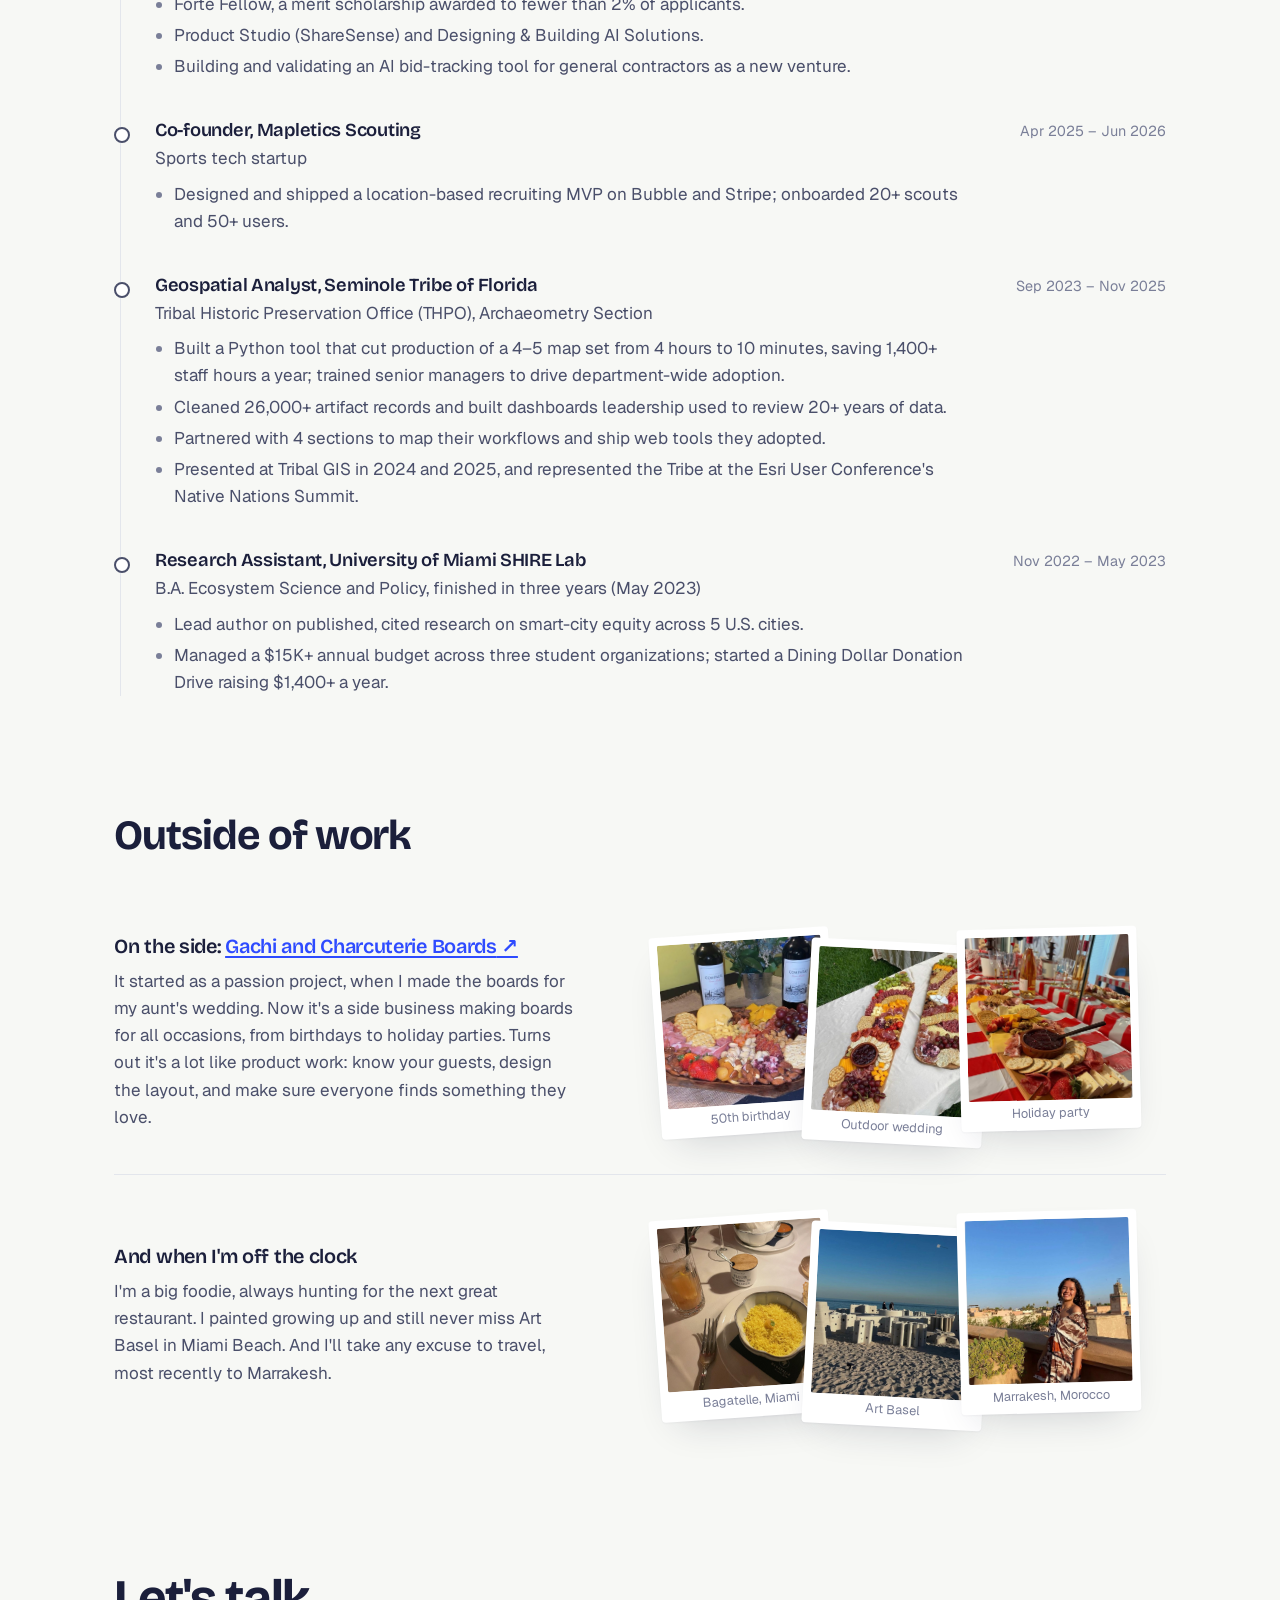
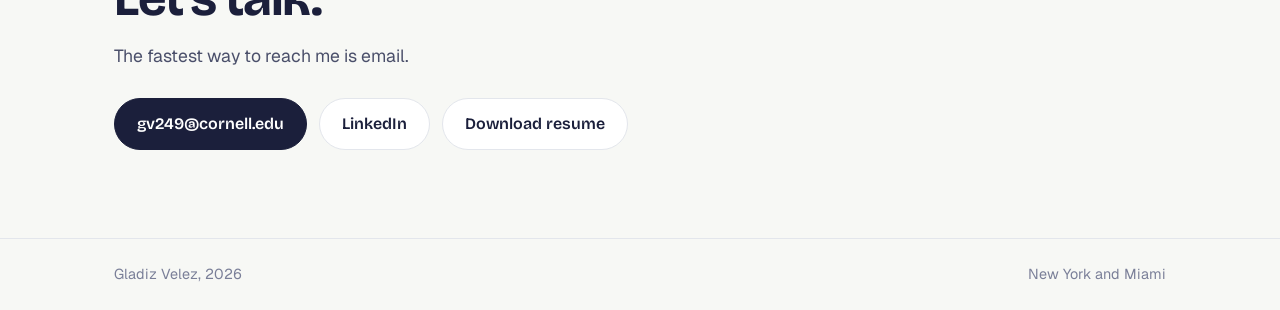
==== commit 7bf76aa8: "ShareSense: problem, idea, business model, riskiest assumption Co-Authored-By: Claude Opus 5.5 <nore" ====
--- a/index.html
+++ b/index.html
@@ -465,10 +465,10 @@
      short:"Puts a contractor's bids, pre-bid meetings and bid emails in one feed, with a record of every win and loss.",
      body:"<p><b>Problem.</b> General contractors track bids across spreadsheets and inboxes. They miss deadlines, lose pre-bid details, and rarely learn why they lost a bid. Few tools combine bid discovery, email tracking and a win/loss record in one place.</p><p><b>What I'm building.</b> An AI tool that pulls bids and pre-bid meetings from listings and emails into one feed, and logs every win and loss so contractors can see patterns over time. It also covers small cities and towns that bigger bid platforms ignore.</p><p><b>Where it is.</b> It started in Cornell Tech's Designing &amp; Building AI Solutions course. I developed it with a general contractor who is ready to pay for it, and next I'm testing it with contractors outside my network.</p>",
      tags:["Venture","AI","Construction tech","Customer discovery"]},
-    {title:"ShareSense", ctx:"Product Studio", fact:["20","user interviews"], tone:"warm",
-     short:"A platform that helps NYC co-op boards plan the energy upgrades they need to comply with Local Law 97.",
-     body:"<p>Under Local Law 97, New York City's building emissions law, co-op buildings need energy upgrades to stay compliant. ShareSense helps co-op boards plan which upgrades to make and when. Our team ran 20 user interviews to shape the product.</p>",
-     tags:["Climate tech","Proptech","User research"]},
+    {title:"ShareSense", ctx:"Product Studio, team of three, business design stage", fact:["20","user interviews"], tone:"warm",
+     short:"Turns a 160-page Local Law 97 audit into a plan co-op boards can vote on and residents can understand.",
+     body:"<p><b>Problem.</b> NYC property managers have to get Local Law 97 upgrades approved by co-op boards that can't read the plan. Today that means a 160-page audit that costs $24–50K, free tools that stop at building totals, or a memo written by hand. Shareholders pay through their maintenance fees, yet none of the 8 we met had been told. About 146 of 244 NYC co-ops with 30–150 units are already over the 2030 emissions cap.</p><p><b>Idea.</b> A board pack: a short memo the board can vote on, plus a phone-friendly explainer that shows each resident their cost per share, the timing and the disruption.</p><p><b>Business model.</b> Property managers pay about $500 per building a year, far below consultant fees, with roughly 82% left after running costs. We start with managers of 30–150-unit co-ops that already have an audit, and one simple decision: LED fixtures and boiler controls.</p><p><b>Riskiest assumption we're testing:</b> that property managers will pay $500 per building a year. We're validating the business before building, informed by 20 interviews with consultants, board members and residents.</p>",
+     tags:["Business model","Customer discovery","Climate tech","Proptech"]},
     {title:"Job-fit matching agent", ctx:"Designing & Building AI Solutions", fact:["Fit score","+ gap plan"], tone:"warm",
      short:"Paste a job post; get a cited fit score, the gaps that matter, and a concrete plan to close each one.",
      body:"<p><b>In:</b> a job listing, pasted or as a link. The agent loads my resume and Cornell Tech curriculum automatically every run.</p><p><b>Out:</b> one structured brief in five parts:</p><ol style='color:var(--ink-soft);padding-left:1.2em;margin:0 0 1em'><li>Company and role summary, sourced from the web with citations.</li><li>A weighted fit score, with every requirement rated Have, Partial or Gap and backed by resume evidence.</li><li>Gaps, split into must-have and nice-to-have, each labeled as a knowledge gap or an experience gap.</li><li>Which gaps my MBA closes, and which it doesn't.</li><li>A gap-closing plan matched to the gap type: an internship or studio project for experience gaps, a class or course for knowledge gaps, never a certificate for an experience gap.</li></ol><p>It then offers to save the brief, so they build up across a job search.</p>",
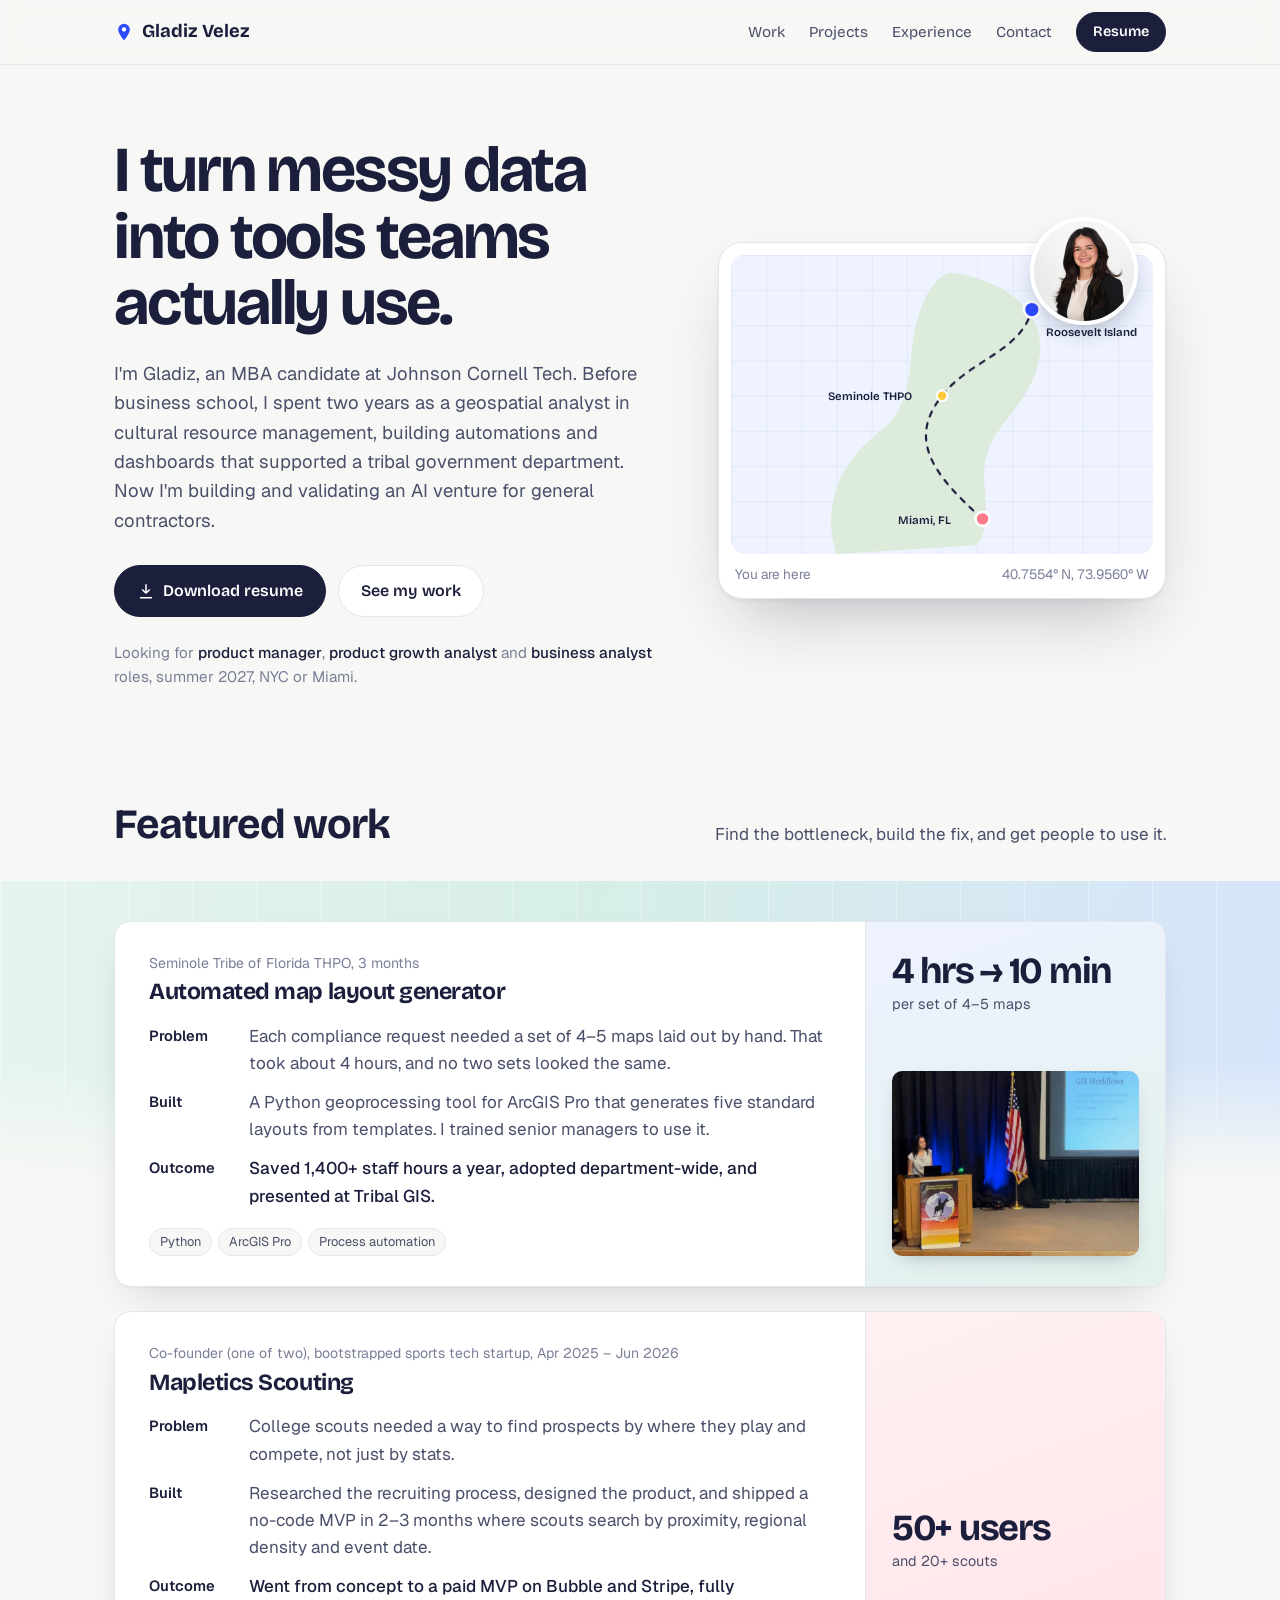
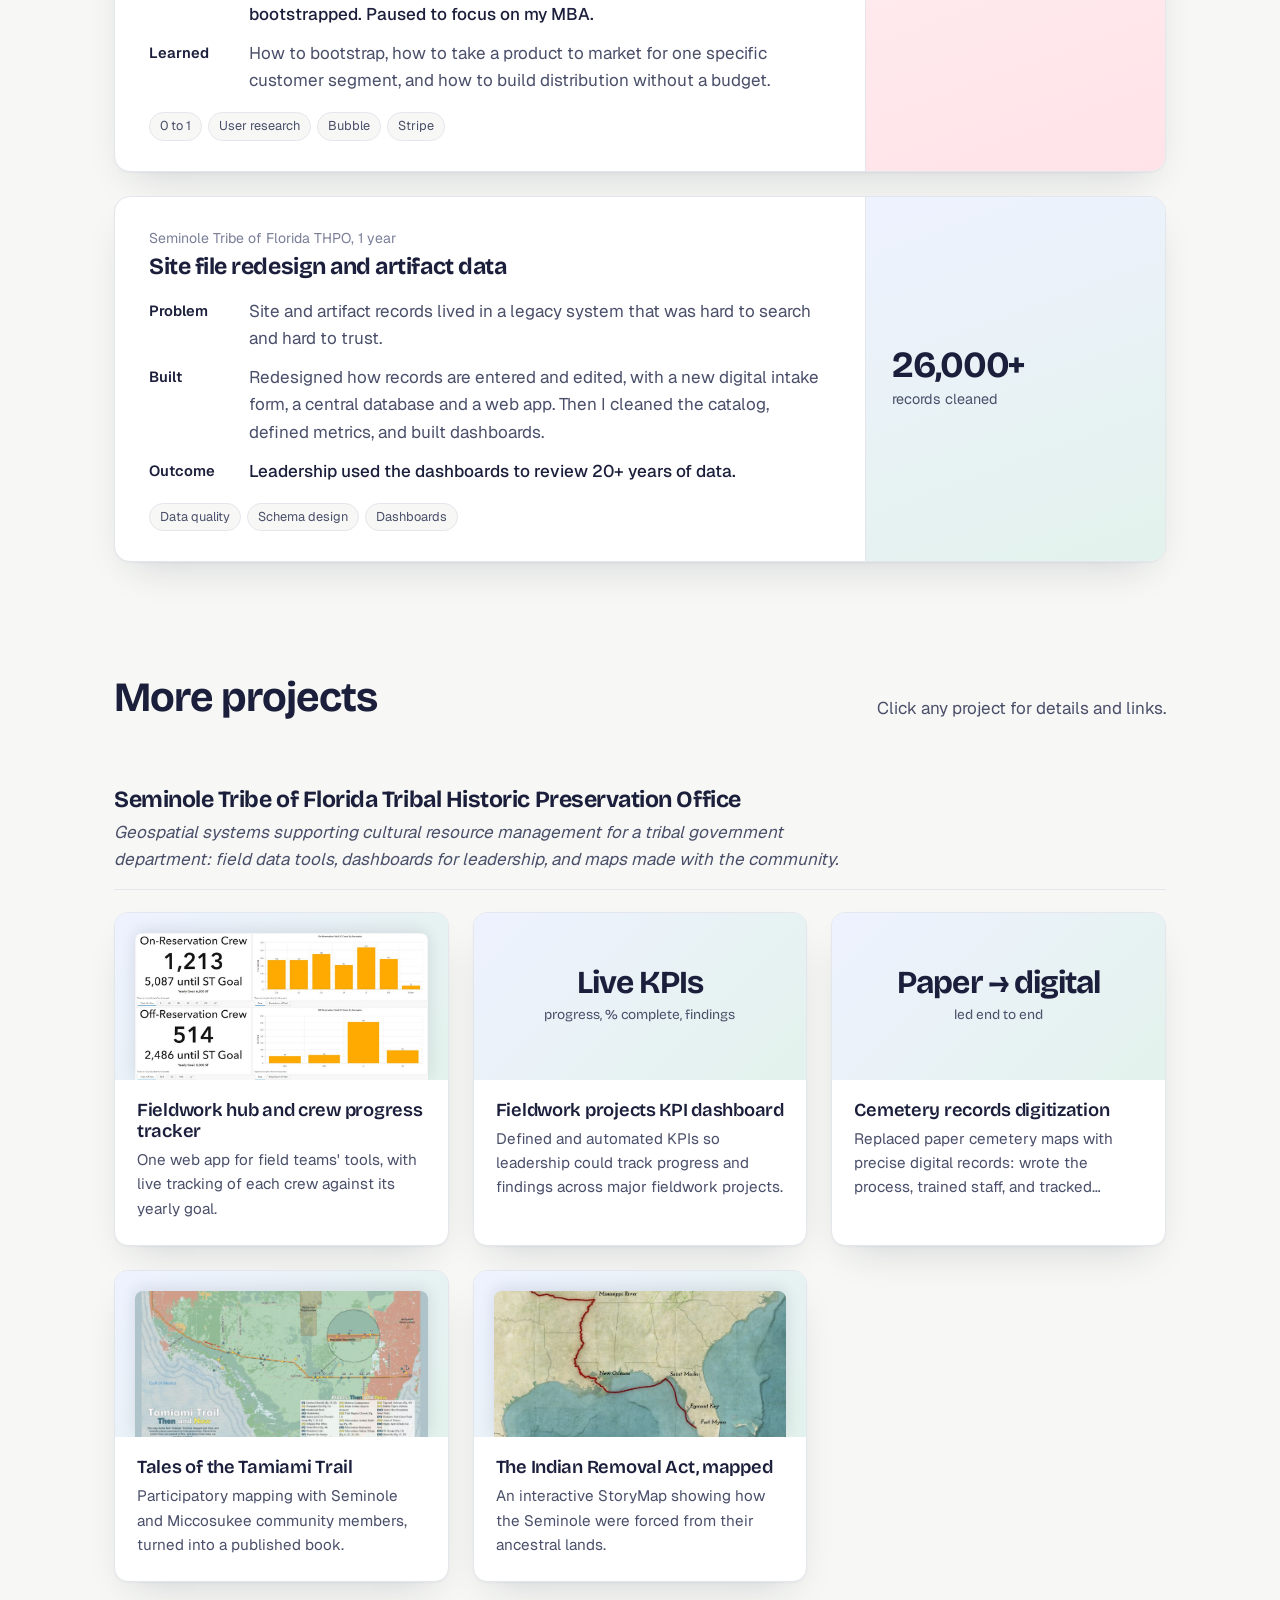
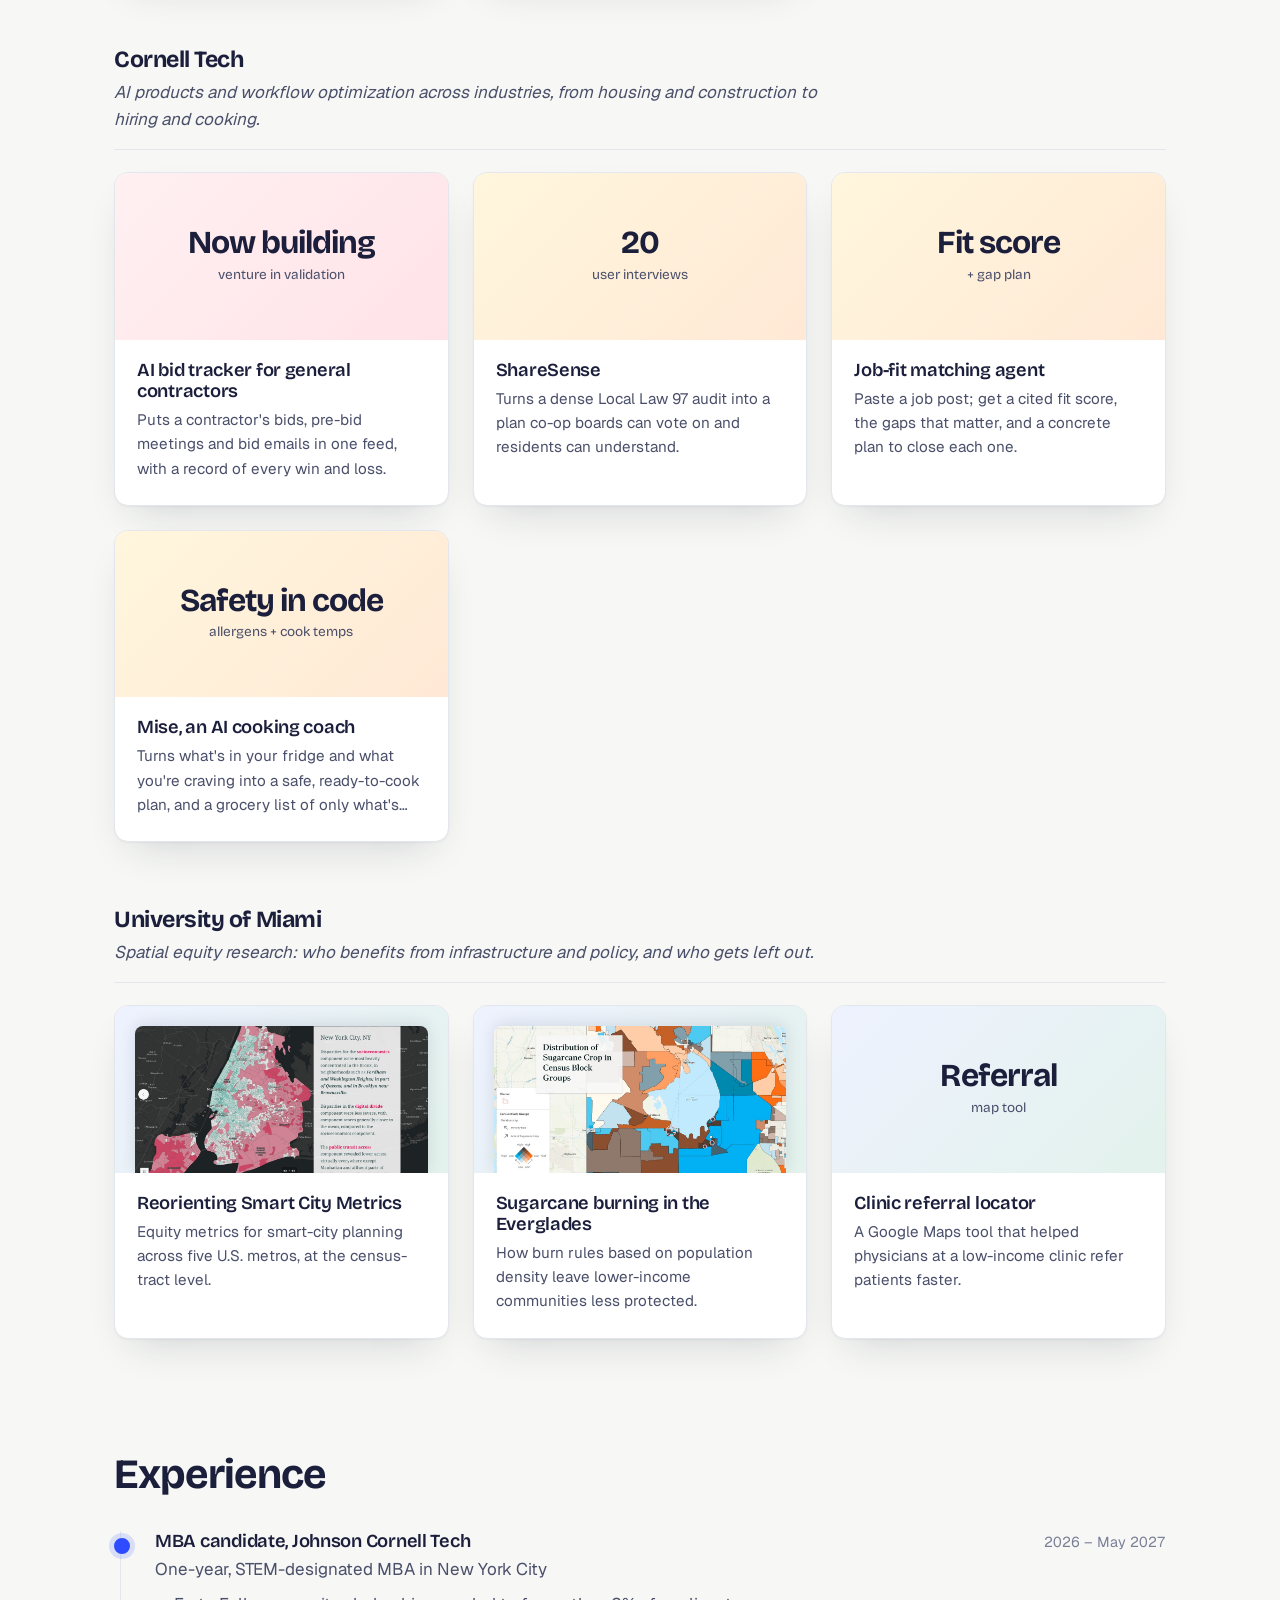
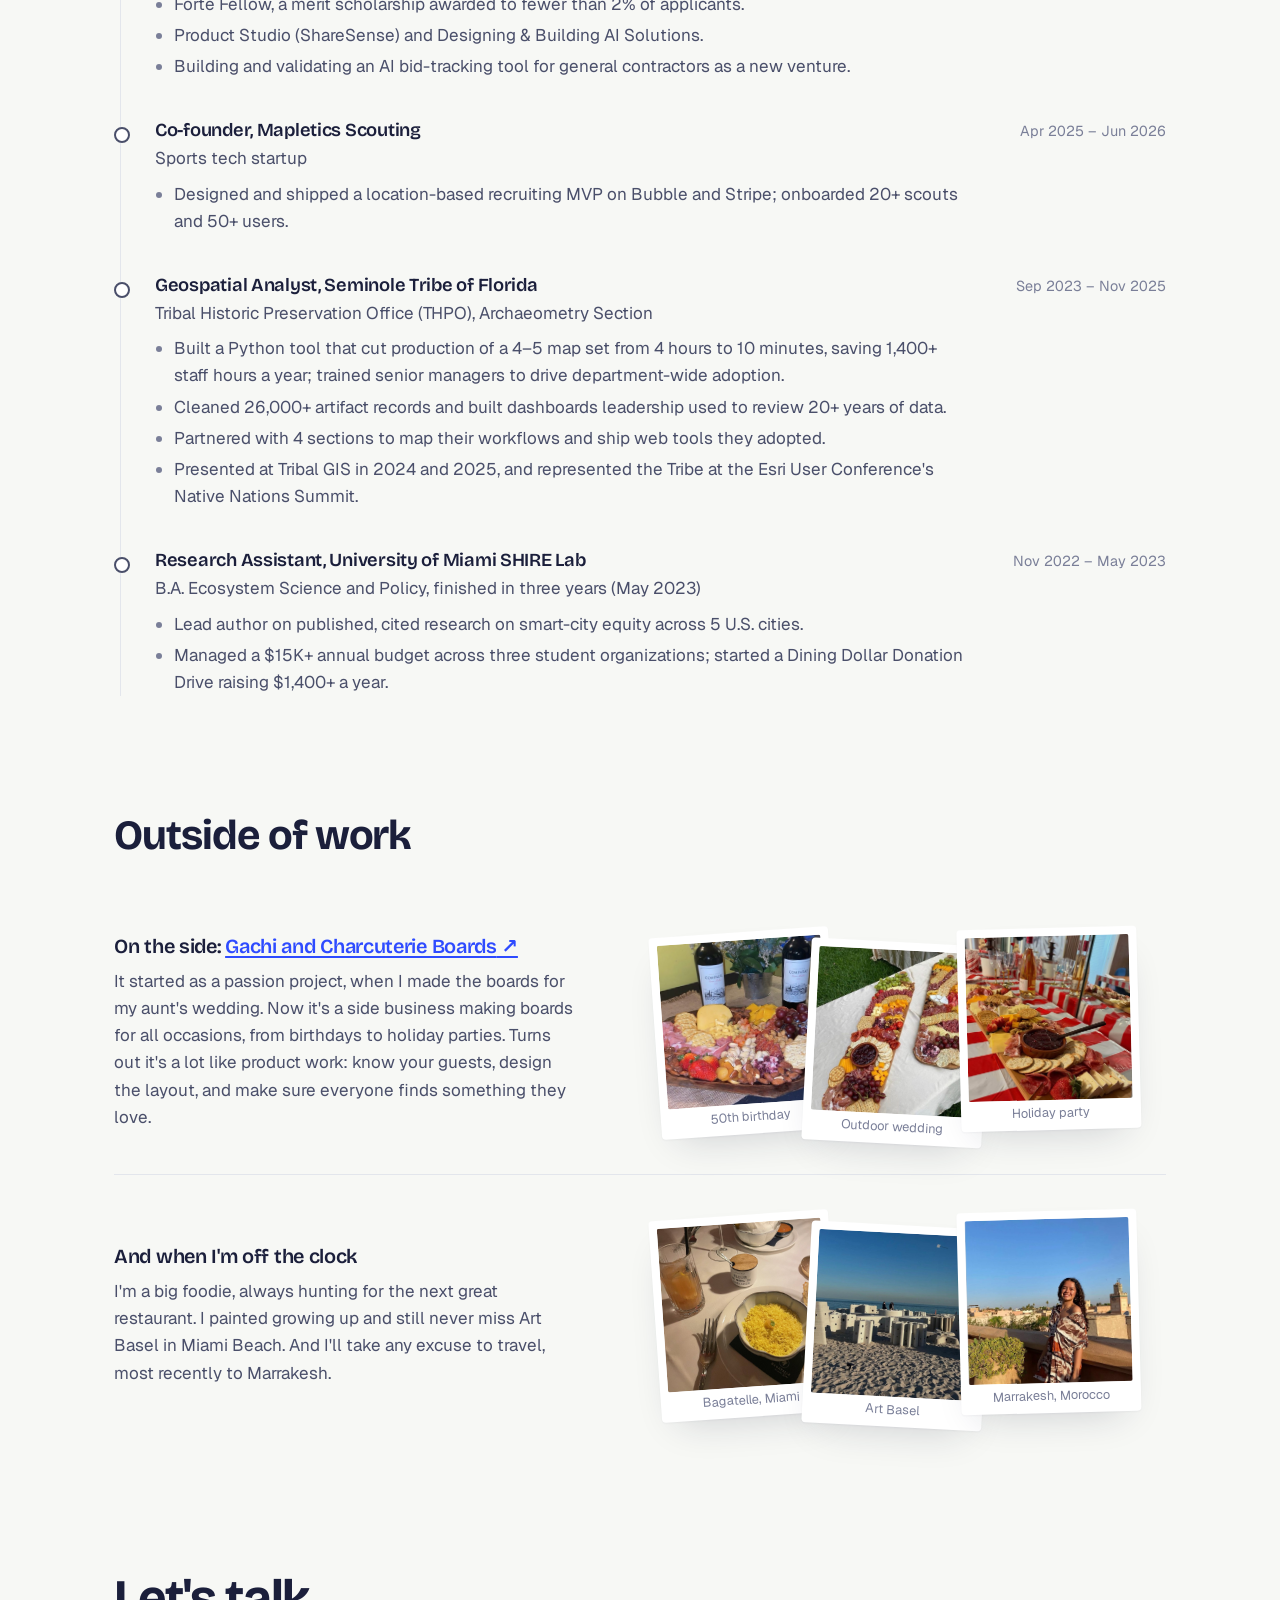
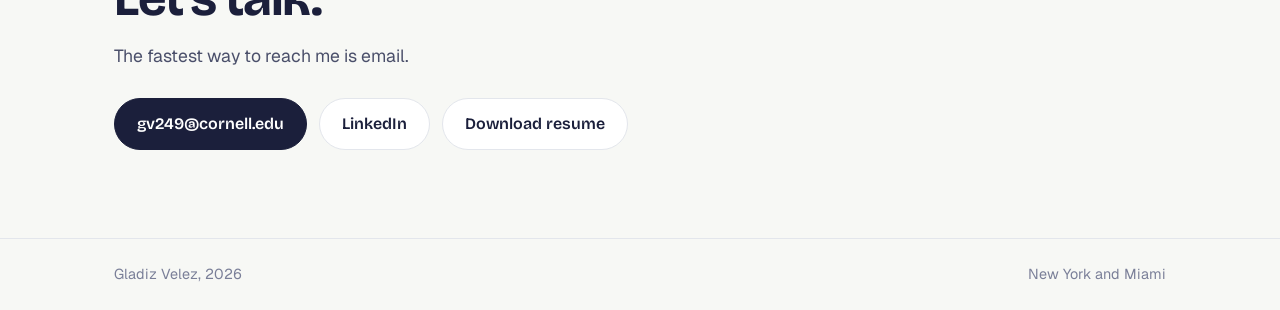
==== commit ad69abb4: "ShareSense: keep figures general until validated Co-Authored-By: Claude Opus 5.5 <noreply@anthropic." ====
--- a/index.html
+++ b/index.html
@@ -465,9 +465,9 @@
      short:"Puts a contractor's bids, pre-bid meetings and bid emails in one feed, with a record of every win and loss.",
      body:"<p><b>Problem.</b> General contractors track bids across spreadsheets and inboxes. They miss deadlines, lose pre-bid details, and rarely learn why they lost a bid. Few tools combine bid discovery, email tracking and a win/loss record in one place.</p><p><b>What I'm building.</b> An AI tool that pulls bids and pre-bid meetings from listings and emails into one feed, and logs every win and loss so contractors can see patterns over time. It also covers small cities and towns that bigger bid platforms ignore.</p><p><b>Where it is.</b> It started in Cornell Tech's Designing &amp; Building AI Solutions course. I developed it with a general contractor who is ready to pay for it, and next I'm testing it with contractors outside my network.</p>",
      tags:["Venture","AI","Construction tech","Customer discovery"]},
-    {title:"ShareSense", ctx:"Product Studio, team of three, business design stage", fact:["20","user interviews"], tone:"warm",
-     short:"Turns a 160-page Local Law 97 audit into a plan co-op boards can vote on and residents can understand.",
-     body:"<p><b>Problem.</b> NYC property managers have to get Local Law 97 upgrades approved by co-op boards that can't read the plan. Today that means a 160-page audit that costs $24–50K, free tools that stop at building totals, or a memo written by hand. Shareholders pay through their maintenance fees, yet none of the 8 we met had been told. About 146 of 244 NYC co-ops with 30–150 units are already over the 2030 emissions cap.</p><p><b>Idea.</b> A board pack: a short memo the board can vote on, plus a phone-friendly explainer that shows each resident their cost per share, the timing and the disruption.</p><p><b>Business model.</b> Property managers pay about $500 per building a year, far below consultant fees, with roughly 82% left after running costs. We start with managers of 30–150-unit co-ops that already have an audit, and one simple decision: LED fixtures and boiler controls.</p><p><b>Riskiest assumption we're testing:</b> that property managers will pay $500 per building a year. We're validating the business before building, informed by 20 interviews with consultants, board members and residents.</p>",
+    {title:"ShareSense", ctx:"Product Studio, team project, business design stage", fact:["20","user interviews"], tone:"warm",
+     short:"Turns a dense Local Law 97 audit into a plan co-op boards can vote on and residents can understand.",
+     body:"<p><b>Problem.</b> NYC property managers have to get Local Law 97 upgrades approved by co-op boards that can't easily read the plan. Today that means a long, expensive audit, free tools that stop at building totals, or a memo written by hand. Shareholders end up paying through their maintenance fees, often without being told. Many mid-size NYC co-ops are already on track to exceed the 2030 emissions cap.</p><p><b>Idea.</b> A board pack: a short memo the board can vote on, plus a phone-friendly explainer that shows each resident their cost, the timing and the disruption.</p><p><b>Business model.</b> An annual subscription for property managers, priced well below consultant fees. We'd start with managers of mid-size co-ops that already have an audit, and one simple decision such as lighting or boiler upgrades.</p><p><b>Where it is.</b> We're validating the business before building it. Our riskiest assumption is that property managers will pay for this, and 20 interviews with consultants, board members and residents are shaping the answer.</p>",
      tags:["Business model","Customer discovery","Climate tech","Proptech"]},
     {title:"Job-fit matching agent", ctx:"Designing & Building AI Solutions", fact:["Fit score","+ gap plan"], tone:"warm",
      short:"Paste a job post; get a cited fit score, the gaps that matter, and a concrete plan to close each one.",
